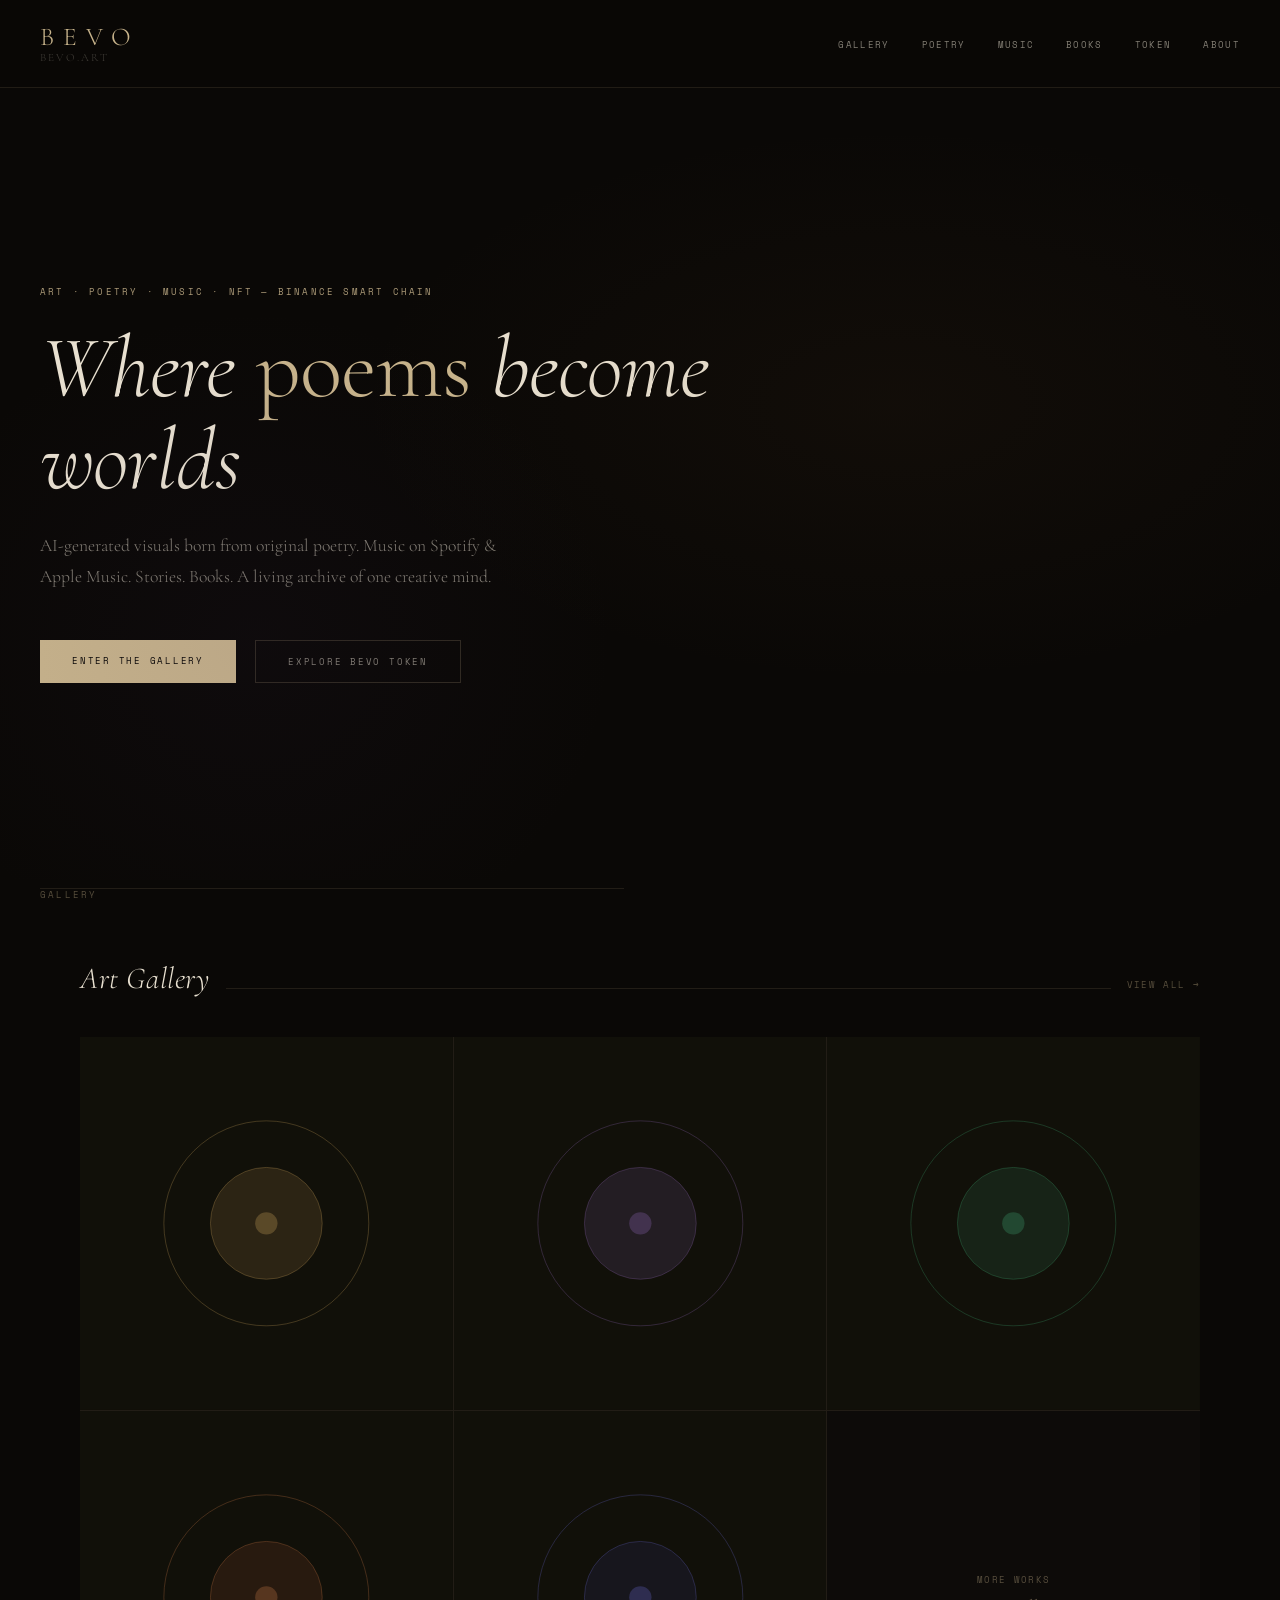
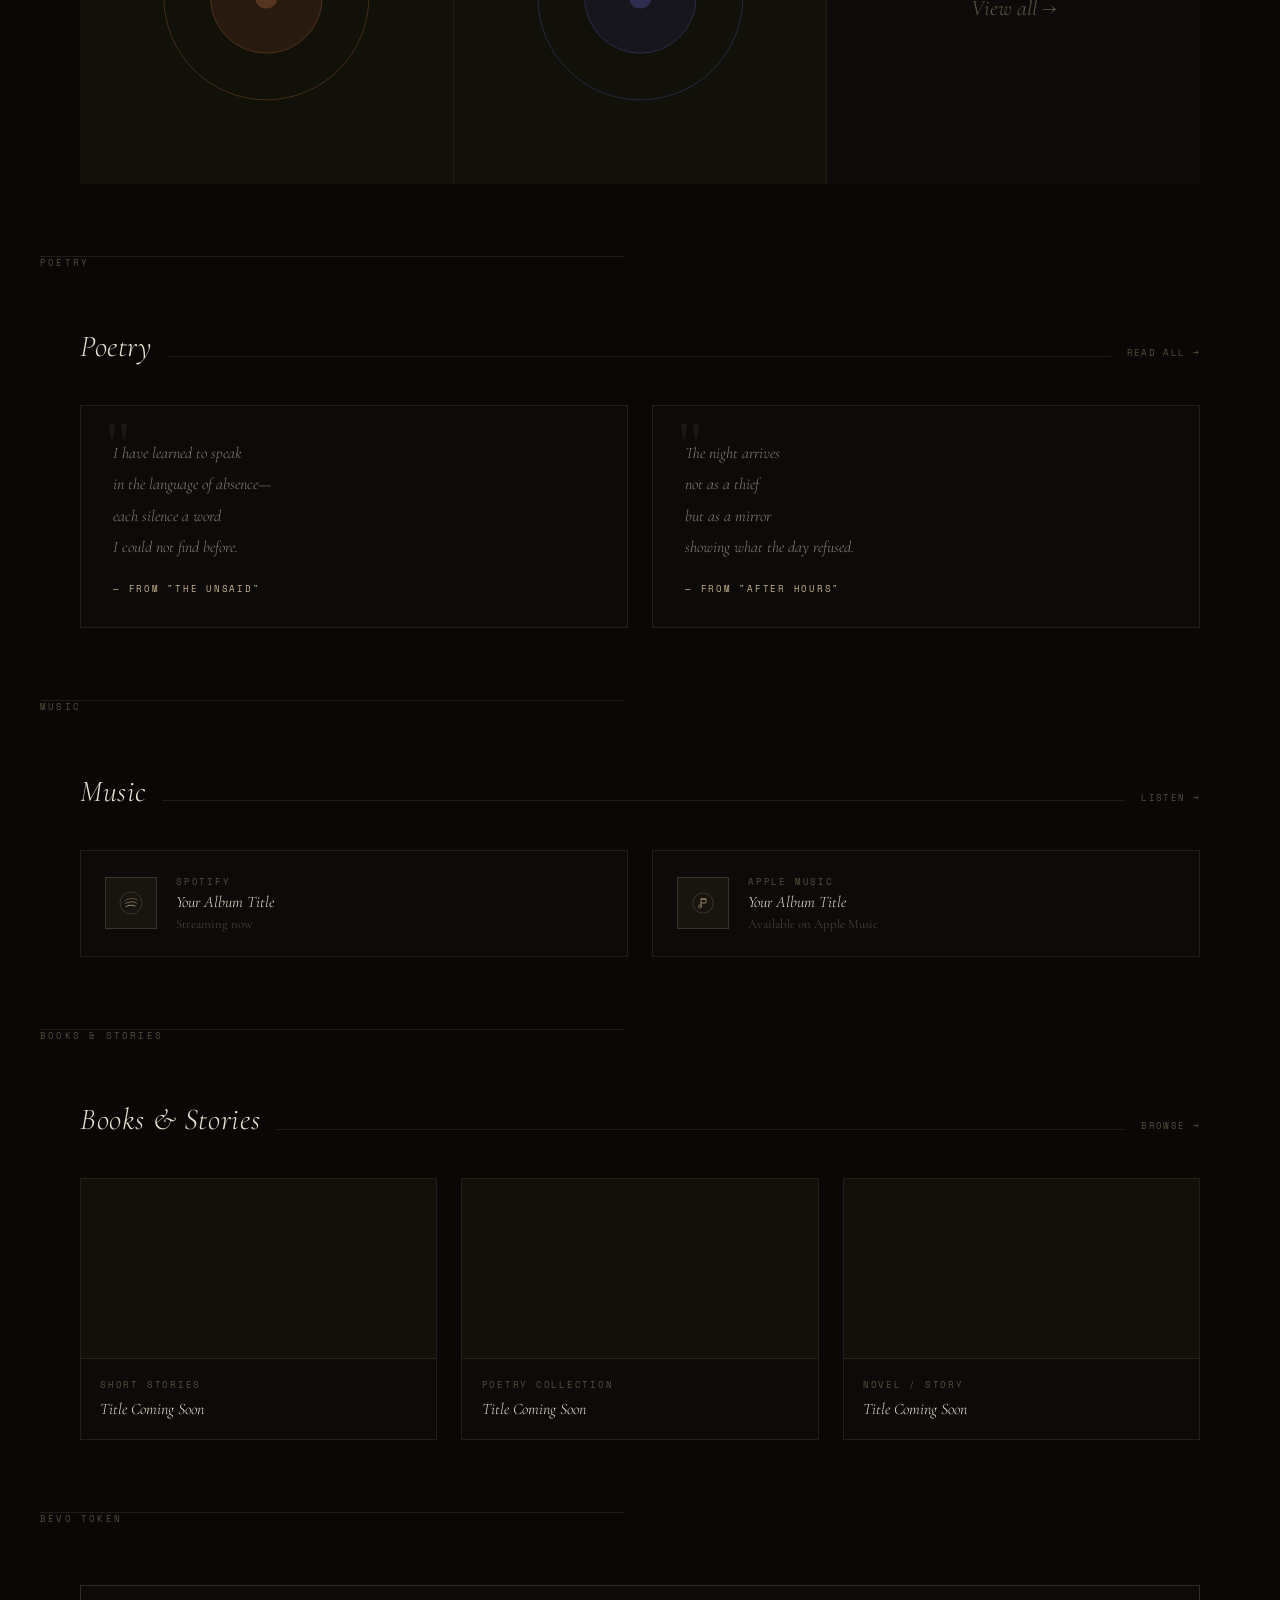
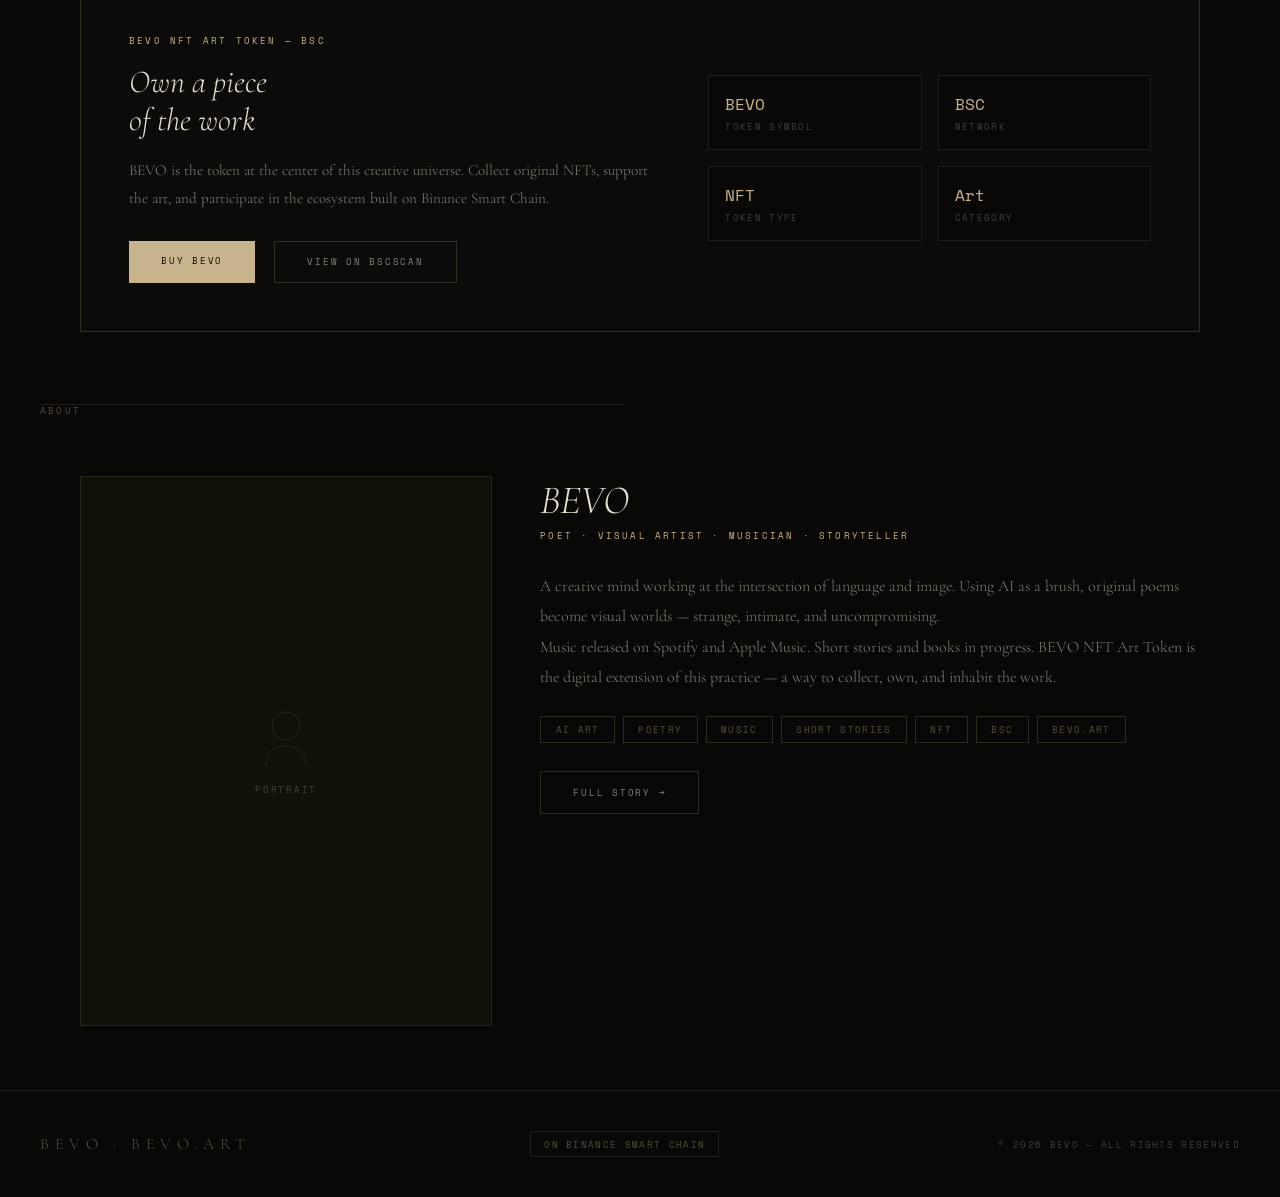
==== index.html @ 4bacdeac "upl" ====
<!DOCTYPE html>
<html lang="en">
<head>
  <meta charset="UTF-8" />
  <meta name="viewport" content="width=device-width, initial-scale=1.0" />
  <meta name="description" content="BEVO — AI art born from poetry. Music, books, stories, and NFTs on Binance Smart Chain." />
  <meta property="og:title" content="BEVO | bevo.art" />
  <meta property="og:description" content="Where poems become worlds." />
  <meta property="og:url" content="https://bevo.art" />
  <title>BEVO | bevo.art</title>

  <link rel="preconnect" href="https://fonts.googleapis.com" />
  <link rel="preconnect" href="https://fonts.gstatic.com" crossorigin />
  <link href="https://fonts.googleapis.com/css2?family=Cormorant+Garamond:ital,wght@0,300;0,400;1,300;1,400&family=Space+Mono:wght@400;700&display=swap" rel="stylesheet" />

  <link rel="stylesheet" href="css/reset.css" />
  <link rel="stylesheet" href="css/tokens.css" />
  <link rel="stylesheet" href="css/layout.css" />
  <link rel="stylesheet" href="css/components.css" />
  <link rel="stylesheet" href="css/sections.css" />
</head>
<body>

  <!-- NAV -->
  <nav class="nav" id="main-nav">
    <a href="index.html" class="nav-logo">
      BEVO
      <span>bevo.art</span>
    </a>
    <button class="nav-hamburger" id="nav-toggle" aria-label="Open menu">&#9776;</button>
    <ul class="nav-links" id="nav-links">
      <li><a href="pages/gallery.html">Gallery</a></li>
      <li><a href="pages/poetry.html">Poetry</a></li>
      <li><a href="pages/music.html">Music</a></li>
      <li><a href="pages/books.html">Books</a></li>
      <li><a href="pages/token.html">Token</a></li>
      <li><a href="pages/about.html">About</a></li>
    </ul>
  </nav>

  <!-- HERO -->
  <section class="hero" id="hero">
    <div class="eyebrow">Art · Poetry · Music · NFT — Binance Smart Chain</div>
    <h1 class="hero-title">
      Where <em>poems</em> become<br>worlds
    </h1>
    <p class="hero-sub">
      AI-generated visuals born from original poetry. Music on Spotify &amp; Apple Music.
      Stories. Books. A living archive of one creative mind.
    </p>
    <div class="hero-actions">
      <a href="pages/gallery.html" class="btn btn-primary">Enter the gallery</a>
      <a href="pages/token.html" class="btn btn-ghost">Explore BEVO token</a>
    </div>
  </section>

  <!-- GALLERY PREVIEW -->
  <div class="section-divider" data-label="Gallery"></div>
  <section class="section" id="gallery-preview">
    <div class="section-header">
      <h2 class="section-title">Art Gallery</h2>
      <div class="section-rule"></div>
      <a href="pages/gallery.html" class="section-link">View all →</a>
    </div>
    <!-- Populated by js/gallery.js -->
    <div class="gallery-grid" id="gallery-preview-grid"></div>
  </section>

  <!-- POETRY PREVIEW -->
  <div class="section-divider" data-label="Poetry"></div>
  <section class="section" id="poetry-preview">
    <div class="section-header">
      <h2 class="section-title">Poetry</h2>
      <div class="section-rule"></div>
      <a href="pages/poetry.html" class="section-link">Read all →</a>
    </div>
    <!-- Populated by js/poetry.js -->
    <div class="poetry-grid" id="poetry-preview-grid"></div>
  </section>

  <!-- MUSIC PREVIEW -->
  <div class="section-divider" data-label="Music"></div>
  <section class="section" id="music-preview">
    <div class="section-header">
      <h2 class="section-title">Music</h2>
      <div class="section-rule"></div>
      <a href="pages/music.html" class="section-link">Listen →</a>
    </div>
    <!-- Populated by js/music.js -->
    <div class="music-cards" id="music-preview-cards"></div>
  </section>

  <!-- BOOKS PREVIEW -->
  <div class="section-divider" data-label="Books &amp; Stories"></div>
  <section class="section" id="books-preview">
    <div class="section-header">
      <h2 class="section-title">Books &amp; Stories</h2>
      <div class="section-rule"></div>
      <a href="pages/books.html" class="section-link">Browse →</a>
    </div>
    <!-- Populated by js/books.js -->
    <div class="books-grid" id="books-preview-grid"></div>
  </section>

  <!-- TOKEN -->
  <div class="section-divider" data-label="BEVO Token"></div>
  <section class="section" id="token-preview">
    <div class="token-block">
      <div class="token-copy">
        <div class="token-label">BEVO NFT Art Token — BSC</div>
        <h2 class="token-headline">Own a piece<br>of the work</h2>
        <p class="token-desc">
          BEVO is the token at the center of this creative universe. Collect original NFTs,
          support the art, and participate in the ecosystem built on Binance Smart Chain.
        </p>
        <div class="hero-actions">
          <a href="pages/token.html" class="btn btn-primary">Buy BEVO</a>
          <a href="#" class="btn btn-ghost" id="bscscan-link" target="_blank" rel="noopener">View on BSCScan</a>
        </div>
      </div>
      <!-- Populated by js/token.js (live stats from BSC) -->
      <div class="token-stats" id="token-stats-grid"></div>
    </div>
  </section>

  <!-- ABOUT PREVIEW -->
  <div class="section-divider" data-label="About"></div>
  <section class="section" id="about-preview">
    <div class="about-block">
      <div class="about-portrait">
        <!-- Replace src with your actual photo -->
        <img src="assets/images/portrait.jpg" alt="BEVO — artist portrait" onerror="this.style.display='none'" />
        <div class="about-portrait-placeholder">
          <svg width="48" height="64" viewBox="0 0 48 64" fill="none" xmlns="http://www.w3.org/2000/svg" aria-hidden="true">
            <circle cx="24" cy="20" r="14" stroke="rgba(200,180,140,0.25)" stroke-width="0.5"/>
            <path d="M4 60 Q4 40 24 40 Q44 40 44 60" stroke="rgba(200,180,140,0.2)" stroke-width="0.5"/>
          </svg>
          <span>Portrait</span>
        </div>
      </div>
      <div class="about-text">
        <h2 class="about-name">BEVO</h2>
        <div class="about-role">Poet · Visual Artist · Musician · Storyteller</div>
        <!-- Edit bio in js/content.js or directly here -->
        <p class="about-bio" id="about-bio-text"></p>
        <div class="about-tags" id="about-tags"></div>
        <a href="pages/about.html" class="btn btn-ghost" style="margin-top:1.8rem;display:inline-block;">Full story →</a>
      </div>
    </div>
  </section>

  <!-- FOOTER -->
  <footer class="footer">
    <div class="footer-logo">BEVO · bevo.art</div>
    <div class="bsc-badge">On Binance Smart Chain</div>
    <div class="footer-copy">© 2026 BEVO — All rights reserved</div>
  </footer>

  <!-- SCRIPTS — order matters -->
  <script src="js/content.js"></script>
  <script src="js/nav.js"></script>
  <script src="js/gallery.js"></script>
  <script src="js/poetry.js"></script>
  <script src="js/music.js"></script>
  <script src="js/books.js"></script>
  <script src="js/token.js"></script>
  <script src="js/main.js"></script>

</body>
</html>
---- css/tokens.css ----
/* ============================================================
   BEVO DESIGN TOKENS
   Edit this file to change the visual identity site-wide.
   ============================================================ */

:root {

  /* --- Palette --- */
  --color-bg:           #0a0806;
  --color-bg-surface:   #0d0b09;
  --color-bg-elevated:  #111009;

  --color-gold:         #c8b48c;
  --color-gold-muted:   rgba(200, 180, 140, 0.4);
  --color-gold-faint:   rgba(200, 180, 140, 0.12);

  --color-text:         #e8e0d0;
  --color-text-muted:   rgba(232, 224, 208, 0.55);
  --color-text-faint:   rgba(232, 224, 208, 0.25);

  --color-border:       rgba(200, 180, 140, 0.12);
  --color-border-mid:   rgba(200, 180, 140, 0.2);
  --color-border-glow:  rgba(200, 180, 140, 0.35);

  /* --- Typography --- */
  --font-display: 'Cormorant Garamond', Georgia, serif;
  --font-mono:    'Space Mono', 'Courier New', monospace;

  /* --- Type scale --- */
  --text-xs:   0.55rem;
  --text-sm:   0.75rem;
  --text-base: 1rem;
  --text-md:   1.1rem;
  --text-lg:   1.5rem;
  --text-xl:   2rem;
  --text-2xl:  2.5rem;
  --text-hero: clamp(3rem, 7vw, 5.5rem);

  /* --- Spacing --- */
  --space-xs:  0.5rem;
  --space-sm:  1rem;
  --space-md:  1.5rem;
  --space-lg:  2.5rem;
  --space-xl:  4rem;

  /* --- Layout --- */
  --max-width: 1200px;
  --section-pad: 4rem 2.5rem;

  /* --- Transitions --- */
  --transition: 0.25s ease;

  /* --- Letter spacing --- */
  --tracking-wide:  0.15em;
  --tracking-wider: 0.25em;
  --tracking-logo:  0.35em;

}
---- css/layout.css ----
/* ============================================================
   LAYOUT
   ============================================================ */

body {
  background: var(--color-bg);
  color: var(--color-text);
  font-family: var(--font-display);
  min-height: 100vh;
  overflow-x: hidden;
}

/* --- Nav --- */
.nav {
  display: flex;
  justify-content: space-between;
  align-items: center;
  padding: 1.5rem var(--space-lg);
  border-bottom: 0.5px solid var(--color-border);
  position: sticky;
  top: 0;
  background: rgba(10, 8, 6, 0.92);
  backdrop-filter: blur(10px);
  -webkit-backdrop-filter: blur(10px);
  z-index: 100;
}

.nav-logo {
  font-family: var(--font-display);
  font-size: 1.6rem;
  font-weight: 300;
  letter-spacing: var(--tracking-logo);
  color: var(--color-gold);
  text-transform: uppercase;
  line-height: 1;
}

.nav-logo span {
  display: block;
  font-size: 0.7rem;
  letter-spacing: 0.2em;
  color: var(--color-text-faint);
  margin-top: 2px;
}

.nav-links {
  display: flex;
  gap: 2rem;
}

.nav-links a {
  font-family: var(--font-mono);
  font-size: var(--text-xs);
  letter-spacing: var(--tracking-wide);
  color: var(--color-text-muted);
  text-transform: uppercase;
  transition: color var(--transition);
}

.nav-links a:hover,
.nav-links a.active {
  color: var(--color-gold);
}

.nav-hamburger {
  display: none;
  color: var(--color-text-muted);
  font-size: 1.4rem;
  padding: 0.25rem;
}

/* --- Hero --- */
.hero {
  min-height: 88vh;
  display: flex;
  flex-direction: column;
  justify-content: center;
  padding: var(--space-xl) var(--space-lg);
  position: relative;
  overflow: hidden;
}

.hero::before {
  content: '';
  position: absolute;
  inset: 0;
  background:
    radial-gradient(ellipse 60% 50% at 70% 40%, rgba(120, 80, 40, 0.07) 0%, transparent 70%),
    radial-gradient(ellipse 40% 60% at 20% 70%, rgba(60, 40, 80, 0.09) 0%, transparent 70%);
  pointer-events: none;
}

/* --- Sections --- */
.section {
  padding: var(--section-pad);
  max-width: var(--max-width);
  margin: 0 auto;
  width: 100%;
}

/* Override max-width for full-bleed sections */
.section.full-bleed {
  max-width: 100%;
  padding-left: var(--space-lg);
  padding-right: var(--space-lg);
}

.section-divider {
  display: flex;
  align-items: center;
  gap: 1rem;
  padding: 0 var(--space-lg);
}

.section-divider::before,
.section-divider::after {
  content: '';
  flex: 1;
  height: 0.5px;
  background: var(--color-border);
}

.section-divider::before {
  content: attr(data-label);
  flex: none;
  font-family: var(--font-mono);
  font-size: var(--text-xs);
  letter-spacing: var(--tracking-wider);
  color: var(--color-gold-muted);
  text-transform: uppercase;
}

/* Re-do the divider as a proper 3-part row */
.section-divider {
  display: grid;
  grid-template-columns: 1fr auto 1fr;
  align-items: center;
  gap: 1rem;
  padding: 0.5rem var(--space-lg);
}

.section-divider::before {
  content: '';
  height: 0.5px;
  background: var(--color-border);
}

.section-divider[data-label]::after {
  content: attr(data-label);
  font-family: var(--font-mono);
  font-size: var(--text-xs);
  letter-spacing: var(--tracking-wider);
  color: var(--color-gold-muted);
  text-transform: uppercase;
  white-space: nowrap;
  order: -1;
}

/* Reset the pseudo after to a line */
.section-divider::after {
  content: '';
  height: 0.5px;
  background: var(--color-border);
}

.section-header {
  display: flex;
  align-items: baseline;
  gap: 1rem;
  margin-bottom: 2.5rem;
}

.section-rule {
  flex: 1;
  height: 0.5px;
  background: var(--color-border);
}

.section-link {
  font-family: var(--font-mono);
  font-size: var(--text-xs);
  letter-spacing: var(--tracking-wide);
  color: var(--color-gold-muted);
  text-transform: uppercase;
  transition: color var(--transition);
  white-space: nowrap;
}

.section-link:hover { color: var(--color-gold); }

/* --- Footer --- */
.footer {
  border-top: 0.5px solid var(--color-border);
  padding: 2.5rem var(--space-lg);
  display: flex;
  justify-content: space-between;
  align-items: center;
  flex-wrap: wrap;
  gap: 1rem;
}

.footer-logo {
  font-family: var(--font-display);
  font-size: var(--text-base);
  letter-spacing: var(--tracking-logo);
  color: var(--color-gold-muted);
  text-transform: uppercase;
  font-weight: 300;
}

.footer-copy {
  font-family: var(--font-mono);
  font-size: var(--text-xs);
  letter-spacing: var(--tracking-wide);
  color: var(--color-text-faint);
  text-transform: uppercase;
}

/* --- Responsive --- */
@media (max-width: 768px) {
  .nav {
    flex-wrap: wrap;
    gap: 0;
    padding: 1.2rem var(--space-sm);
  }

  .nav-hamburger {
    display: block;
  }

  .nav-links {
    display: none;
    flex-direction: column;
    gap: 1.2rem;
    width: 100%;
    padding: 1.2rem 0;
    border-top: 0.5px solid var(--color-border);
    margin-top: 1rem;
  }

  .nav-links.open {
    display: flex;
  }

  .hero {
    padding: 3rem var(--space-sm);
    min-height: 75vh;
  }

  .section {
    padding: 2.5rem var(--space-sm);
  }

  .footer {
    flex-direction: column;
    text-align: center;
    gap: 0.8rem;
  }
}
---- css/components.css ----
/* ============================================================
   COMPONENTS
   Reusable UI pieces used across all pages.
   ============================================================ */

/* --- Buttons --- */
.btn {
  font-family: var(--font-mono);
  font-size: var(--text-xs);
  letter-spacing: 0.2em;
  text-transform: uppercase;
  padding: 0.85rem 2rem;
  display: inline-block;
  transition: opacity var(--transition), border-color var(--transition), color var(--transition);
  cursor: pointer;
}

.btn-primary {
  background: var(--color-gold);
  color: var(--color-bg);
  border: none;
}

.btn-primary:hover { opacity: 0.82; }

.btn-ghost {
  background: transparent;
  color: var(--color-text-muted);
  border: 0.5px solid var(--color-border-mid);
}

.btn-ghost:hover {
  border-color: var(--color-gold);
  color: var(--color-gold);
}

/* --- Eyebrow / label --- */
.eyebrow {
  font-family: var(--font-mono);
  font-size: var(--text-xs);
  letter-spacing: var(--tracking-wider);
  color: var(--color-gold);
  text-transform: uppercase;
  margin-bottom: 1.5rem;
  opacity: 0.85;
}

/* --- Hero type --- */
.hero-title {
  font-size: var(--text-hero);
  font-weight: 300;
  font-style: italic;
  line-height: 1.05;
  color: var(--color-text);
  max-width: 700px;
  margin-bottom: 1.5rem;
  letter-spacing: -0.01em;
}

.hero-title em {
  font-style: normal;
  color: var(--color-gold);
}

.hero-sub {
  font-size: var(--text-md);
  font-weight: 300;
  color: var(--color-text-muted);
  max-width: 480px;
  line-height: 1.75;
  margin-bottom: 3rem;
}

.hero-actions {
  display: flex;
  gap: 1.2rem;
  flex-wrap: wrap;
}

/* --- Section title --- */
.section-title {
  font-size: 1.9rem;
  font-weight: 300;
  font-style: italic;
  color: var(--color-text);
  letter-spacing: 0.02em;
  white-space: nowrap;
}

/* --- BSC Badge --- */
.bsc-badge {
  font-family: var(--font-mono);
  font-size: var(--text-xs);
  letter-spacing: var(--tracking-wide);
  color: var(--color-gold-muted);
  border: 0.5px solid var(--color-border);
  padding: 0.35rem 0.8rem;
  text-transform: uppercase;
}

/* --- Tag pill --- */
.tag {
  font-family: var(--font-mono);
  font-size: var(--text-xs);
  letter-spacing: var(--tracking-wide);
  text-transform: uppercase;
  padding: 0.35rem 0.9rem;
  border: 0.5px solid var(--color-border-mid);
  color: var(--color-gold-muted);
  white-space: nowrap;
}

/* --- Loading state --- */
.loading {
  font-family: var(--font-mono);
  font-size: var(--text-xs);
  letter-spacing: var(--tracking-wide);
  color: var(--color-text-faint);
  text-transform: uppercase;
  padding: 2rem 0;
  text-align: center;
}

/* --- Empty state --- */
.empty-state {
  font-family: var(--font-display);
  font-size: var(--text-base);
  font-style: italic;
  color: var(--color-text-faint);
  padding: 3rem 0;
  text-align: center;
}
---- css/sections.css ----
/* ============================================================
   SECTIONS
   Page-specific section styles.
   ============================================================ */

/* ---- GALLERY ---- */
.gallery-grid {
  display: grid;
  grid-template-columns: repeat(3, 1fr);
  gap: 1px;
  background: var(--color-border);
}

.gallery-item {
  aspect-ratio: 1;
  background: var(--color-bg-elevated);
  position: relative;
  overflow: hidden;
  cursor: pointer;
}

.gallery-item img {
  width: 100%;
  height: 100%;
  object-fit: cover;
  display: block;
  transition: transform 0.4s ease;
}

.gallery-item:hover img {
  transform: scale(1.04);
}

.gallery-caption {
  position: absolute;
  bottom: 0; left: 0; right: 0;
  padding: 1rem;
  background: linear-gradient(transparent, rgba(10, 8, 6, 0.9));
  font-size: 0.82rem;
  font-style: italic;
  color: rgba(232, 224, 208, 0.75);
  transform: translateY(100%);
  transition: transform 0.3s ease;
}

.gallery-item:hover .gallery-caption { transform: translateY(0); }

.gallery-placeholder {
  width: 100%;
  height: 100%;
  display: flex;
  align-items: center;
  justify-content: center;
}

@media (max-width: 768px) {
  .gallery-grid { grid-template-columns: repeat(2, 1fr); }
}

@media (max-width: 480px) {
  .gallery-grid { grid-template-columns: 1fr; }
}

/* ---- POETRY ---- */
.poetry-grid {
  display: grid;
  grid-template-columns: 1fr 1fr;
  gap: 1.5rem;
}

.poem-card {
  border: 0.5px solid var(--color-border);
  padding: 2rem;
  background: var(--color-bg-surface);
  position: relative;
}

.poem-card::before {
  content: '"';
  position: absolute;
  top: 0.4rem;
  left: 1.5rem;
  font-size: 4rem;
  color: rgba(200, 180, 140, 0.08);
  font-family: Georgia, serif;
  line-height: 1;
  pointer-events: none;
}

.poem-text {
  font-size: var(--text-base);
  font-style: italic;
  font-weight: 300;
  line-height: 1.95;
  color: var(--color-text-muted);
  margin-bottom: 1.2rem;
}

.poem-title {
  font-family: var(--font-mono);
  font-size: var(--text-xs);
  letter-spacing: 0.2em;
  color: var(--color-gold);
  text-transform: uppercase;
}

@media (max-width: 768px) {
  .poetry-grid { grid-template-columns: 1fr; }
}

/* ---- MUSIC ---- */
.music-cards {
  display: grid;
  grid-template-columns: 1fr 1fr;
  gap: 1.5rem;
}

.music-card {
  border: 0.5px solid var(--color-border);
  padding: 1.5rem;
  background: var(--color-bg-surface);
  display: flex;
  align-items: center;
  gap: 1.2rem;
  transition: border-color var(--transition);
}

.music-card:hover { border-color: var(--color-border-mid); }

.music-icon {
  width: 52px;
  height: 52px;
  background: rgba(200, 180, 140, 0.06);
  border: 0.5px solid var(--color-border-mid);
  display: flex;
  align-items: center;
  justify-content: center;
  flex-shrink: 0;
}

.music-platform {
  font-family: var(--font-mono);
  font-size: var(--text-xs);
  letter-spacing: 0.2em;
  color: var(--color-gold-muted);
  text-transform: uppercase;
  margin-bottom: 0.3rem;
}

.music-title {
  font-size: var(--text-base);
  font-style: italic;
  color: var(--color-text);
  font-weight: 300;
}

.music-sub {
  font-size: 0.8rem;
  color: var(--color-text-faint);
  margin-top: 0.2rem;
}

.music-embed-wrapper {
  margin-top: 1.5rem;
  border: 0.5px solid var(--color-border);
  background: var(--color-bg-surface);
  padding: 1.5rem;
}

.music-embed-wrapper iframe {
  width: 100%;
  border: none;
  display: block;
}

@media (max-width: 768px) {
  .music-cards { grid-template-columns: 1fr; }
}

/* ---- BOOKS ---- */
.books-grid {
  display: grid;
  grid-template-columns: repeat(3, 1fr);
  gap: 1.5rem;
}

.book-card {
  background: var(--color-bg-surface);
  border: 0.5px solid var(--color-border);
  overflow: hidden;
  transition: border-color var(--transition);
}

.book-card:hover { border-color: var(--color-border-mid); }

.book-cover {
  height: 180px;
  background: var(--color-bg-elevated);
  display: flex;
  align-items: center;
  justify-content: center;
  border-bottom: 0.5px solid var(--color-border);
  overflow: hidden;
}

.book-cover img {
  width: 100%;
  height: 100%;
  object-fit: cover;
}

.book-info { padding: 1.2rem; }

.book-type {
  font-family: var(--font-mono);
  font-size: var(--text-xs);
  letter-spacing: 0.2em;
  color: var(--color-gold-muted);
  text-transform: uppercase;
  margin-bottom: 0.4rem;
}

.book-title {
  font-size: var(--text-base);
  font-style: italic;
  color: var(--color-text);
  font-weight: 300;
  line-height: 1.4;
}

.book-desc {
  font-size: 0.85rem;
  color: var(--color-text-faint);
  line-height: 1.7;
  margin-top: 0.6rem;
  font-weight: 300;
}

@media (max-width: 900px) {
  .books-grid { grid-template-columns: repeat(2, 1fr); }
}

@media (max-width: 480px) {
  .books-grid { grid-template-columns: 1fr; }
}

/* ---- TOKEN ---- */
.token-block {
  display: grid;
  grid-template-columns: 1.2fr 1fr;
  gap: 3rem;
  align-items: center;
  background: var(--color-bg-surface);
  border: 0.5px solid var(--color-border-mid);
  padding: 3rem;
}

.token-label {
  font-family: var(--font-mono);
  font-size: var(--text-xs);
  letter-spacing: var(--tracking-wider);
  color: var(--color-gold);
  text-transform: uppercase;
  margin-bottom: 1rem;
}

.token-headline {
  font-size: var(--text-xl);
  font-weight: 300;
  font-style: italic;
  color: var(--color-text);
  line-height: 1.2;
  margin-bottom: 1rem;
}

.token-desc {
  font-size: 0.95rem;
  color: var(--color-text-muted);
  line-height: 1.85;
  font-weight: 300;
  margin-bottom: 1.8rem;
}

.token-stats {
  display: grid;
  grid-template-columns: 1fr 1fr;
  gap: 1rem;
}

.token-stat {
  border: 0.5px solid var(--color-border);
  padding: 1rem;
  background: var(--color-bg);
}

.token-stat-val {
  font-family: var(--font-mono);
  font-size: var(--text-base);
  color: var(--color-gold);
  margin-bottom: 0.25rem;
}

.token-stat-label {
  font-family: var(--font-mono);
  font-size: var(--text-xs);
  letter-spacing: var(--tracking-wide);
  color: var(--color-text-faint);
  text-transform: uppercase;
}

@media (max-width: 768px) {
  .token-block {
    grid-template-columns: 1fr;
    padding: 2rem;
    gap: 2rem;
  }
}

/* ---- ABOUT ---- */
.about-block {
  display: grid;
  grid-template-columns: 1fr 1.6fr;
  gap: 3rem;
  align-items: start;
}

.about-portrait {
  aspect-ratio: 3 / 4;
  background: var(--color-bg-elevated);
  border: 0.5px solid var(--color-border);
  overflow: hidden;
  position: relative;
}

.about-portrait img {
  width: 100%;
  height: 100%;
  object-fit: cover;
}

.about-portrait-placeholder {
  position: absolute;
  inset: 0;
  display: flex;
  flex-direction: column;
  align-items: center;
  justify-content: center;
  gap: 0.8rem;
}

.about-portrait-placeholder span {
  font-family: var(--font-mono);
  font-size: var(--text-xs);
  letter-spacing: 0.2em;
  color: var(--color-text-faint);
  text-transform: uppercase;
}

.about-name {
  font-size: var(--text-2xl);
  font-weight: 300;
  font-style: italic;
  color: var(--color-text);
  margin-bottom: 0.3rem;
}

.about-role {
  font-family: var(--font-mono);
  font-size: var(--text-xs);
  letter-spacing: var(--tracking-wider);
  color: var(--color-gold);
  text-transform: uppercase;
  margin-bottom: 1.8rem;
}

.about-bio {
  font-size: var(--text-base);
  font-weight: 300;
  line-height: 1.9;
  color: var(--color-text-muted);
  margin-bottom: 1.2rem;
}

.about-tags {
  display: flex;
  flex-wrap: wrap;
  gap: 0.5rem;
  margin-top: 1.5rem;
}

@media (max-width: 768px) {
  .about-block {
    grid-template-columns: 1fr;
    gap: 2rem;
  }

  .about-portrait {
    aspect-ratio: 1;
    max-width: 280px;
  }
}
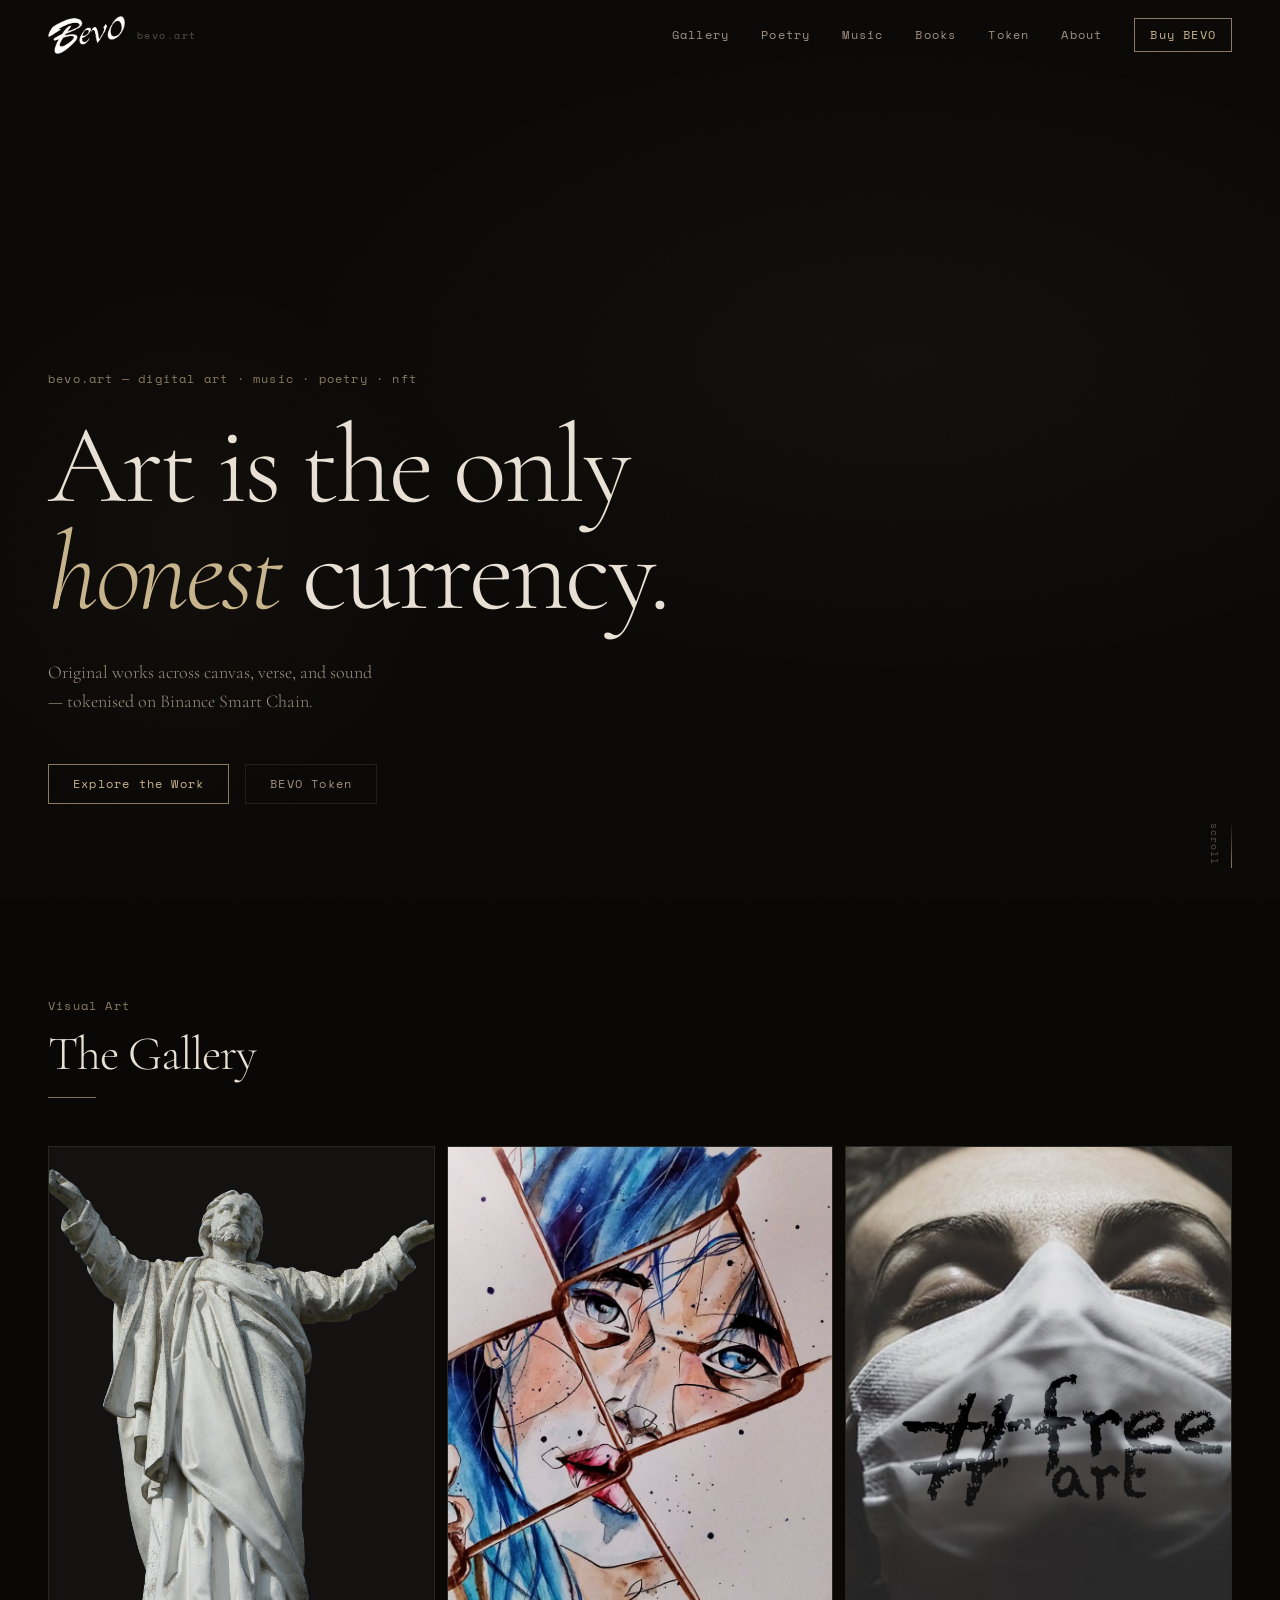
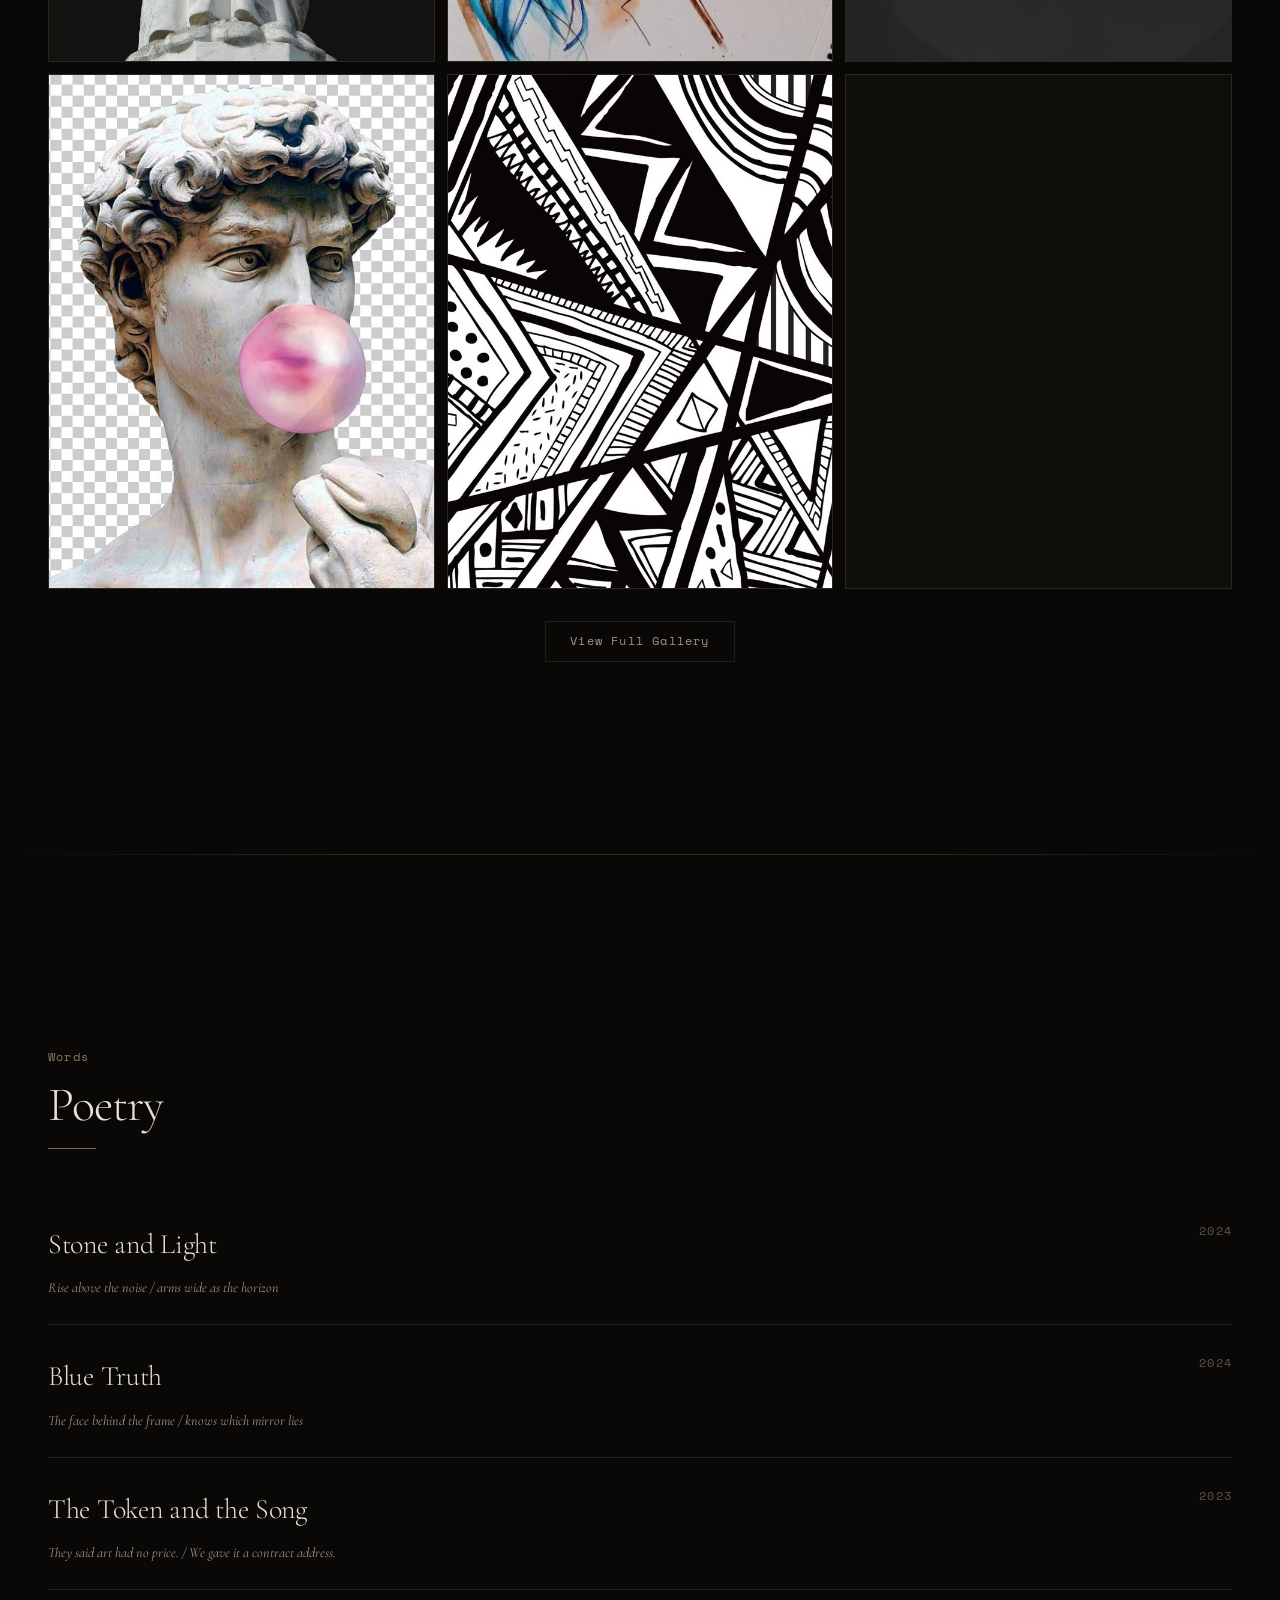
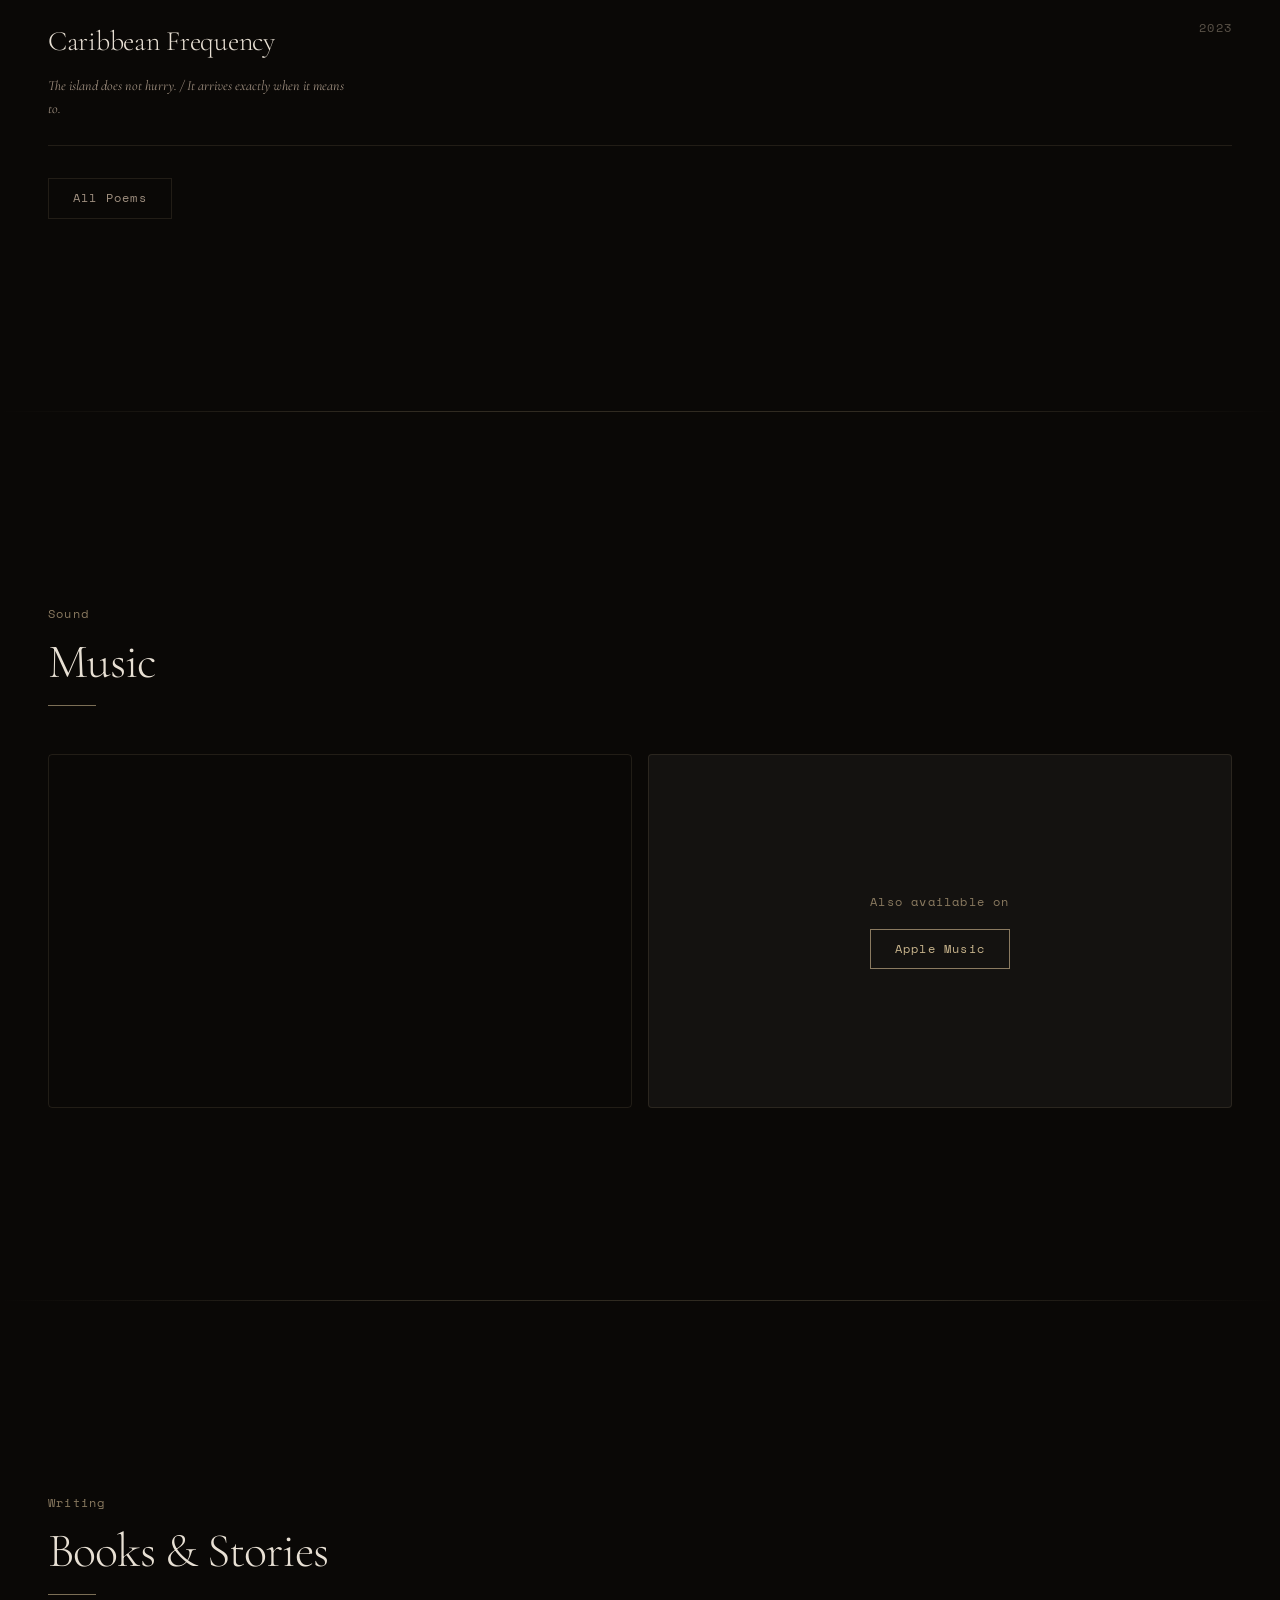
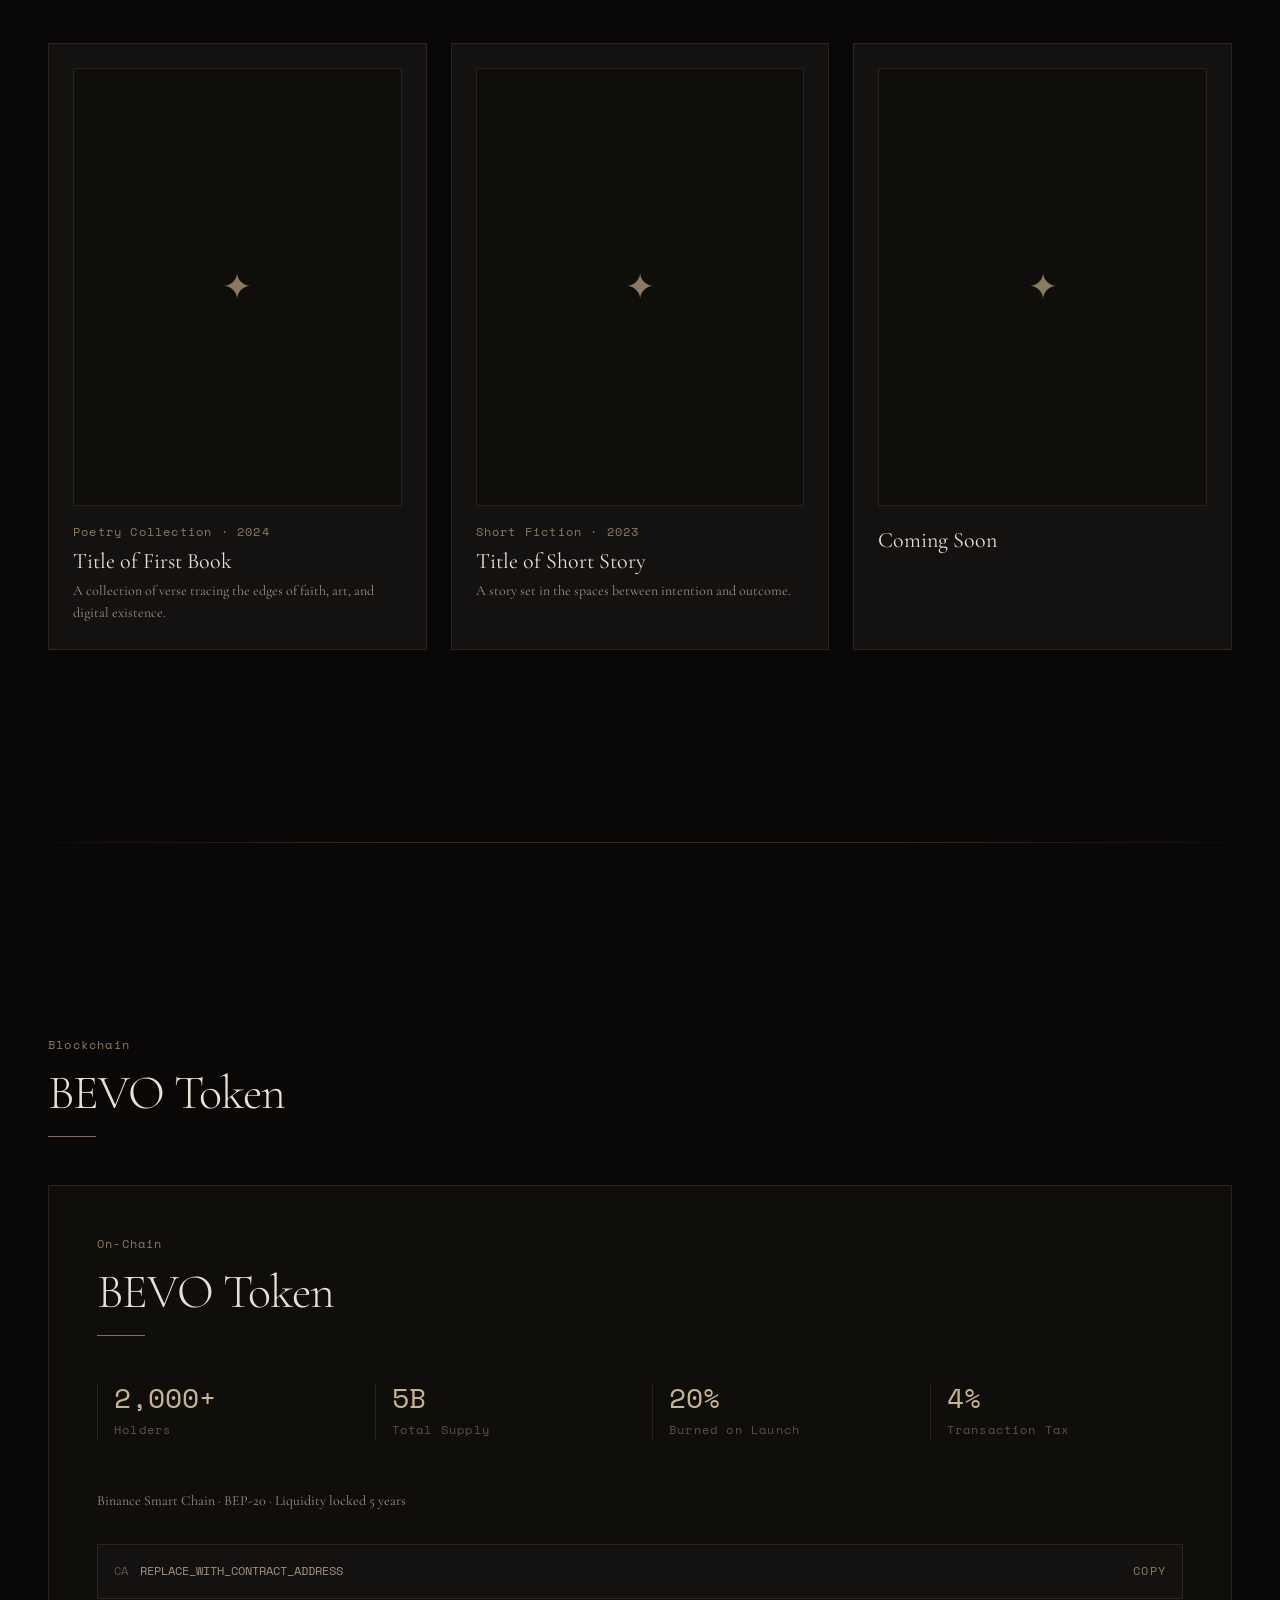
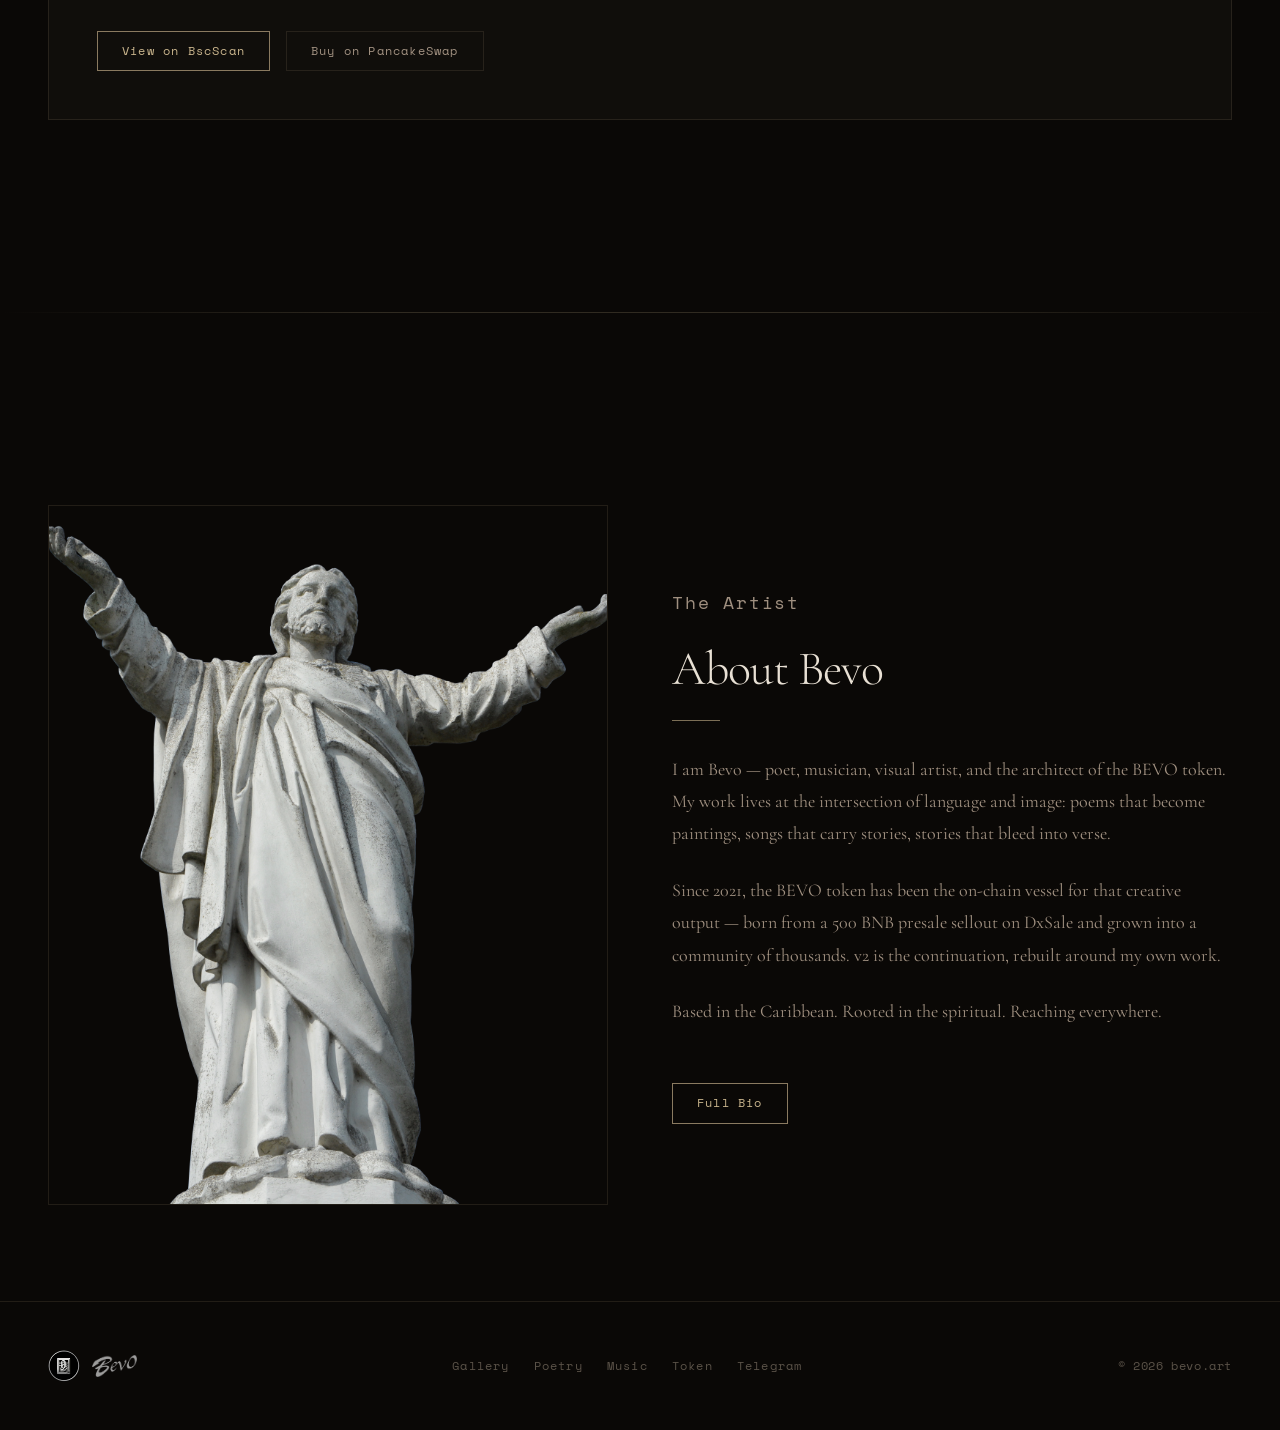
==== commit 2954050c: "redesign fund" ====
--- a/index.html
+++ b/index.html
@@ -1,170 +1,257 @@
 <!DOCTYPE html>
 <html lang="en">
 <head>
-  <meta charset="UTF-8" />
-  <meta name="viewport" content="width=device-width, initial-scale=1.0" />
-  <meta name="description" content="BEVO — AI art born from poetry. Music, books, stories, and NFTs on Binance Smart Chain." />
-  <meta property="og:title" content="BEVO | bevo.art" />
-  <meta property="og:description" content="Where poems become worlds." />
-  <meta property="og:url" content="https://bevo.art" />
-  <title>BEVO | bevo.art</title>
-
-  <link rel="preconnect" href="https://fonts.googleapis.com" />
-  <link rel="preconnect" href="https://fonts.gstatic.com" crossorigin />
-  <link href="https://fonts.googleapis.com/css2?family=Cormorant+Garamond:ital,wght@0,300;0,400;1,300;1,400&family=Space+Mono:wght@400;700&display=swap" rel="stylesheet" />
-
-  <link rel="stylesheet" href="css/reset.css" />
-  <link rel="stylesheet" href="css/tokens.css" />
-  <link rel="stylesheet" href="css/layout.css" />
-  <link rel="stylesheet" href="css/components.css" />
-  <link rel="stylesheet" href="css/sections.css" />
+  <meta charset="UTF-8">
+  <meta name="viewport" content="width=device-width, initial-scale=1.0">
+  <title>BEVO — Art. Music. Poetry. Token.</title>
+  <meta name="description" content="Original art, music, poetry and digital NFTs by Bevo. BEVO token on Binance Smart Chain.">
+  <meta property="og:title" content="BEVO — Art. Music. Poetry. Token.">
+  <meta property="og:description" content="Original art, music, poetry and digital NFTs by Bevo.">
+  <meta property="og:image" content="images/bevo-logo.png">
+  <meta name="theme-color" content="#0a0806">
+
+  <link rel="icon" type="image/png" href="images/bevo-logo-silver.png">
+
+  <!-- Fonts -->
+  <link rel="preconnect" href="https://fonts.googleapis.com">
+  <link rel="preconnect" href="https://fonts.gstatic.com" crossorigin>
+  <link href="https://fonts.googleapis.com/css2?family=Cormorant+Garamond:ital,wght@0,300;0,400;1,300;1,400&family=Space+Mono:wght@400;700&display=swap" rel="stylesheet">
+
+  <!-- CSS -->
+  <link rel="stylesheet" href="css/tokens.css">
+  <link rel="stylesheet" href="css/base.css">
+  <link rel="stylesheet" href="css/layout.css">
 </head>
+
 <body>
 
-  <!-- NAV -->
-  <nav class="nav" id="main-nav">
-    <a href="index.html" class="nav-logo">
-      BEVO
-      <span>bevo.art</span>
-    </a>
-    <button class="nav-hamburger" id="nav-toggle" aria-label="Open menu">&#9776;</button>
-    <ul class="nav-links" id="nav-links">
-      <li><a href="pages/gallery.html">Gallery</a></li>
-      <li><a href="pages/poetry.html">Poetry</a></li>
-      <li><a href="pages/music.html">Music</a></li>
-      <li><a href="pages/books.html">Books</a></li>
-      <li><a href="pages/token.html">Token</a></li>
-      <li><a href="pages/about.html">About</a></li>
-    </ul>
-  </nav>
-
-  <!-- HERO -->
-  <section class="hero" id="hero">
-    <div class="eyebrow">Art · Poetry · Music · NFT — Binance Smart Chain</div>
-    <h1 class="hero-title">
-      Where <em>poems</em> become<br>worlds
-    </h1>
-    <p class="hero-sub">
-      AI-generated visuals born from original poetry. Music on Spotify &amp; Apple Music.
-      Stories. Books. A living archive of one creative mind.
-    </p>
-    <div class="hero-actions">
-      <a href="pages/gallery.html" class="btn btn-primary">Enter the gallery</a>
-      <a href="pages/token.html" class="btn btn-ghost">Explore BEVO token</a>
+  <!-- ─── Navigation ──────────────────────────────────────────────────────── -->
+  <header id="nav" class="nav">
+    <div class="container nav-inner">
+
+      <a href="/" class="nav-logo" aria-label="BEVO home">
+        <img
+          class="nav-logo-wordmark"
+          src="images/bevo-wordmark.png"
+          alt="BevO"
+          height="38"
+        >
+        <span class="nav-logo-domain">bevo.art</span>
+      </a>
+
+      <nav id="nav-links" class="nav-links" aria-label="Main navigation">
+        <a href="#gallery"  class="nav-link">Gallery</a>
+        <a href="#poetry"   class="nav-link">Poetry</a>
+        <a href="#music"    class="nav-link">Music</a>
+        <a href="#books"    class="nav-link">Books</a>
+        <a href="#token"    class="nav-link">Token</a>
+        <a href="#about"    class="nav-link">About</a>
+        <a href="#token"    class="nav-cta">Buy BEVO</a>
+      </nav>
+
+      <button id="nav-toggle" class="nav-toggle" aria-label="Open menu" aria-expanded="false" aria-controls="nav-links">
+        <span></span><span></span><span></span>
+      </button>
+
     </div>
-  </section>
-
-  <!-- GALLERY PREVIEW -->
-  <div class="section-divider" data-label="Gallery"></div>
-  <section class="section" id="gallery-preview">
-    <div class="section-header">
-      <h2 class="section-title">Art Gallery</h2>
-      <div class="section-rule"></div>
-      <a href="pages/gallery.html" class="section-link">View all →</a>
-    </div>
-    <!-- Populated by js/gallery.js -->
-    <div class="gallery-grid" id="gallery-preview-grid"></div>
-  </section>
-
-  <!-- POETRY PREVIEW -->
-  <div class="section-divider" data-label="Poetry"></div>
-  <section class="section" id="poetry-preview">
-    <div class="section-header">
-      <h2 class="section-title">Poetry</h2>
-      <div class="section-rule"></div>
-      <a href="pages/poetry.html" class="section-link">Read all →</a>
-    </div>
-    <!-- Populated by js/poetry.js -->
-    <div class="poetry-grid" id="poetry-preview-grid"></div>
-  </section>
-
-  <!-- MUSIC PREVIEW -->
-  <div class="section-divider" data-label="Music"></div>
-  <section class="section" id="music-preview">
-    <div class="section-header">
-      <h2 class="section-title">Music</h2>
-      <div class="section-rule"></div>
-      <a href="pages/music.html" class="section-link">Listen →</a>
-    </div>
-    <!-- Populated by js/music.js -->
-    <div class="music-cards" id="music-preview-cards"></div>
-  </section>
-
-  <!-- BOOKS PREVIEW -->
-  <div class="section-divider" data-label="Books &amp; Stories"></div>
-  <section class="section" id="books-preview">
-    <div class="section-header">
-      <h2 class="section-title">Books &amp; Stories</h2>
-      <div class="section-rule"></div>
-      <a href="pages/books.html" class="section-link">Browse →</a>
-    </div>
-    <!-- Populated by js/books.js -->
-    <div class="books-grid" id="books-preview-grid"></div>
-  </section>
-
-  <!-- TOKEN -->
-  <div class="section-divider" data-label="BEVO Token"></div>
-  <section class="section" id="token-preview">
-    <div class="token-block">
-      <div class="token-copy">
-        <div class="token-label">BEVO NFT Art Token — BSC</div>
-        <h2 class="token-headline">Own a piece<br>of the work</h2>
-        <p class="token-desc">
-          BEVO is the token at the center of this creative universe. Collect original NFTs,
-          support the art, and participate in the ecosystem built on Binance Smart Chain.
+  </header>
+
+  <main>
+
+    <!-- ─── Hero ──────────────────────────────────────────────────────────── -->
+    <section class="hero">
+      <div class="hero-bg"></div>
+      <div class="hero-noise"></div>
+
+      <div class="container hero-body">
+        <p class="hero-eyebrow">bevo.art — digital art · music · poetry · nft</p>
+        <h1 class="hero-headline">
+          Art is the only<br>
+          <em>honest</em> currency.
+        </h1>
+        <p class="hero-sub">
+          Original works across canvas, verse, and sound — tokenised on Binance Smart Chain.
         </p>
         <div class="hero-actions">
-          <a href="pages/token.html" class="btn btn-primary">Buy BEVO</a>
-          <a href="#" class="btn btn-ghost" id="bscscan-link" target="_blank" rel="noopener">View on BSCScan</a>
-        </div>
-      </div>
-      <!-- Populated by js/token.js (live stats from BSC) -->
-      <div class="token-stats" id="token-stats-grid"></div>
+          <a href="#gallery" class="btn btn-gold">Explore the Work</a>
+          <a href="#token"   class="btn btn-ghost">BEVO Token</a>
+        </div>
+      </div>
+
+      <div class="hero-scroll" aria-hidden="true">
+        <div class="hero-scroll-line"></div>
+        scroll
+      </div>
+    </section>
+
+    <!-- ─── Gallery ───────────────────────────────────────────────────────── -->
+    <section id="gallery" class="section">
+      <div class="container">
+        <div class="section-header">
+          <p class="section-label">Visual Art</p>
+          <h2 class="section-title">The Gallery</h2>
+          <div class="section-rule"></div>
+        </div>
+        <div id="gallery-grid" class="gallery-grid"></div>
+        <div style="margin-top:var(--space-8);text-align:center;">
+          <a href="pages/gallery.html" class="btn btn-ghost">View Full Gallery</a>
+        </div>
+      </div>
+    </section>
+
+    <hr class="gold-rule">
+
+    <!-- ─── Poetry ────────────────────────────────────────────────────────── -->
+    <section id="poetry" class="section">
+      <div class="container">
+        <div class="section-header">
+          <p class="section-label">Words</p>
+          <h2 class="section-title">Poetry</h2>
+          <div class="section-rule"></div>
+        </div>
+        <div id="poetry-list" class="poetry-list"></div>
+        <div style="margin-top:var(--space-8);">
+          <a href="pages/poetry.html" class="btn btn-ghost">All Poems</a>
+        </div>
+      </div>
+    </section>
+
+    <hr class="gold-rule">
+
+    <!-- ─── Music ─────────────────────────────────────────────────────────── -->
+    <section id="music" class="section">
+      <div class="container">
+        <div class="section-header">
+          <p class="section-label">Sound</p>
+          <h2 class="section-title">Music</h2>
+          <div class="section-rule"></div>
+        </div>
+        <div class="music-embeds">
+          <!-- Replace the src values with your actual Spotify / Apple embed URLs -->
+          <div class="music-embed-wrap">
+            <iframe
+              src="https://open.spotify.com/embed/artist/REPLACE_SPOTIFY_ID?utm_source=generator&theme=0"
+              width="100%"
+              height="352"
+              frameborder="0"
+              allowfullscreen=""
+              allow="autoplay; clipboard-write; encrypted-media; fullscreen; picture-in-picture"
+              loading="lazy"
+              title="BEVO on Spotify"
+            ></iframe>
+          </div>
+          <div class="music-embed-wrap" style="display:flex;align-items:center;justify-content:center;padding:var(--space-8);background:var(--color-bg-card);border:1px solid var(--color-border);">
+            <div style="text-align:center;">
+              <p class="section-label" style="margin-bottom:var(--space-4);">Also available on</p>
+              <a href="https://music.apple.com/artist/REPLACE_APPLE_ID" target="_blank" rel="noopener" class="btn btn-gold">Apple Music</a>
+            </div>
+          </div>
+        </div>
+      </div>
+    </section>
+
+    <hr class="gold-rule">
+
+    <!-- ─── Books ─────────────────────────────────────────────────────────── -->
+    <section id="books" class="section">
+      <div class="container">
+        <div class="section-header">
+          <p class="section-label">Writing</p>
+          <h2 class="section-title">Books &amp; Stories</h2>
+          <div class="section-rule"></div>
+        </div>
+        <div id="books-grid" class="books-grid"></div>
+      </div>
+    </section>
+
+    <hr class="gold-rule">
+
+    <!-- ─── Token ─────────────────────────────────────────────────────────── -->
+    <section id="token" class="section">
+      <div class="container">
+        <div class="section-header">
+          <p class="section-label">Blockchain</p>
+          <h2 class="section-title">BEVO Token</h2>
+          <div class="section-rule"></div>
+        </div>
+        <div id="token-block"></div>
+      </div>
+    </section>
+
+    <hr class="gold-rule">
+
+    <!-- ─── About ─────────────────────────────────────────────────────────── -->
+    <section id="about" class="section">
+      <div class="container">
+        <div class="about-layout">
+          <div class="about-img-wrap">
+            <img src="images/art-figure.png" alt="Bevo" loading="lazy">
+          </div>
+          <div class="about-body">
+            <p class="section-label">The Artist</p>
+            <h2 class="section-title" style="margin-bottom:var(--space-6);">About Bevo</h2>
+            <div class="section-rule" style="margin-bottom:var(--space-8);"></div>
+            <div id="about-text"></div>
+            <a href="pages/about.html" class="btn btn-gold" style="margin-top:var(--space-8);">Full Bio</a>
+          </div>
+        </div>
+      </div>
+    </section>
+
+  </main>
+
+  <!-- ─── Footer ────────────────────────────────────────────────────────── -->
+  <footer class="footer">
+    <div class="container footer-inner">
+      <div class="footer-logo">
+        <img src="images/bevo-logo-silver.png" alt="BEVO" width="32" height="32">
+        <img src="images/bevo-wordmark.png" alt="BevO" height="24" class="footer-wordmark">
+      </div>
+      <nav class="footer-links" aria-label="Footer navigation">
+        <a href="#gallery"  class="footer-link">Gallery</a>
+        <a href="#poetry"   class="footer-link">Poetry</a>
+        <a href="#music"    class="footer-link">Music</a>
+        <a href="#token"    class="footer-link">Token</a>
+        <a href="https://t.me/bevotoken" target="_blank" rel="noopener" class="footer-link">Telegram</a>
+      </nav>
+      <p class="footer-copy" id="footer-year">© 2026 bevo.art</p>
     </div>
-  </section>
-
-  <!-- ABOUT PREVIEW -->
-  <div class="section-divider" data-label="About"></div>
-  <section class="section" id="about-preview">
-    <div class="about-block">
-      <div class="about-portrait">
-        <!-- Replace src with your actual photo -->
-        <img src="assets/images/portrait.jpg" alt="BEVO — artist portrait" onerror="this.style.display='none'" />
-        <div class="about-portrait-placeholder">
-          <svg width="48" height="64" viewBox="0 0 48 64" fill="none" xmlns="http://www.w3.org/2000/svg" aria-hidden="true">
-            <circle cx="24" cy="20" r="14" stroke="rgba(200,180,140,0.25)" stroke-width="0.5"/>
-            <path d="M4 60 Q4 40 24 40 Q44 40 44 60" stroke="rgba(200,180,140,0.2)" stroke-width="0.5"/>
-          </svg>
-          <span>Portrait</span>
-        </div>
-      </div>
-      <div class="about-text">
-        <h2 class="about-name">BEVO</h2>
-        <div class="about-role">Poet · Visual Artist · Musician · Storyteller</div>
-        <!-- Edit bio in js/content.js or directly here -->
-        <p class="about-bio" id="about-bio-text"></p>
-        <div class="about-tags" id="about-tags"></div>
-        <a href="pages/about.html" class="btn btn-ghost" style="margin-top:1.8rem;display:inline-block;">Full story →</a>
-      </div>
-    </div>
-  </section>
-
-  <!-- FOOTER -->
-  <footer class="footer">
-    <div class="footer-logo">BEVO · bevo.art</div>
-    <div class="bsc-badge">On Binance Smart Chain</div>
-    <div class="footer-copy">© 2026 BEVO — All rights reserved</div>
   </footer>
 
-  <!-- SCRIPTS — order matters -->
+  <!-- ─── Scripts ───────────────────────────────────────────────────────── -->
   <script src="js/content.js"></script>
   <script src="js/nav.js"></script>
   <script src="js/gallery.js"></script>
   <script src="js/poetry.js"></script>
-  <script src="js/music.js"></script>
-  <script src="js/books.js"></script>
   <script src="js/token.js"></script>
-  <script src="js/main.js"></script>
+  <script>
+    // Books
+    (function() {
+      const g = document.getElementById('books-grid');
+      if (!g || !window.BEVO) return;
+      g.innerHTML = BEVO.books.map(b => `
+        <article class="card book-card">
+          <div class="book-cover">${b.cover ? `<img src="${b.cover}" alt="${b.title}">` : '✦'}</div>
+          <div>
+            ${b.genre ? `<p class="book-genre">${b.genre} · ${b.year}</p>` : ''}
+            <h3 class="book-title">${b.title}</h3>
+            ${b.desc ? `<p class="book-desc">${b.desc}</p>` : ''}
+            ${b.link && b.link !== '#' ? `<a href="${b.link}" class="btn btn-ghost" style="margin-top:var(--space-4);" target="_blank">Read</a>` : ''}
+          </div>
+        </article>
+      `).join('');
+    })();
+
+    // About text
+    (function() {
+      const el = document.getElementById('about-text');
+      if (!el || !window.BEVO) return;
+      el.innerHTML = BEVO.about.bio.map(p => `<p>${p}</p>`).join('');
+    })();
+
+    // Footer year
+    document.getElementById('footer-year').textContent = `© ${new Date().getFullYear()} bevo.art`;
+  </script>
 
 </body>
 </html>
--- a/css/tokens.css
+++ b/css/tokens.css
@@ -1,58 +1,66 @@
-/* ============================================================
-   BEVO DESIGN TOKENS
-   Edit this file to change the visual identity site-wide.
-   ============================================================ */
+/* ─── BEVO.ART Design Tokens ─────────────────────────────────────────────── */
 
 :root {
+  /* Color */
+  --color-bg:           #0a0806;
+  --color-bg-raised:    #100e0b;
+  --color-bg-card:      #141210;
+  --color-gold:         #c8b48c;
+  --color-gold-dim:     #8a7a60;
+  --color-gold-bright:  #e0cda8;
+  --color-text:         #e8e0d4;
+  --color-text-mid:     #a09080;
+  --color-text-faint:   #5a5248;
+  --color-border:       rgba(200,180,140,0.12);
+  --color-border-mid:   rgba(200,180,140,0.25);
 
-  /* --- Palette --- */
-  --color-bg:           #0a0806;
-  --color-bg-surface:   #0d0b09;
-  --color-bg-elevated:  #111009;
+  /* Typography */
+  --font-display:  'Cormorant Garamond', Georgia, serif;
+  --font-mono:     'Space Mono', 'Courier New', monospace;
+  --font-sans:     'Inter', system-ui, sans-serif;
 
-  --color-gold:         #c8b48c;
-  --color-gold-muted:   rgba(200, 180, 140, 0.4);
-  --color-gold-faint:   rgba(200, 180, 140, 0.12);
+  /* Type scale */
+  --text-xs:   0.75rem;
+  --text-sm:   0.875rem;
+  --text-base: 1rem;
+  --text-lg:   1.125rem;
+  --text-xl:   1.375rem;
+  --text-2xl:  1.75rem;
+  --text-3xl:  2.25rem;
+  --text-4xl:  3rem;
+  --text-5xl:  4rem;
+  --text-hero: clamp(3.5rem, 9vw, 7rem);
 
-  --color-text:         #e8e0d0;
-  --color-text-muted:   rgba(232, 224, 208, 0.55);
-  --color-text-faint:   rgba(232, 224, 208, 0.25);
+  /* Spacing */
+  --space-1:  0.25rem;
+  --space-2:  0.5rem;
+  --space-3:  0.75rem;
+  --space-4:  1rem;
+  --space-6:  1.5rem;
+  --space-8:  2rem;
+  --space-12: 3rem;
+  --space-16: 4rem;
+  --space-24: 6rem;
+  --space-32: 8rem;
 
-  --color-border:       rgba(200, 180, 140, 0.12);
-  --color-border-mid:   rgba(200, 180, 140, 0.2);
-  --color-border-glow:  rgba(200, 180, 140, 0.35);
+  /* Layout */
+  --max-width: 1280px;
+  --gutter:    clamp(1rem, 4vw, 3rem);
 
-  /* --- Typography --- */
-  --font-display: 'Cormorant Garamond', Georgia, serif;
-  --font-mono:    'Space Mono', 'Courier New', monospace;
+  /* Tracking */
+  --tracking-tight:  -0.02em;
+  --tracking-normal: 0.02em;
+  --tracking-wide:   0.1em;
+  --tracking-logo:   0.3em;
 
-  /* --- Type scale --- */
-  --text-xs:   0.55rem;
-  --text-sm:   0.75rem;
-  --text-base: 1rem;
-  --text-md:   1.1rem;
-  --text-lg:   1.5rem;
-  --text-xl:   2rem;
-  --text-2xl:  2.5rem;
-  --text-hero: clamp(3rem, 7vw, 5.5rem);
+  /* Transitions */
+  --ease-out: cubic-bezier(0.22, 1, 0.36, 1);
+  --dur-fast: 150ms;
+  --dur-mid:  300ms;
+  --dur-slow: 600ms;
 
-  /* --- Spacing --- */
-  --space-xs:  0.5rem;
-  --space-sm:  1rem;
-  --space-md:  1.5rem;
-  --space-lg:  2.5rem;
-  --space-xl:  4rem;
-
-  /* --- Layout --- */
-  --max-width: 1200px;
-  --section-pad: 4rem 2.5rem;
-
-  /* --- Transitions --- */
-  --transition: 0.25s ease;
-
-  /* --- Letter spacing --- */
-  --tracking-wide:  0.15em;
-  --tracking-wider: 0.25em;
-  --tracking-logo:  0.35em;
-
+  /* Borders */
+  --radius-sm:   4px;
+  --radius-md:   8px;
+  --radius-full: 9999px;
 }
--- a/css/base.css
+++ b/css/base.css
@@ -0,0 +1,180 @@
+/* ─── Base & Reset ────────────────────────────────────────────────────────── */
+
+*, *::before, *::after {
+  box-sizing: border-box;
+  margin: 0;
+  padding: 0;
+}
+
+html {
+  scroll-behavior: smooth;
+  -webkit-font-smoothing: antialiased;
+}
+
+body {
+  background: var(--color-bg);
+  color: var(--color-text);
+  font-family: var(--font-display);
+  font-size: var(--text-base);
+  line-height: 1.7;
+  overflow-x: hidden;
+}
+
+img, video {
+  display: block;
+  max-width: 100%;
+}
+
+a {
+  color: inherit;
+  text-decoration: none;
+}
+
+button {
+  cursor: pointer;
+  border: none;
+  background: none;
+  font: inherit;
+  color: inherit;
+}
+
+ul, ol {
+  list-style: none;
+}
+
+/* ─── Utility ─────────────────────────────────────────────────────────────── */
+
+.container {
+  width: 100%;
+  max-width: var(--max-width);
+  margin-inline: auto;
+  padding-inline: var(--gutter);
+}
+
+.sr-only {
+  position: absolute;
+  width: 1px;
+  height: 1px;
+  padding: 0;
+  margin: -1px;
+  overflow: hidden;
+  clip: rect(0,0,0,0);
+  white-space: nowrap;
+  border: 0;
+}
+
+.gold { color: var(--color-gold); }
+.faint { color: var(--color-text-faint); }
+.mono { font-family: var(--font-mono); }
+
+/* ─── Section layout ─────────────────────────────────────────────────────── */
+
+.section {
+  padding-block: var(--space-24);
+}
+
+.section-header {
+  margin-bottom: var(--space-12);
+}
+
+.section-label {
+  font-family: var(--font-mono);
+  font-size: var(--text-xs);
+  letter-spacing: var(--tracking-wide);
+  color: var(--color-gold-dim);
+  margin-bottom: var(--space-3);
+}
+
+.section-title {
+  font-family: var(--font-display);
+  font-size: var(--text-4xl);
+  font-weight: 300;
+  line-height: 1.1;
+  color: var(--color-text);
+  letter-spacing: var(--tracking-tight);
+}
+
+.section-rule {
+  width: 3rem;
+  height: 1px;
+  background: var(--color-gold);
+  margin-top: var(--space-4);
+  opacity: 0.6;
+}
+
+/* ─── Gold rule divider ───────────────────────────────────────────────────── */
+
+.gold-rule {
+  border: none;
+  height: 1px;
+  background: linear-gradient(90deg, transparent, var(--color-gold) 30%, var(--color-gold) 70%, transparent);
+  opacity: 0.2;
+  margin-block: var(--space-24);
+}
+
+/* ─── Buttons ─────────────────────────────────────────────────────────────── */
+
+.btn {
+  display: inline-flex;
+  align-items: center;
+  gap: var(--space-2);
+  padding: 0.75em 2em;
+  font-family: var(--font-mono);
+  font-size: var(--text-xs);
+  letter-spacing: var(--tracking-wide);
+  border: 1px solid currentColor;
+  transition: color var(--dur-fast) var(--ease-out),
+              background var(--dur-fast) var(--ease-out),
+              border-color var(--dur-fast) var(--ease-out);
+}
+
+.btn-gold {
+  color: var(--color-gold);
+  border-color: var(--color-gold-dim);
+}
+.btn-gold:hover {
+  background: var(--color-gold);
+  color: var(--color-bg);
+  border-color: var(--color-gold);
+}
+
+.btn-ghost {
+  color: var(--color-text-mid);
+  border-color: var(--color-border);
+}
+.btn-ghost:hover {
+  color: var(--color-text);
+  border-color: var(--color-border-mid);
+}
+
+/* ─── Card base ───────────────────────────────────────────────────────────── */
+
+.card {
+  background: var(--color-bg-card);
+  border: 1px solid var(--color-border);
+  overflow: hidden;
+  transition: border-color var(--dur-mid) var(--ease-out);
+}
+.card:hover {
+  border-color: var(--color-border-mid);
+}
+
+/* ─── Scrollbar ───────────────────────────────────────────────────────────── */
+
+::-webkit-scrollbar { width: 4px; }
+::-webkit-scrollbar-track { background: var(--color-bg); }
+::-webkit-scrollbar-thumb { background: var(--color-text-faint); border-radius: 2px; }
+
+/* ─── Focus ───────────────────────────────────────────────────────────────── */
+
+:focus-visible {
+  outline: 1px solid var(--color-gold);
+  outline-offset: 3px;
+}
+
+@media (prefers-reduced-motion: reduce) {
+  *, *::before, *::after {
+    animation-duration: 0.01ms !important;
+    transition-duration: 0.01ms !important;
+  }
+}
--- a/css/layout.css
+++ b/css/layout.css
@@ -1,259 +1,535 @@
-/* ============================================================
-   LAYOUT
-   ============================================================ */
-
-body {
-  background: var(--color-bg);
-  color: var(--color-text);
-  font-family: var(--font-display);
-  min-height: 100vh;
-  overflow-x: hidden;
-}
-
-/* --- Nav --- */
+/* ─── Navigation ─────────────────────────────────────────────────────────── */
+
 .nav {
-  display: flex;
+  position: fixed;
+  top: 0;
+  left: 0;
+  right: 0;
+  z-index: 100;
+  padding-block: var(--space-4);
+  transition: background var(--dur-mid) var(--ease-out),
+              backdrop-filter var(--dur-mid) var(--ease-out);
+}
+
+.nav.scrolled {
+  background: rgba(10, 8, 6, 0.92);
+  backdrop-filter: blur(12px);
+  -webkit-backdrop-filter: blur(12px);
+  border-bottom: 1px solid var(--color-border);
+}
+
+.nav-inner {
+  display: flex;
+  align-items: center;
   justify-content: space-between;
-  align-items: center;
-  padding: 1.5rem var(--space-lg);
-  border-bottom: 0.5px solid var(--color-border);
-  position: sticky;
-  top: 0;
-  background: rgba(10, 8, 6, 0.92);
-  backdrop-filter: blur(10px);
-  -webkit-backdrop-filter: blur(10px);
-  z-index: 100;
-}
-
+  gap: var(--space-8);
+}
+
+/* Logo: BevO script wordmark + domain */
 .nav-logo {
-  font-family: var(--font-display);
-  font-size: 1.6rem;
-  font-weight: 300;
-  letter-spacing: var(--tracking-logo);
+  display: flex;
+  align-items: baseline;
+  gap: var(--space-3);
+  flex-shrink: 0;
+}
+
+/* The black script wordmark — invert it to white on the dark nav */
+.nav-logo-wordmark {
+  height: 38px;
+  width: auto;
+  display: block;
+  filter: invert(1);
+  flex-shrink: 0;
+}
+
+.nav-logo-domain {
+  font-family: var(--font-mono);
+  font-size: 0.6rem;
+  letter-spacing: 0.15em;
+  color: var(--color-text-faint);
+  align-self: center;
+}
+
+/* Nav links */
+.nav-links {
+  display: flex;
+  align-items: center;
+  gap: var(--space-8);
+}
+
+.nav-link {
+  font-family: var(--font-mono);
+  font-size: var(--text-xs);
+  letter-spacing: var(--tracking-wide);
+  color: var(--color-text-mid);
+  transition: color var(--dur-fast) var(--ease-out);
+  position: relative;
+}
+
+.nav-link::after {
+  content: '';
+  position: absolute;
+  bottom: -4px;
+  left: 0;
+  right: 0;
+  height: 1px;
+  background: var(--color-gold);
+  transform: scaleX(0);
+  transition: transform var(--dur-mid) var(--ease-out);
+}
+
+.nav-link:hover { color: var(--color-gold); }
+.nav-link:hover::after { transform: scaleX(1); }
+
+.nav-cta {
+  font-family: var(--font-mono);
+  font-size: var(--text-xs);
+  letter-spacing: var(--tracking-wide);
   color: var(--color-gold);
-  text-transform: uppercase;
-  line-height: 1;
-}
-
-.nav-logo span {
+  border: 1px solid var(--color-gold-dim);
+  padding: 0.5em 1.25em;
+  transition: background var(--dur-fast), color var(--dur-fast);
+}
+.nav-cta:hover {
+  background: var(--color-gold);
+  color: var(--color-bg);
+}
+
+/* Hamburger */
+.nav-toggle {
+  display: none;
+  flex-direction: column;
+  gap: 5px;
+  padding: var(--space-2);
+}
+.nav-toggle span {
   display: block;
-  font-size: 0.7rem;
-  letter-spacing: 0.2em;
-  color: var(--color-text-faint);
-  margin-top: 2px;
-}
-
-.nav-links {
-  display: flex;
-  gap: 2rem;
-}
-
-.nav-links a {
-  font-family: var(--font-mono);
-  font-size: var(--text-xs);
-  letter-spacing: var(--tracking-wide);
-  color: var(--color-text-muted);
-  text-transform: uppercase;
-  transition: color var(--transition);
-}
-
-.nav-links a:hover,
-.nav-links a.active {
-  color: var(--color-gold);
-}
-
-.nav-hamburger {
-  display: none;
-  color: var(--color-text-muted);
-  font-size: 1.4rem;
-  padding: 0.25rem;
-}
-
-/* --- Hero --- */
+  width: 24px;
+  height: 1px;
+  background: var(--color-text-mid);
+  transition: transform var(--dur-mid), opacity var(--dur-mid);
+}
+
+@media (max-width: 768px) {
+  .nav-toggle { display: flex; }
+  .nav-links {
+    display: none;
+    position: absolute;
+    top: 100%;
+    left: 0;
+    right: 0;
+    flex-direction: column;
+    align-items: flex-start;
+    gap: 0;
+    background: rgba(10, 8, 6, 0.98);
+    border-bottom: 1px solid var(--color-border);
+    padding: var(--space-4) var(--gutter);
+  }
+  .nav-links.open { display: flex; }
+  .nav-link {
+    padding-block: var(--space-3);
+    width: 100%;
+    border-bottom: 1px solid var(--color-border);
+  }
+  .nav-cta { margin-top: var(--space-4); }
+}
+
+/* ─── Hero ───────────────────────────────────────────────────────────────── */
+
 .hero {
-  min-height: 88vh;
+  min-height: 100svh;
   display: flex;
   flex-direction: column;
-  justify-content: center;
-  padding: var(--space-xl) var(--space-lg);
+  justify-content: flex-end;
+  padding-bottom: var(--space-24);
   position: relative;
   overflow: hidden;
 }
 
-.hero::before {
-  content: '';
+.hero-bg {
   position: absolute;
   inset: 0;
   background:
-    radial-gradient(ellipse 60% 50% at 70% 40%, rgba(120, 80, 40, 0.07) 0%, transparent 70%),
-    radial-gradient(ellipse 40% 60% at 20% 70%, rgba(60, 40, 80, 0.09) 0%, transparent 70%);
+    radial-gradient(ellipse 80% 60% at 70% 40%, rgba(200,180,140,0.04) 0%, transparent 60%),
+    radial-gradient(ellipse 40% 60% at 15% 60%, rgba(200,180,140,0.03) 0%, transparent 50%);
+}
+
+.hero-noise {
+  position: absolute;
+  inset: 0;
+  opacity: 0.018;
+  background-image: url("data:image/svg+xml,%3Csvg viewBox='0 0 256 256' xmlns='http://www.w3.org/2000/svg'%3E%3Cfilter id='n'%3E%3CfeTurbulence type='fractalNoise' baseFrequency='0.9' numOctaves='4' stitchTiles='stitch'/%3E%3C/filter%3E%3Crect width='100%25' height='100%25' filter='url(%23n)'/%3E%3C/svg%3E");
+  background-size: 256px;
   pointer-events: none;
 }
 
-/* --- Sections --- */
-.section {
-  padding: var(--section-pad);
-  max-width: var(--max-width);
-  margin: 0 auto;
+.hero-body {
+  position: relative;
+  z-index: 1;
+}
+
+.hero-eyebrow {
+  font-family: var(--font-mono);
+  font-size: var(--text-xs);
+  letter-spacing: var(--tracking-wide);
+  color: var(--color-gold-dim);
+  margin-bottom: var(--space-6);
+}
+
+.hero-headline {
+  font-size: var(--text-hero);
+  font-weight: 300;
+  line-height: 0.95;
+  letter-spacing: -0.03em;
+  color: var(--color-text);
+  margin-bottom: var(--space-8);
+}
+
+.hero-headline em {
+  font-style: italic;
+  color: var(--color-gold);
+}
+
+.hero-sub {
+  max-width: 36ch;
+  font-size: var(--text-lg);
+  font-weight: 300;
+  color: var(--color-text-mid);
+  line-height: 1.6;
+  margin-bottom: var(--space-12);
+}
+
+.hero-actions {
+  display: flex;
+  align-items: center;
+  gap: var(--space-4);
+  flex-wrap: wrap;
+}
+
+.hero-scroll {
+  position: absolute;
+  bottom: var(--space-8);
+  right: var(--gutter);
+  display: flex;
+  flex-direction: column;
+  align-items: center;
+  gap: var(--space-2);
+  color: var(--color-text-faint);
+  font-family: var(--font-mono);
+  font-size: 0.6rem;
+  letter-spacing: var(--tracking-wide);
+  writing-mode: vertical-rl;
+}
+
+.hero-scroll-line {
+  width: 1px;
+  height: 48px;
+  background: linear-gradient(to bottom, transparent, var(--color-gold-dim));
+}
+
+/* ─── Gallery Grid ───────────────────────────────────────────────────────── */
+
+.gallery-grid {
+  display: grid;
+  grid-template-columns: repeat(3, 1fr);
+  gap: var(--space-3);
+}
+
+.gallery-item {
+  aspect-ratio: 3/4;
+  overflow: hidden;
+  position: relative;
+  cursor: pointer;
+}
+
+.gallery-item-img {
   width: 100%;
-}
-
-/* Override max-width for full-bleed sections */
-.section.full-bleed {
-  max-width: 100%;
-  padding-left: var(--space-lg);
-  padding-right: var(--space-lg);
-}
-
-.section-divider {
-  display: flex;
-  align-items: center;
-  gap: 1rem;
-  padding: 0 var(--space-lg);
-}
-
-.section-divider::before,
-.section-divider::after {
-  content: '';
-  flex: 1;
-  height: 0.5px;
-  background: var(--color-border);
-}
-
-.section-divider::before {
-  content: attr(data-label);
-  flex: none;
-  font-family: var(--font-mono);
-  font-size: var(--text-xs);
-  letter-spacing: var(--tracking-wider);
-  color: var(--color-gold-muted);
-  text-transform: uppercase;
-}
-
-/* Re-do the divider as a proper 3-part row */
-.section-divider {
-  display: grid;
-  grid-template-columns: 1fr auto 1fr;
-  align-items: center;
-  gap: 1rem;
-  padding: 0.5rem var(--space-lg);
-}
-
-.section-divider::before {
-  content: '';
-  height: 0.5px;
-  background: var(--color-border);
-}
-
-.section-divider[data-label]::after {
-  content: attr(data-label);
-  font-family: var(--font-mono);
-  font-size: var(--text-xs);
-  letter-spacing: var(--tracking-wider);
-  color: var(--color-gold-muted);
-  text-transform: uppercase;
+  height: 100%;
+  object-fit: cover;
+  transition: transform var(--dur-slow) var(--ease-out);
+  background: var(--color-bg-card);
+}
+
+.gallery-item:hover .gallery-item-img { transform: scale(1.04); }
+
+.gallery-item-overlay {
+  position: absolute;
+  inset: 0;
+  background: linear-gradient(to top, rgba(10,8,6,0.9) 0%, transparent 50%);
+  opacity: 0;
+  transition: opacity var(--dur-mid) var(--ease-out);
+  display: flex;
+  align-items: flex-end;
+  padding: var(--space-4);
+}
+
+.gallery-item:hover .gallery-item-overlay { opacity: 1; }
+
+.gallery-item-title {
+  font-size: var(--text-sm);
+  font-weight: 400;
+  color: var(--color-text);
+  letter-spacing: 0.05em;
+}
+
+@media (max-width: 768px) {
+  .gallery-grid { grid-template-columns: repeat(2, 1fr); }
+}
+@media (max-width: 480px) {
+  .gallery-grid { grid-template-columns: 1fr; }
+}
+
+/* ─── Poetry ─────────────────────────────────────────────────────────────── */
+
+.poetry-list {
+  display: grid;
+  gap: var(--space-1);
+}
+
+.poem-item {
+  display: grid;
+  grid-template-columns: 1fr auto;
+  align-items: start;
+  gap: var(--space-8);
+  padding: var(--space-6) 0;
+  border-bottom: 1px solid var(--color-border);
+  transition: border-color var(--dur-mid);
+  cursor: pointer;
+}
+.poem-item:hover { border-color: var(--color-border-mid); }
+
+.poem-title {
+  font-size: var(--text-2xl);
+  font-weight: 300;
+  letter-spacing: -0.01em;
+  color: var(--color-text);
+  transition: color var(--dur-fast);
+}
+.poem-item:hover .poem-title { color: var(--color-gold); }
+
+.poem-excerpt {
+  font-size: var(--text-sm);
+  color: var(--color-text-mid);
+  margin-top: var(--space-2);
+  font-style: italic;
+  max-width: 50ch;
+}
+
+.poem-meta {
+  font-family: var(--font-mono);
+  font-size: var(--text-xs);
+  color: var(--color-text-faint);
+  letter-spacing: var(--tracking-wide);
   white-space: nowrap;
-  order: -1;
-}
-
-/* Reset the pseudo after to a line */
-.section-divider::after {
-  content: '';
-  height: 0.5px;
-  background: var(--color-border);
-}
-
-.section-header {
-  display: flex;
-  align-items: baseline;
-  gap: 1rem;
-  margin-bottom: 2.5rem;
-}
-
-.section-rule {
-  flex: 1;
-  height: 0.5px;
-  background: var(--color-border);
-}
-
-.section-link {
-  font-family: var(--font-mono);
-  font-size: var(--text-xs);
-  letter-spacing: var(--tracking-wide);
-  color: var(--color-gold-muted);
-  text-transform: uppercase;
-  transition: color var(--transition);
-  white-space: nowrap;
-}
-
-.section-link:hover { color: var(--color-gold); }
-
-/* --- Footer --- */
+}
+
+/* ─── Music ──────────────────────────────────────────────────────────────── */
+
+.music-embeds {
+  display: grid;
+  grid-template-columns: repeat(auto-fit, minmax(300px, 1fr));
+  gap: var(--space-4);
+}
+
+.music-embed-wrap {
+  border-radius: var(--radius-sm);
+  overflow: hidden;
+  border: 1px solid var(--color-border);
+}
+
+.music-embed-wrap iframe {
+  display: block;
+  width: 100%;
+}
+
+/* ─── Token ──────────────────────────────────────────────────────────────── */
+
+.token-block {
+  background: var(--color-bg-raised);
+  border: 1px solid var(--color-border);
+  padding: var(--space-12);
+}
+
+.token-stats {
+  display: grid;
+  grid-template-columns: repeat(4, 1fr);
+  gap: var(--space-6);
+  margin-block: var(--space-12);
+}
+
+.token-stat {
+  border-left: 1px solid var(--color-border);
+  padding-left: var(--space-4);
+}
+
+.token-stat-value {
+  font-family: var(--font-mono);
+  font-size: var(--text-2xl);
+  color: var(--color-gold);
+  line-height: 1;
+  margin-bottom: var(--space-2);
+}
+
+.token-stat-label {
+  font-family: var(--font-mono);
+  font-size: var(--text-xs);
+  letter-spacing: var(--tracking-wide);
+  color: var(--color-text-faint);
+}
+
+.token-address {
+  display: flex;
+  align-items: center;
+  gap: var(--space-3);
+  padding: var(--space-4);
+  background: var(--color-bg-card);
+  border: 1px solid var(--color-border);
+  font-family: var(--font-mono);
+  font-size: var(--text-xs);
+  color: var(--color-text-mid);
+  word-break: break-all;
+  margin-top: var(--space-8);
+}
+
+@media (max-width: 768px) {
+  .token-stats { grid-template-columns: repeat(2, 1fr); }
+  .token-block { padding: var(--space-8) var(--space-6); }
+}
+
+/* ─── Books ──────────────────────────────────────────────────────────────── */
+
+.books-grid {
+  display: grid;
+  grid-template-columns: repeat(3, 1fr);
+  gap: var(--space-6);
+}
+
+.book-card {
+  display: flex;
+  flex-direction: column;
+  gap: var(--space-4);
+  padding: var(--space-6);
+}
+
+.book-cover {
+  aspect-ratio: 3/4;
+  background: var(--color-bg-raised);
+  border: 1px solid var(--color-border);
+  display: flex;
+  align-items: center;
+  justify-content: center;
+  font-size: var(--text-3xl);
+  color: var(--color-gold-dim);
+}
+
+.book-title {
+  font-size: var(--text-xl);
+  font-weight: 400;
+  color: var(--color-text);
+}
+
+.book-genre {
+  font-family: var(--font-mono);
+  font-size: var(--text-xs);
+  color: var(--color-gold-dim);
+  letter-spacing: var(--tracking-wide);
+}
+
+.book-desc {
+  font-size: var(--text-sm);
+  color: var(--color-text-mid);
+  line-height: 1.6;
+}
+
+@media (max-width: 768px) { .books-grid { grid-template-columns: 1fr; } }
+
+/* ─── About ──────────────────────────────────────────────────────────────── */
+
+.about-layout {
+  display: grid;
+  grid-template-columns: 1fr 1fr;
+  gap: var(--space-16);
+  align-items: center;
+}
+
+.about-img-wrap {
+  aspect-ratio: 4/5;
+  overflow: hidden;
+  border: 1px solid var(--color-border);
+}
+
+.about-img-wrap img {
+  width: 100%;
+  height: 100%;
+  object-fit: cover;
+  filter: grayscale(20%) contrast(1.05);
+}
+
+.about-body p {
+  font-size: var(--text-lg);
+  color: var(--color-text-mid);
+  line-height: 1.8;
+  margin-bottom: var(--space-6);
+}
+
+@media (max-width: 768px) {
+  .about-layout {
+    grid-template-columns: 1fr;
+    gap: var(--space-8);
+  }
+}
+
+/* ─── Footer ─────────────────────────────────────────────────────────────── */
+
 .footer {
-  border-top: 0.5px solid var(--color-border);
-  padding: 2.5rem var(--space-lg);
-  display: flex;
+  padding-block: var(--space-12);
+  border-top: 1px solid var(--color-border);
+}
+
+.footer-inner {
+  display: flex;
+  align-items: center;
   justify-content: space-between;
-  align-items: center;
+  gap: var(--space-6);
   flex-wrap: wrap;
-  gap: 1rem;
 }
 
 .footer-logo {
-  font-family: var(--font-display);
-  font-size: var(--text-base);
-  letter-spacing: var(--tracking-logo);
-  color: var(--color-gold-muted);
-  text-transform: uppercase;
-  font-weight: 300;
-}
+  display: flex;
+  align-items: center;
+  gap: var(--space-3);
+}
+
+.footer-logo img:first-child {
+  width: 32px;
+  height: 32px;
+  border-radius: 50%;
+  object-fit: cover;
+}
+
+.footer-wordmark {
+  height: 22px;
+  width: auto;
+  filter: invert(1) opacity(0.6);
+}
+
+.footer-links {
+  display: flex;
+  gap: var(--space-6);
+}
+
+.footer-link {
+  font-family: var(--font-mono);
+  font-size: var(--text-xs);
+  letter-spacing: var(--tracking-wide);
+  color: var(--color-text-faint);
+  transition: color var(--dur-fast);
+}
+.footer-link:hover { color: var(--color-gold); }
 
 .footer-copy {
   font-family: var(--font-mono);
   font-size: var(--text-xs);
-  letter-spacing: var(--tracking-wide);
   color: var(--color-text-faint);
-  text-transform: uppercase;
-}
-
-/* --- Responsive --- */
-@media (max-width: 768px) {
-  .nav {
-    flex-wrap: wrap;
-    gap: 0;
-    padding: 1.2rem var(--space-sm);
-  }
-
-  .nav-hamburger {
-    display: block;
-  }
-
-  .nav-links {
-    display: none;
-    flex-direction: column;
-    gap: 1.2rem;
-    width: 100%;
-    padding: 1.2rem 0;
-    border-top: 0.5px solid var(--color-border);
-    margin-top: 1rem;
-  }
-
-  .nav-links.open {
-    display: flex;
-  }
-
-  .hero {
-    padding: 3rem var(--space-sm);
-    min-height: 75vh;
-  }
-
-  .section {
-    padding: 2.5rem var(--space-sm);
-  }
-
-  .footer {
-    flex-direction: column;
-    text-align: center;
-    gap: 0.8rem;
-  }
-}
+  letter-spacing: 0.05em;
+}
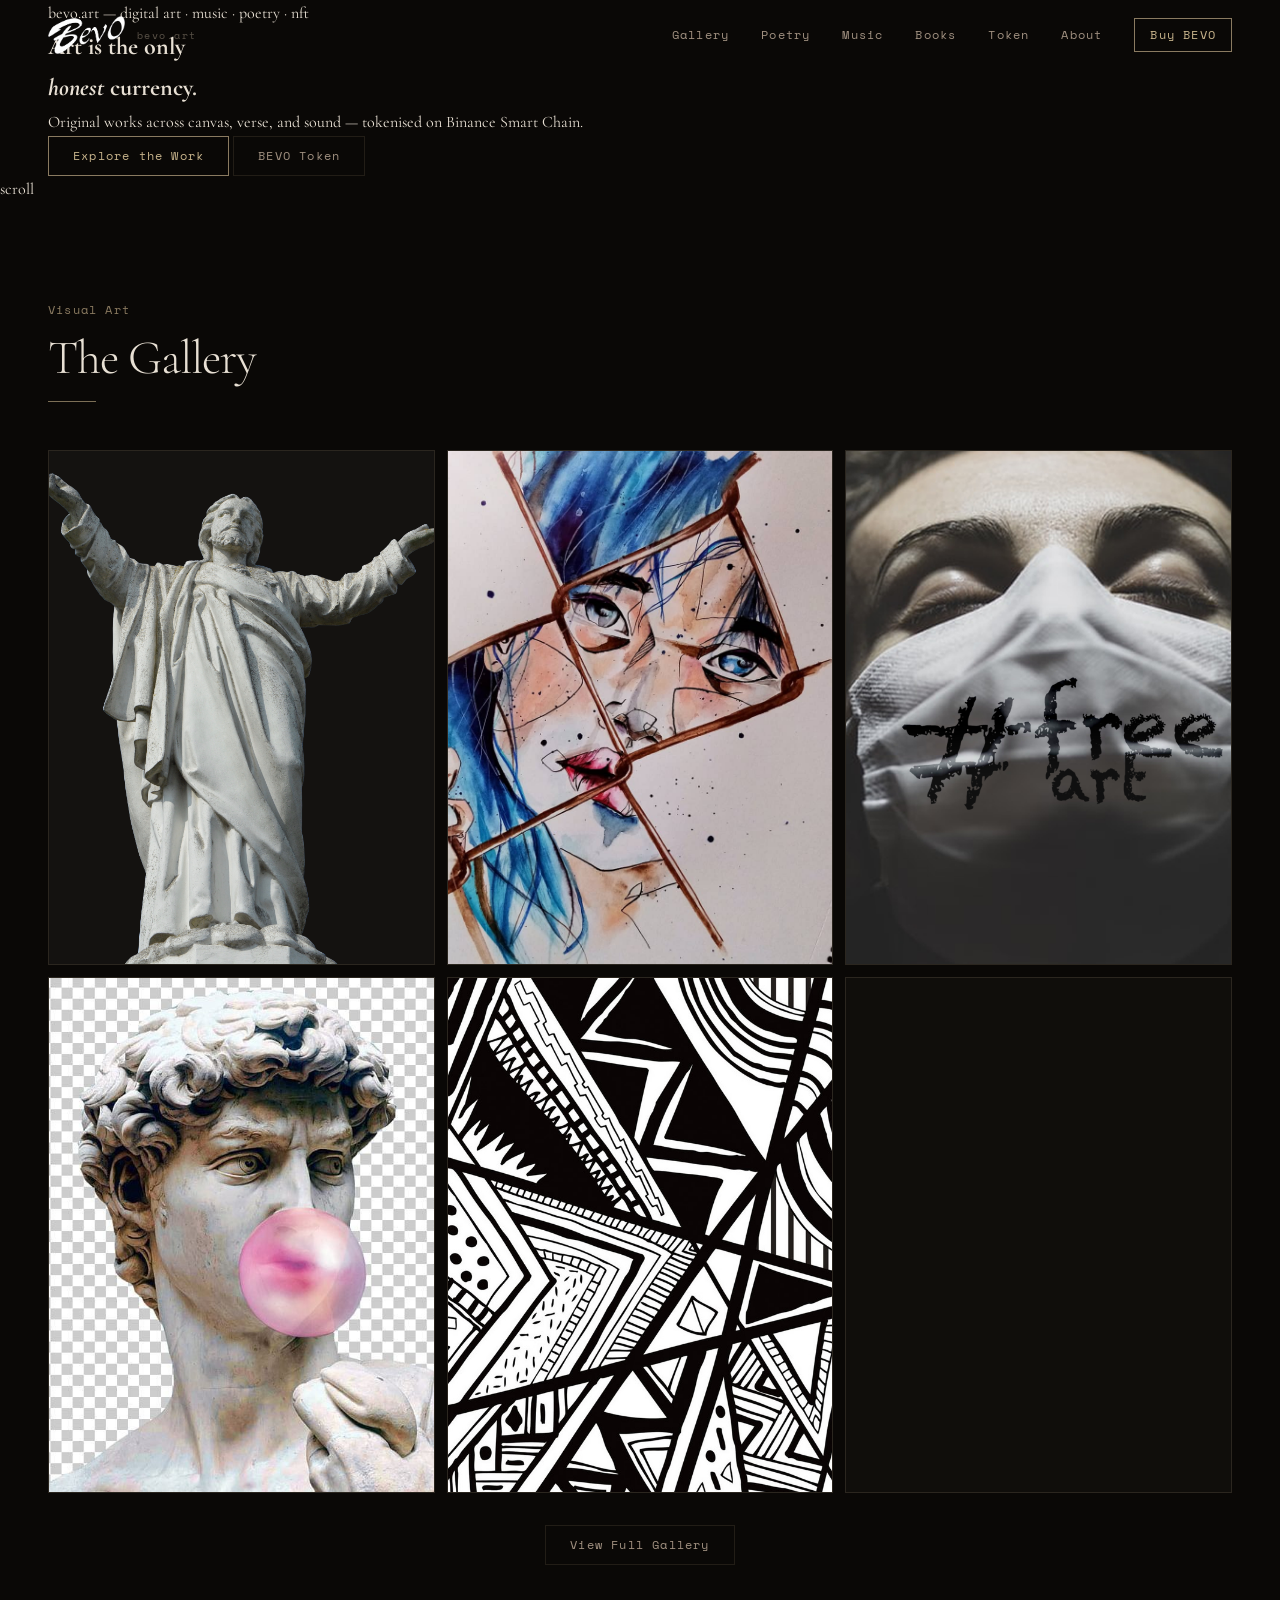
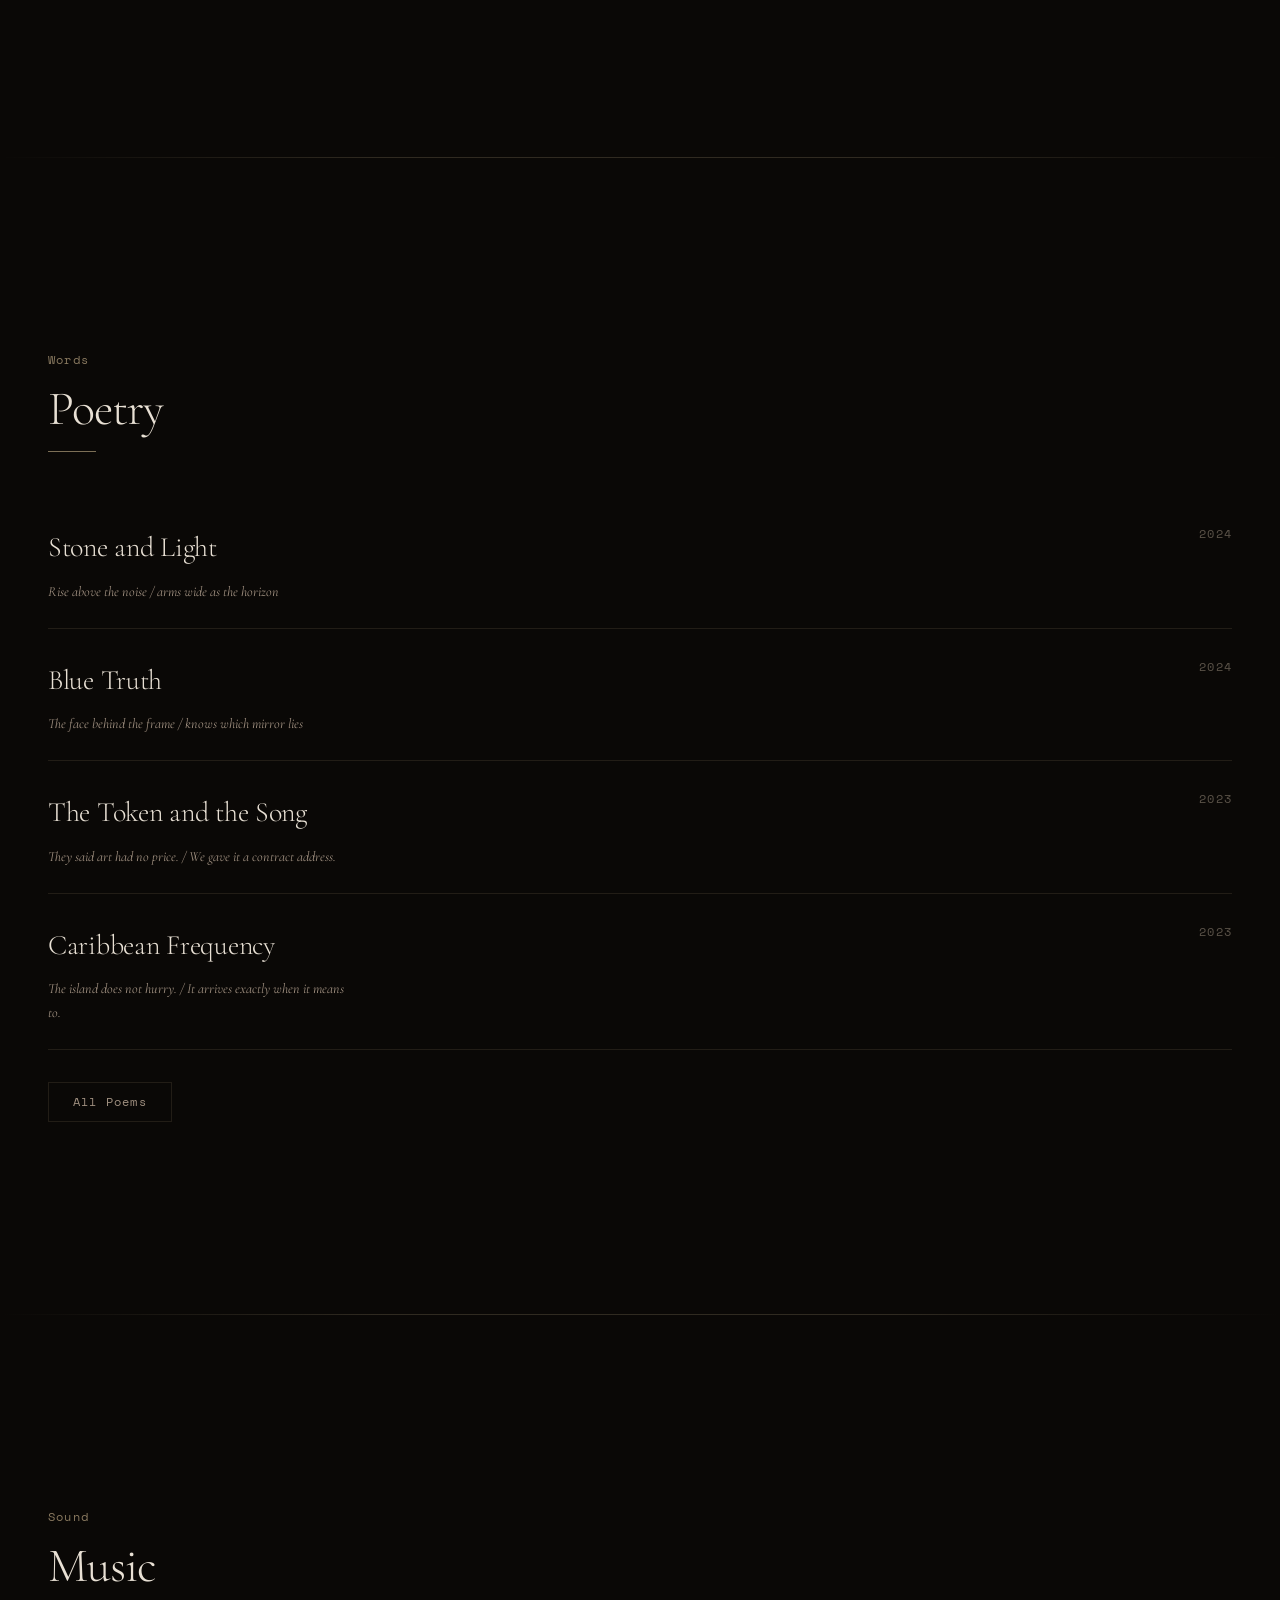
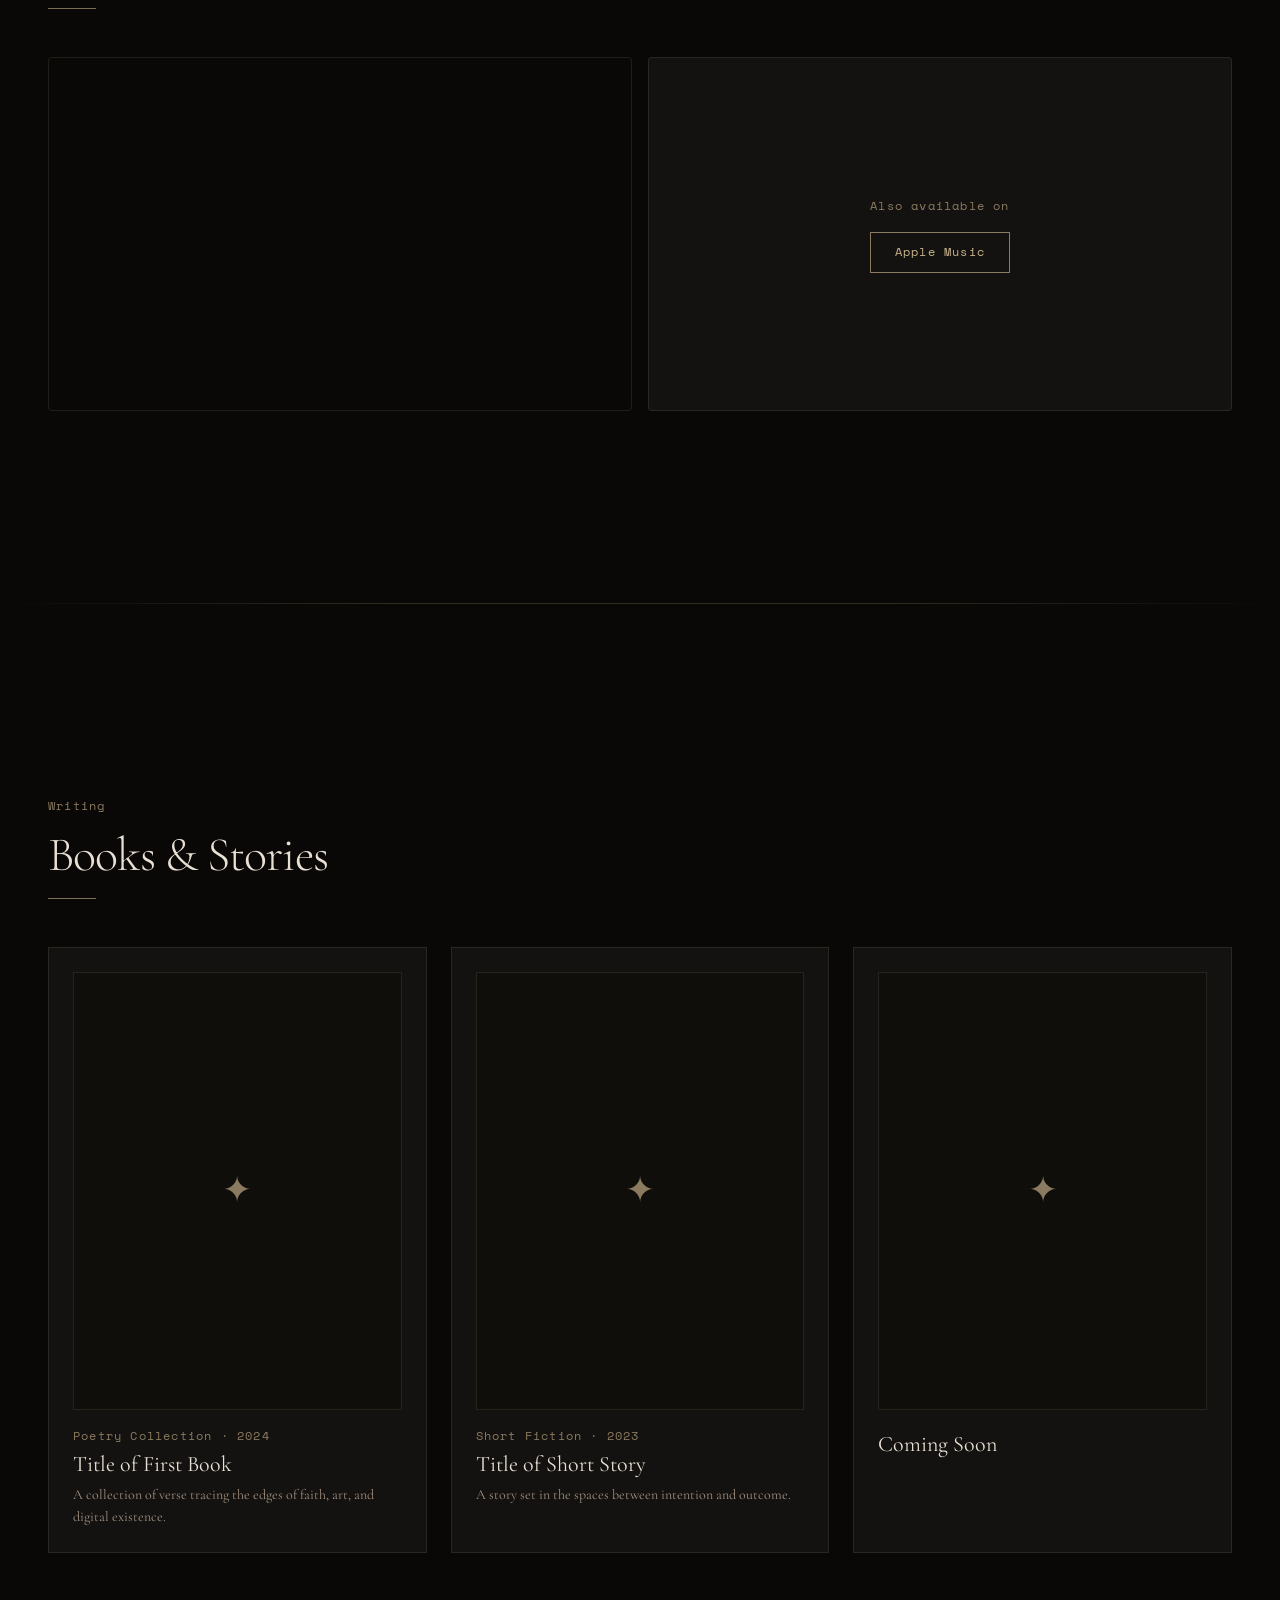
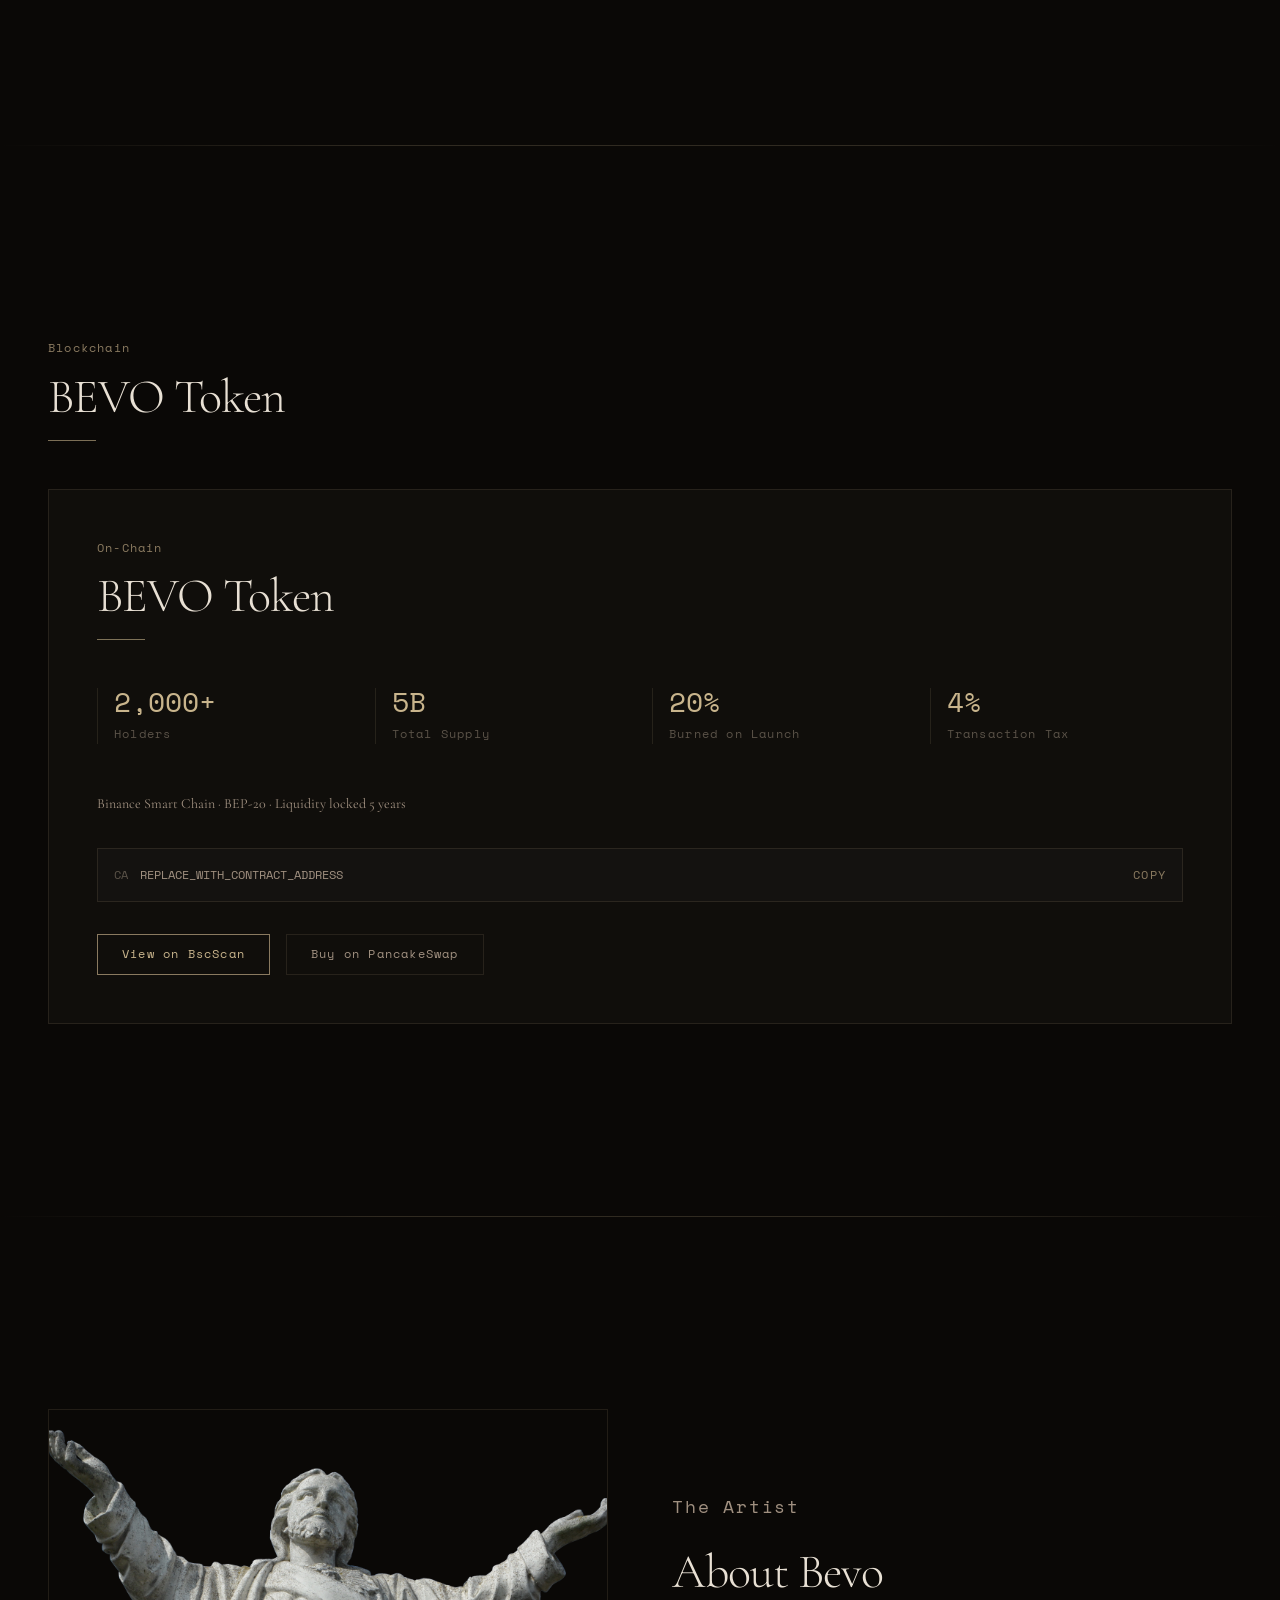
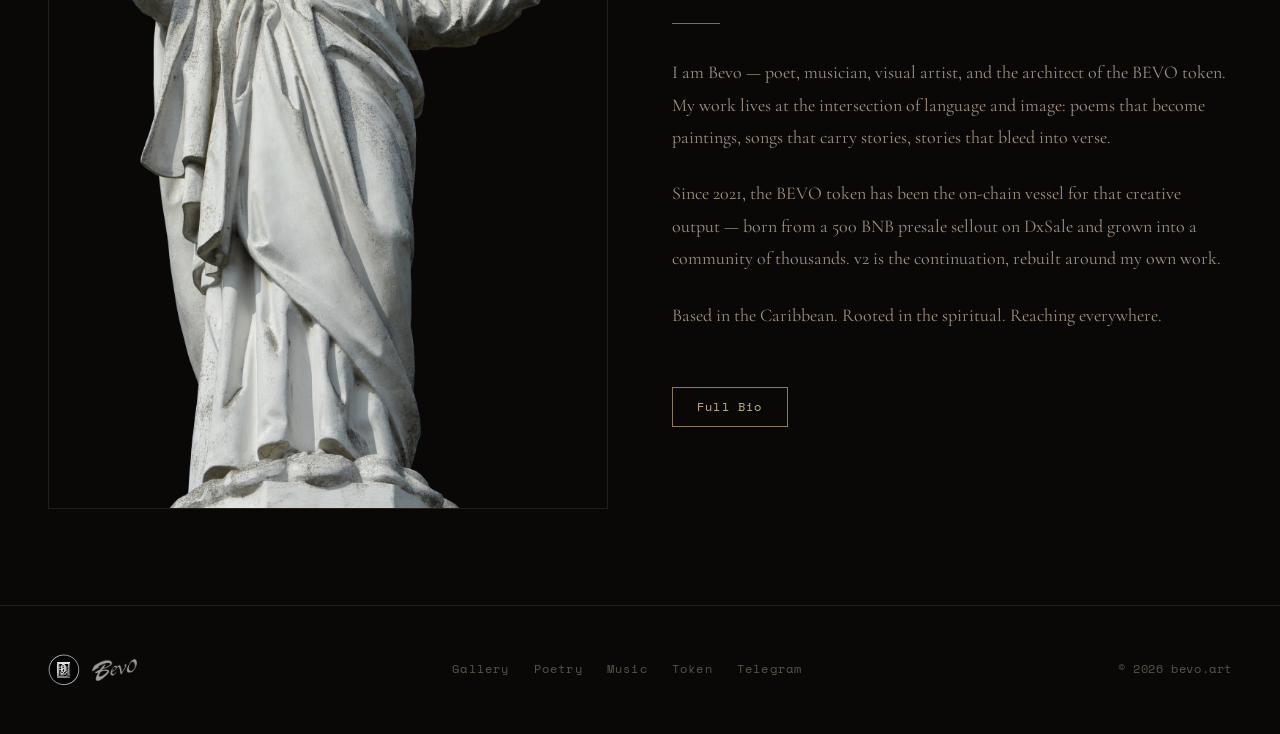
==== commit 62f150b2: "upds" ====
--- a/index.html
+++ b/index.html
@@ -21,6 +21,7 @@
   <link rel="stylesheet" href="css/tokens.css">
   <link rel="stylesheet" href="css/base.css">
   <link rel="stylesheet" href="css/layout.css">
+  <link rel="stylesheet" href="css/hero.css">
 </head>
 
 <body>
@@ -59,8 +60,9 @@
   <main>
 
     <!-- ─── Hero ──────────────────────────────────────────────────────────── -->
-    <section class="hero">
-      <div class="hero-bg"></div>
+    <section class="hero" id="hero">
+      <div class="hero-carousel" id="hero-carousel" aria-hidden="true"></div>
+      <div class="hero-shade"></div>
       <div class="hero-noise"></div>
 
       <div class="container hero-body">
@@ -77,6 +79,8 @@
           <a href="#token"   class="btn btn-ghost">BEVO Token</a>
         </div>
       </div>
+
+      <div class="container hero-controls" id="hero-controls"></div>
 
       <div class="hero-scroll" aria-hidden="true">
         <div class="hero-scroll-line"></div>
@@ -221,6 +225,7 @@
   <!-- ─── Scripts ───────────────────────────────────────────────────────── -->
   <script src="js/content.js"></script>
   <script src="js/nav.js"></script>
+  <script src="js/carousel.js"></script>
   <script src="js/gallery.js"></script>
   <script src="js/poetry.js"></script>
   <script src="js/token.js"></script>
@@ -254,4 +259,4 @@
   </script>
 
 </body>
-</html>
+</html>
--- a/css/layout.css
+++ b/css/layout.css
@@ -134,99 +134,6 @@
   .nav-cta { margin-top: var(--space-4); }
 }
 
-/* ─── Hero ───────────────────────────────────────────────────────────────── */
-
-.hero {
-  min-height: 100svh;
-  display: flex;
-  flex-direction: column;
-  justify-content: flex-end;
-  padding-bottom: var(--space-24);
-  position: relative;
-  overflow: hidden;
-}
-
-.hero-bg {
-  position: absolute;
-  inset: 0;
-  background:
-    radial-gradient(ellipse 80% 60% at 70% 40%, rgba(200,180,140,0.04) 0%, transparent 60%),
-    radial-gradient(ellipse 40% 60% at 15% 60%, rgba(200,180,140,0.03) 0%, transparent 50%);
-}
-
-.hero-noise {
-  position: absolute;
-  inset: 0;
-  opacity: 0.018;
-  background-image: url("data:image/svg+xml,%3Csvg viewBox='0 0 256 256' xmlns='http://www.w3.org/2000/svg'%3E%3Cfilter id='n'%3E%3CfeTurbulence type='fractalNoise' baseFrequency='0.9' numOctaves='4' stitchTiles='stitch'/%3E%3C/filter%3E%3Crect width='100%25' height='100%25' filter='url(%23n)'/%3E%3C/svg%3E");
-  background-size: 256px;
-  pointer-events: none;
-}
-
-.hero-body {
-  position: relative;
-  z-index: 1;
-}
-
-.hero-eyebrow {
-  font-family: var(--font-mono);
-  font-size: var(--text-xs);
-  letter-spacing: var(--tracking-wide);
-  color: var(--color-gold-dim);
-  margin-bottom: var(--space-6);
-}
-
-.hero-headline {
-  font-size: var(--text-hero);
-  font-weight: 300;
-  line-height: 0.95;
-  letter-spacing: -0.03em;
-  color: var(--color-text);
-  margin-bottom: var(--space-8);
-}
-
-.hero-headline em {
-  font-style: italic;
-  color: var(--color-gold);
-}
-
-.hero-sub {
-  max-width: 36ch;
-  font-size: var(--text-lg);
-  font-weight: 300;
-  color: var(--color-text-mid);
-  line-height: 1.6;
-  margin-bottom: var(--space-12);
-}
-
-.hero-actions {
-  display: flex;
-  align-items: center;
-  gap: var(--space-4);
-  flex-wrap: wrap;
-}
-
-.hero-scroll {
-  position: absolute;
-  bottom: var(--space-8);
-  right: var(--gutter);
-  display: flex;
-  flex-direction: column;
-  align-items: center;
-  gap: var(--space-2);
-  color: var(--color-text-faint);
-  font-family: var(--font-mono);
-  font-size: 0.6rem;
-  letter-spacing: var(--tracking-wide);
-  writing-mode: vertical-rl;
-}
-
-.hero-scroll-line {
-  width: 1px;
-  height: 48px;
-  background: linear-gradient(to bottom, transparent, var(--color-gold-dim));
-}
-
 /* ─── Gallery Grid ───────────────────────────────────────────────────────── */
 
 .gallery-grid {
@@ -532,4 +439,4 @@
   font-size: var(--text-xs);
   color: var(--color-text-faint);
   letter-spacing: 0.05em;
-}
+}
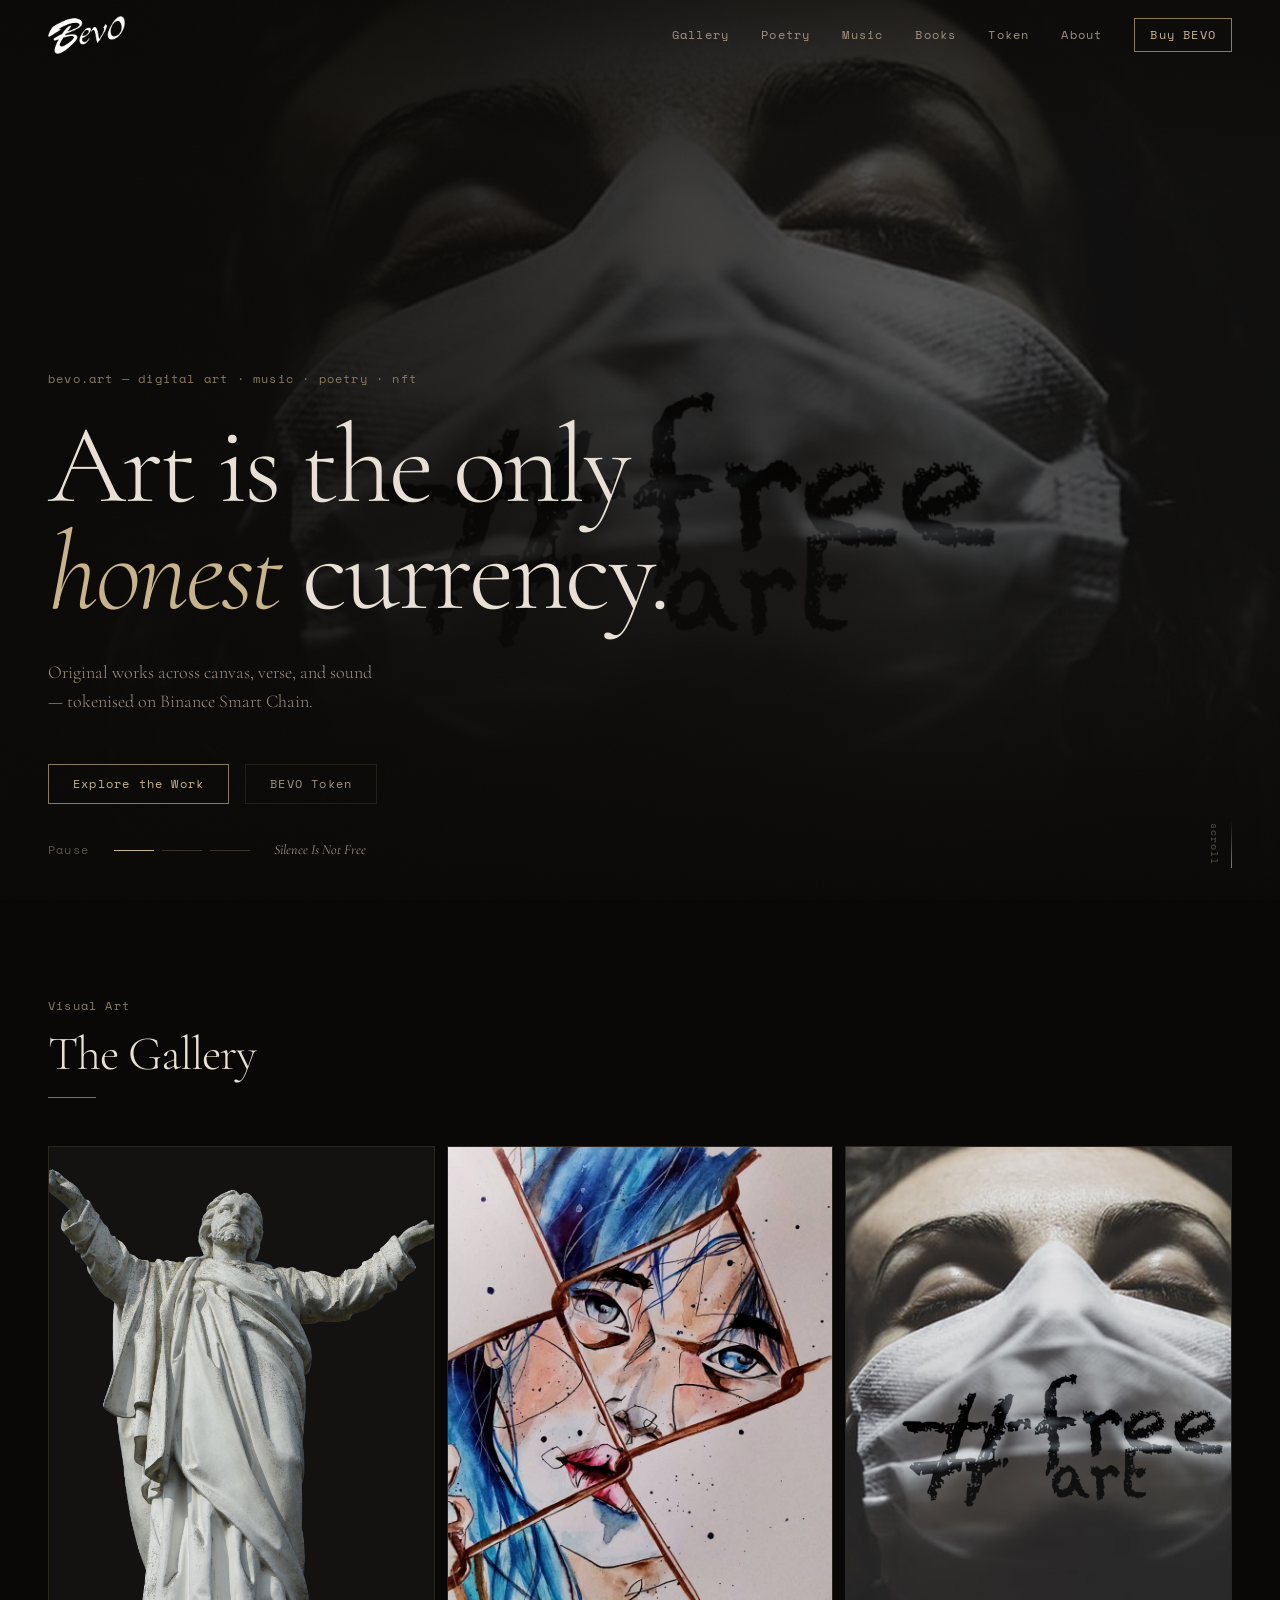
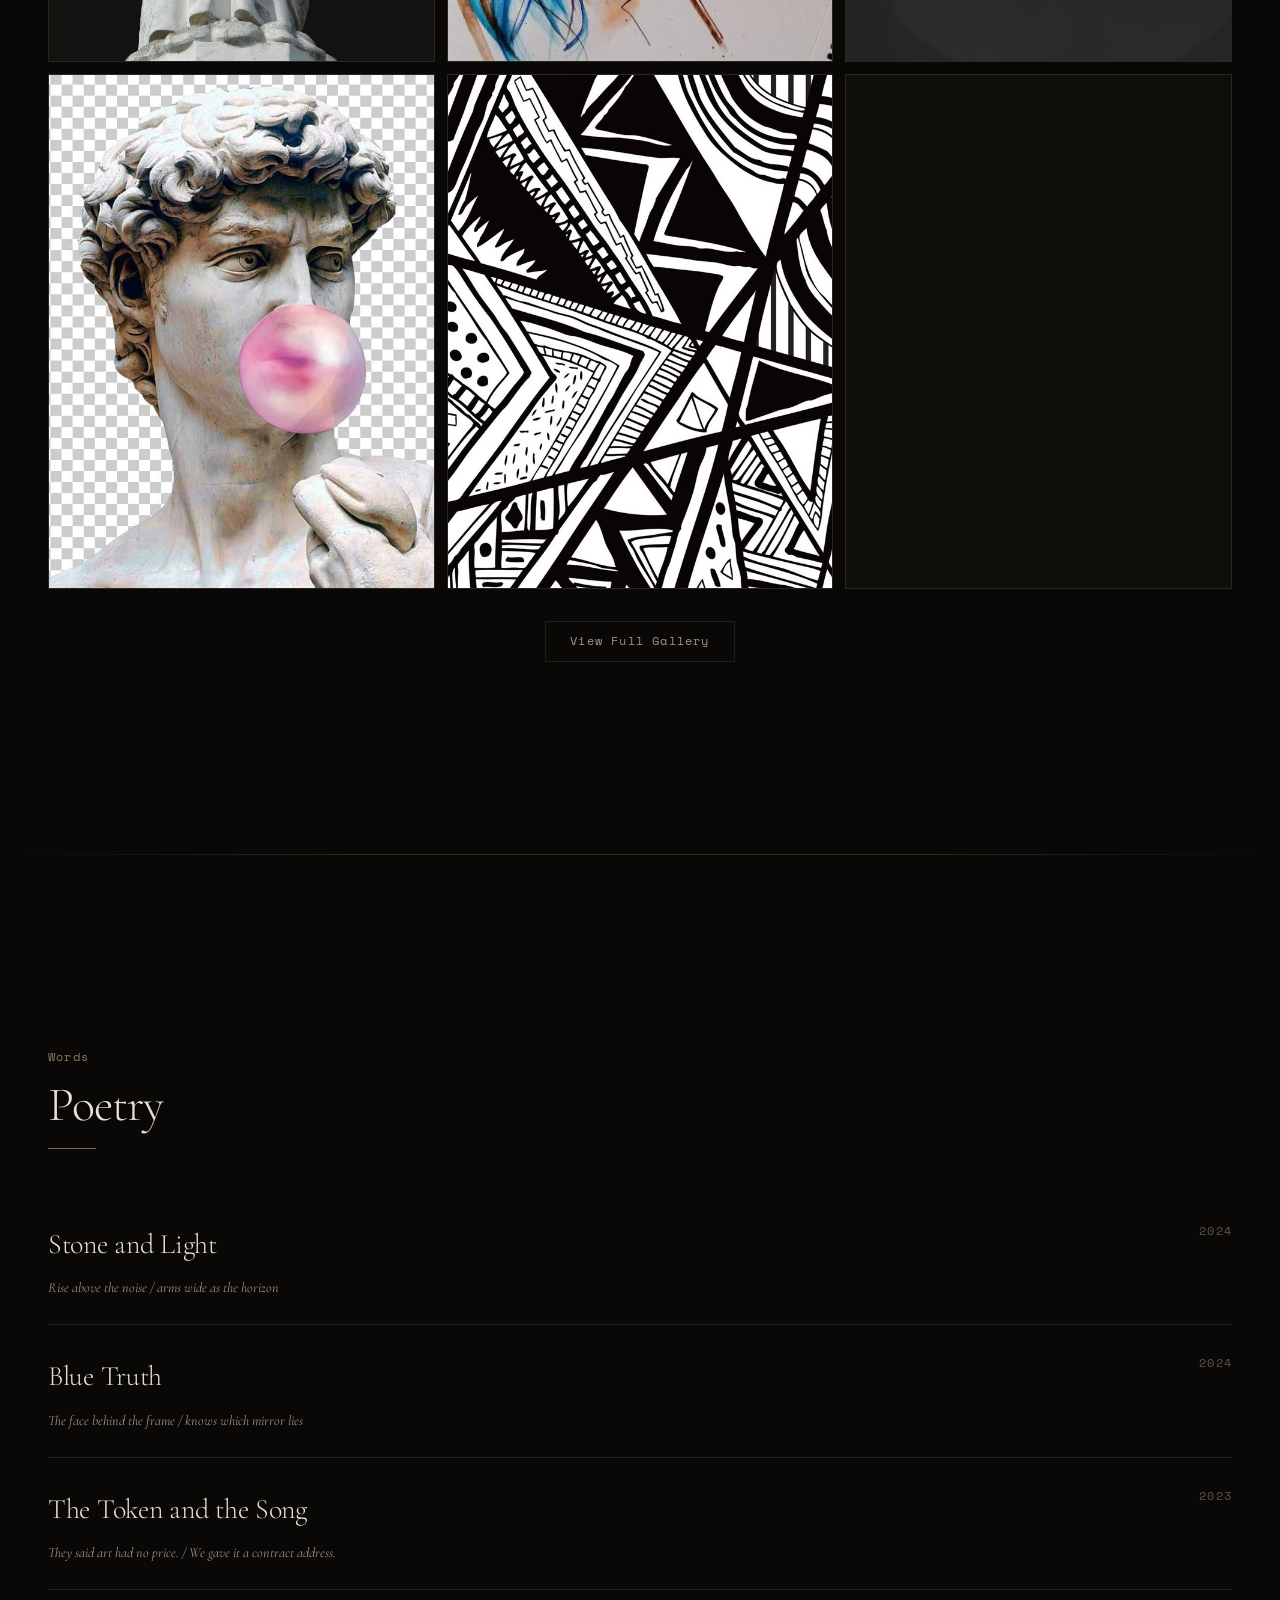
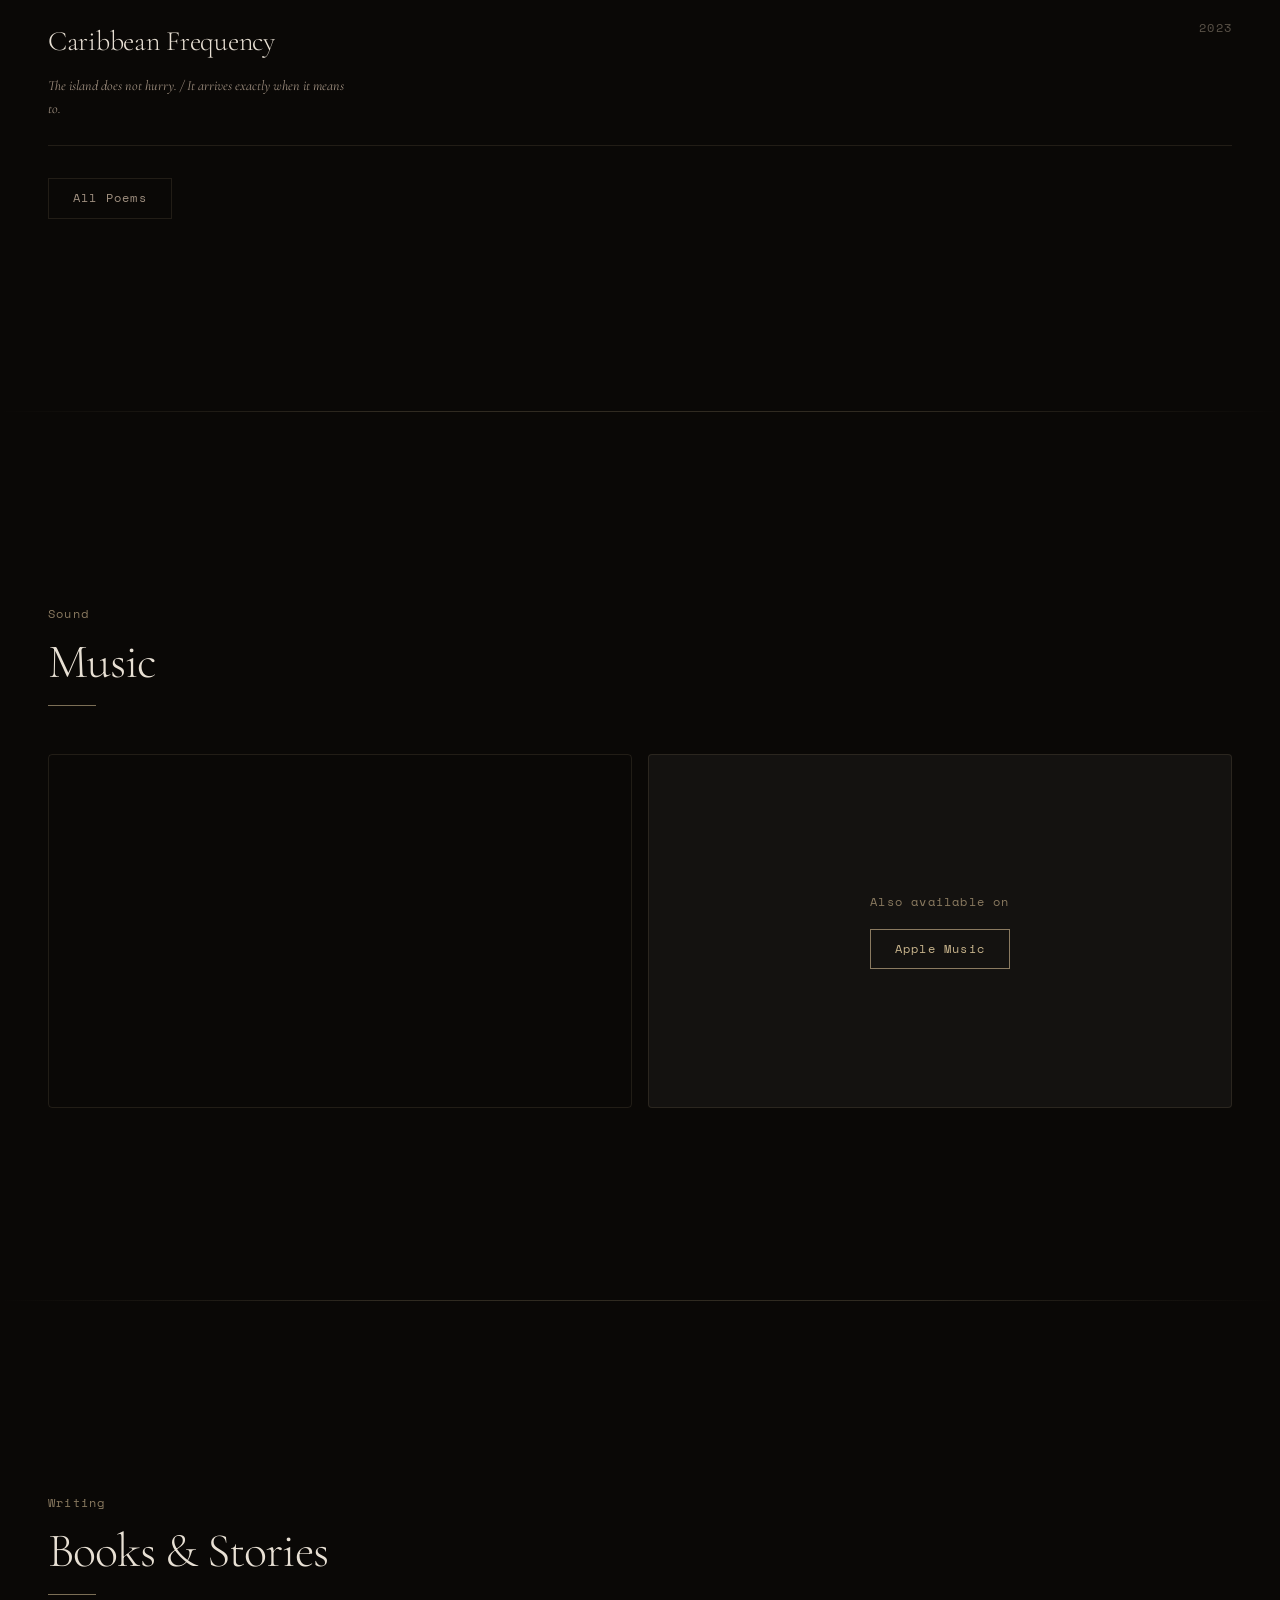
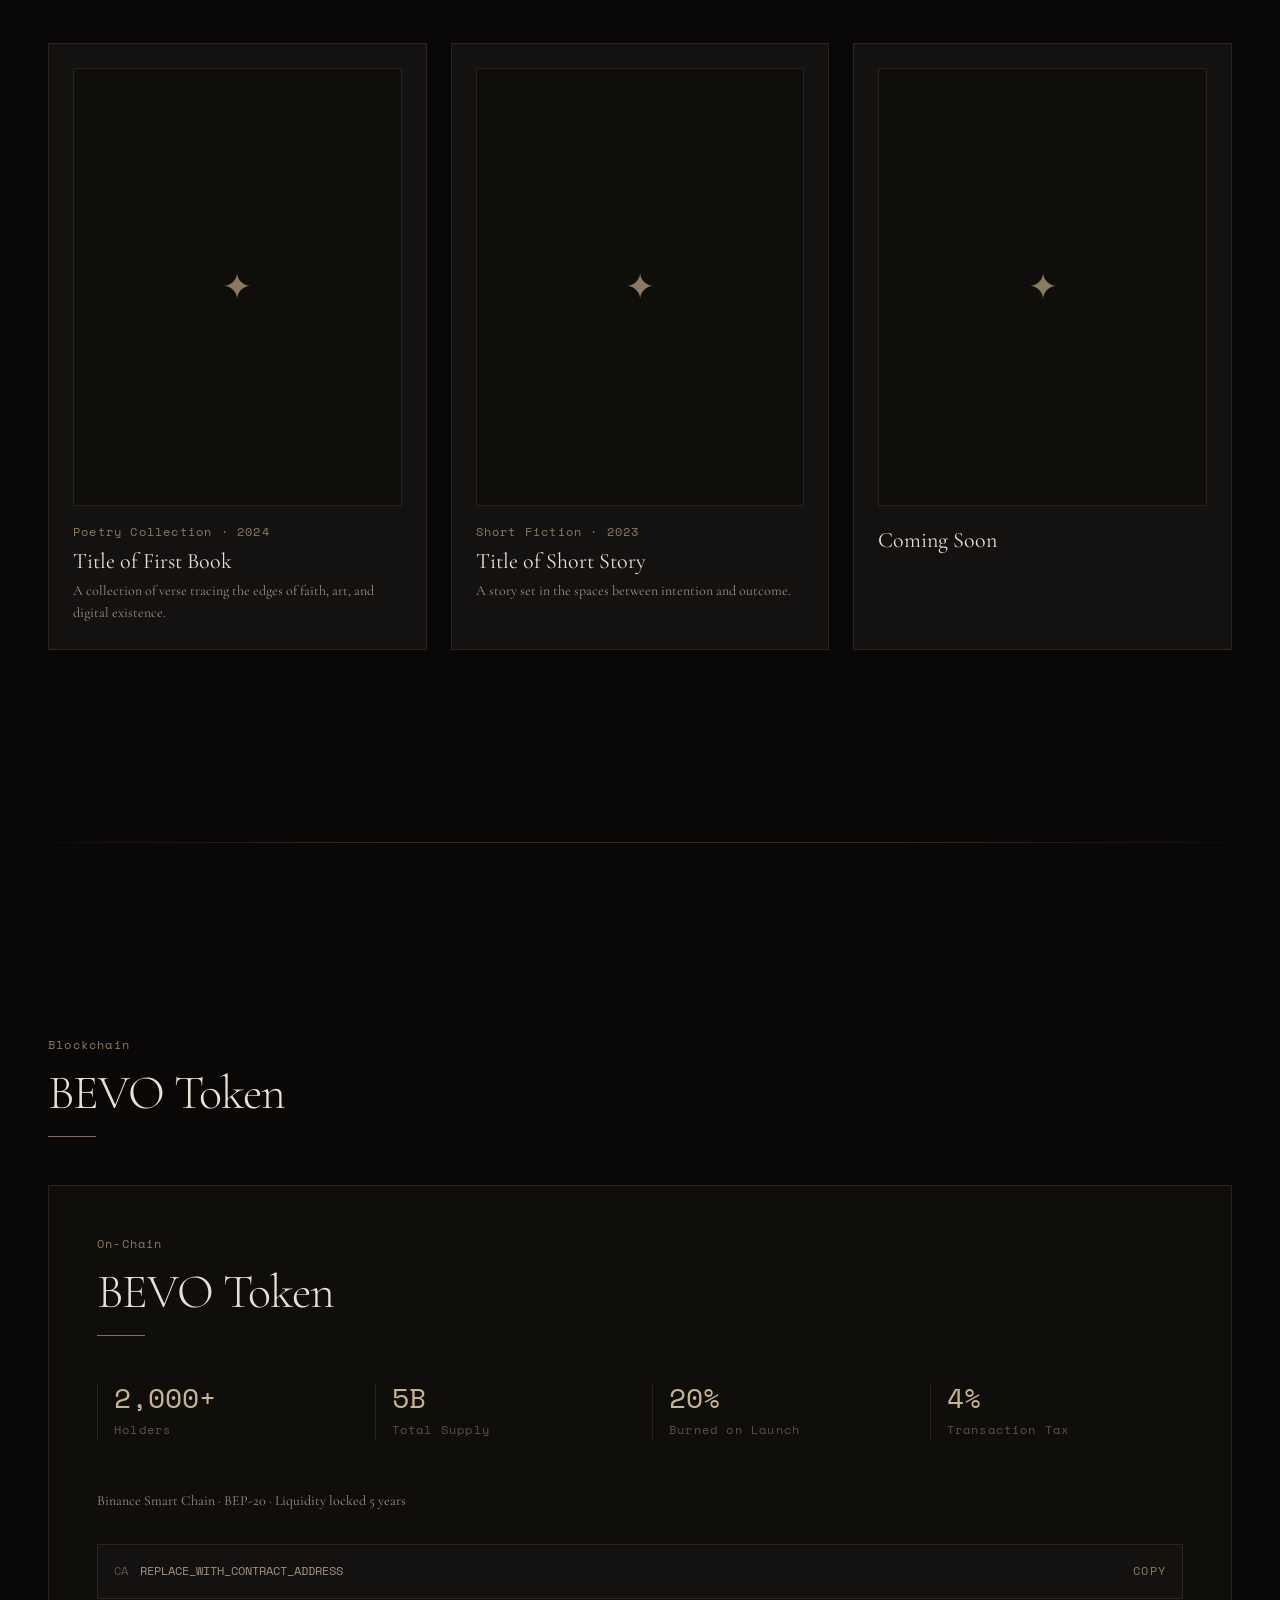
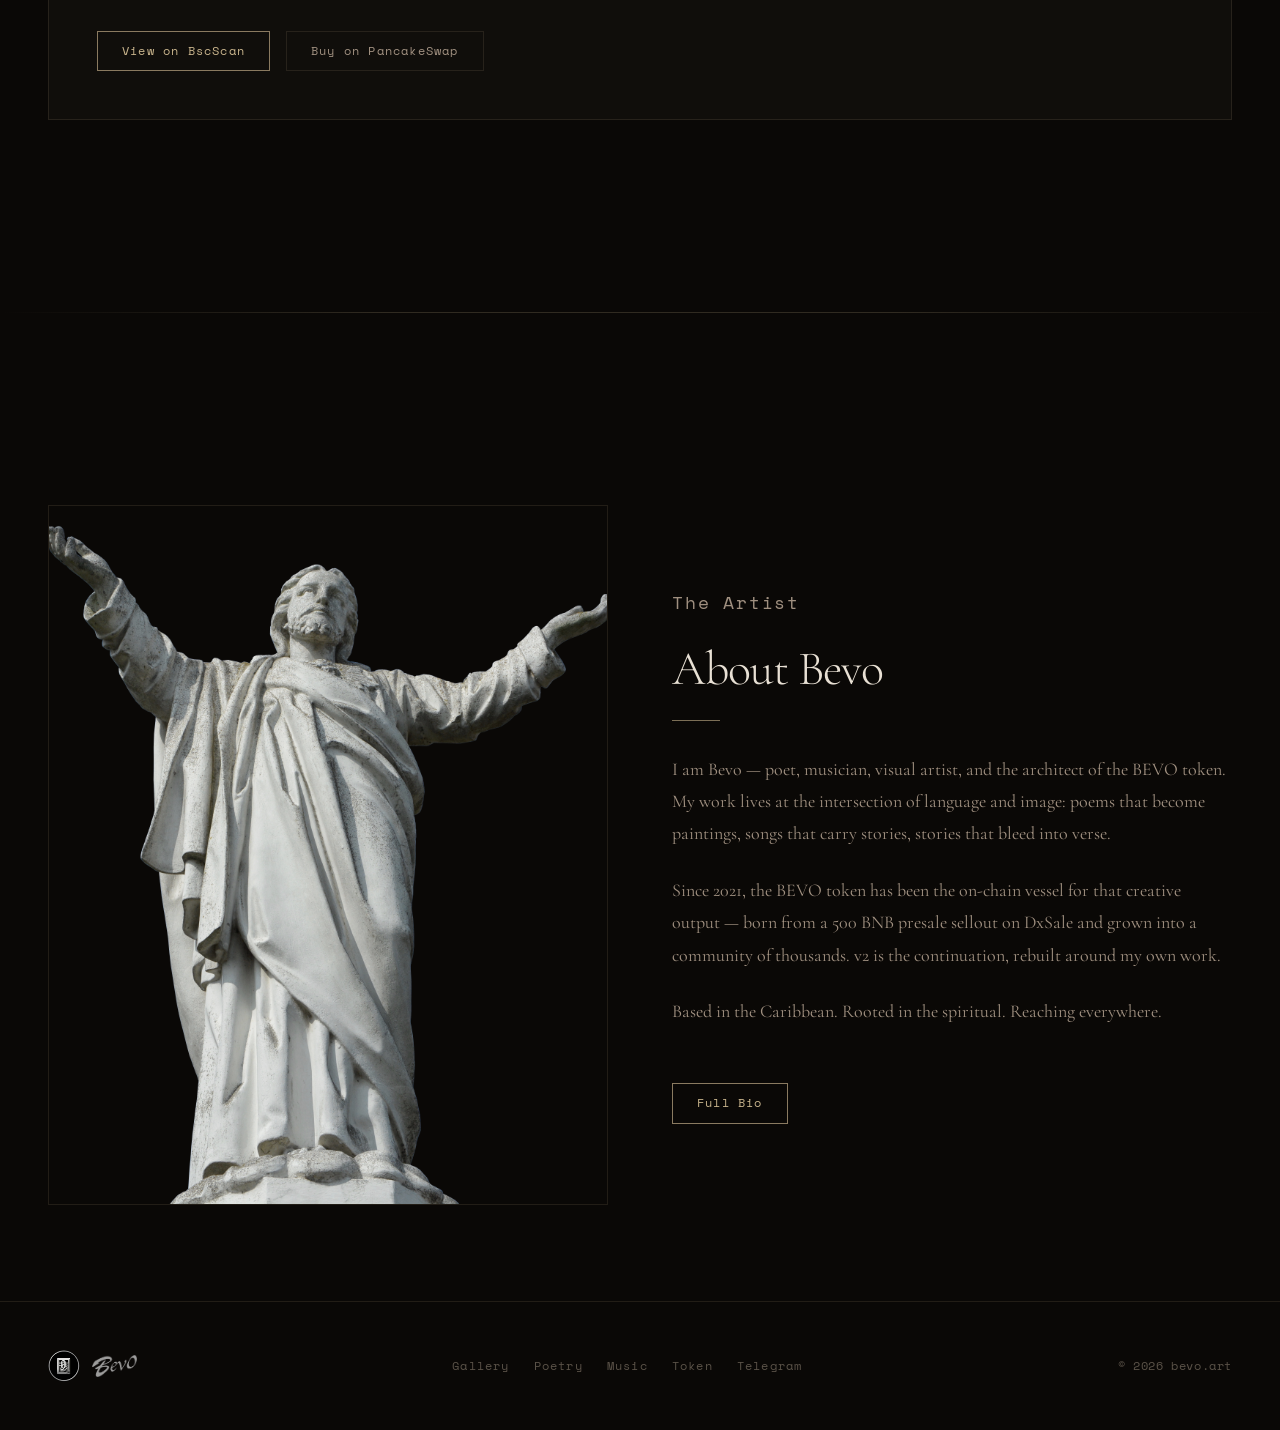
==== commit df3edb4a: "upss2" ====
--- a/index.html
+++ b/index.html
@@ -37,7 +37,6 @@
           alt="BevO"
           height="38"
         >
-        <span class="nav-logo-domain">bevo.art</span>
       </a>
 
       <nav id="nav-links" class="nav-links" aria-label="Main navigation">
--- a/css/layout.css
+++ b/css/layout.css
@@ -42,13 +42,6 @@
   flex-shrink: 0;
 }
 
-.nav-logo-domain {
-  font-family: var(--font-mono);
-  font-size: 0.6rem;
-  letter-spacing: 0.15em;
-  color: var(--color-text-faint);
-  align-self: center;
-}
 
 /* Nav links */
 .nav-links {
--- a/css/hero.css
+++ b/css/hero.css
@@ -0,0 +1,220 @@
+/* ─── Hero ───────────────────────────────────────────────────────────────── */
+
+.hero {
+  min-height: 100svh;
+  display: flex;
+  flex-direction: column;
+  justify-content: flex-end;
+  padding-bottom: var(--space-24);
+  position: relative;
+  overflow: hidden;
+}
+
+/* Carousel stage: sits behind everything */
+.hero-carousel {
+  position: absolute;
+  inset: 0;
+  z-index: 0;
+  overflow: hidden;
+  background: var(--color-bg);
+}
+
+.hero-slide {
+  position: absolute;
+  inset: 0;
+  opacity: 0;
+  transition: opacity 1.4s var(--ease-out);
+}
+.hero-slide.is-active { opacity: 1; }
+
+.hero-slide-media {
+  width: 100%;
+  height: 100%;
+  object-fit: cover;
+  object-position: var(--pos, center);
+  filter: brightness(var(--dim, 0.5)) saturate(0.85);
+  transform: scale(1.02);
+  /* hold the zoom until the slide has faded out, then reset */
+  transition: transform 0s linear 1.6s;
+}
+
+/* Slow drift on still images only */
+.hero-slide.is-active img.hero-slide-media {
+  transform: scale(1.1);
+  transition: transform 14s linear;
+}
+
+/* Shade keeps the headline readable over any image */
+.hero-shade {
+  position: absolute;
+  inset: 0;
+  z-index: 1;
+  pointer-events: none;
+  background:
+    linear-gradient(180deg, rgba(10,8,6,0.7) 0%, transparent 22%),
+    linear-gradient(0deg, var(--color-bg) 0%, transparent 32%),
+    linear-gradient(90deg, rgba(10,8,6,0.92) 0%, rgba(10,8,6,0.7) 38%, rgba(10,8,6,0.25) 72%, rgba(10,8,6,0.4) 100%);
+}
+
+.hero-noise {
+  position: absolute;
+  inset: 0;
+  z-index: 1;
+  opacity: 0.018;
+  background-image: url("data:image/svg+xml,%3Csvg viewBox='0 0 256 256' xmlns='http://www.w3.org/2000/svg'%3E%3Cfilter id='n'%3E%3CfeTurbulence type='fractalNoise' baseFrequency='0.9' numOctaves='4' stitchTiles='stitch'/%3E%3C/filter%3E%3Crect width='100%25' height='100%25' filter='url(%23n)'/%3E%3C/svg%3E");
+  background-size: 256px;
+  pointer-events: none;
+}
+
+.hero-body {
+  position: relative;
+  z-index: 2;
+}
+
+.hero-eyebrow {
+  font-family: var(--font-mono);
+  font-size: var(--text-xs);
+  letter-spacing: var(--tracking-wide);
+  color: var(--color-gold-dim);
+  margin-bottom: var(--space-6);
+}
+
+.hero-headline {
+  font-size: var(--text-hero);
+  font-weight: 300;
+  line-height: 0.95;
+  letter-spacing: -0.03em;
+  color: var(--color-text);
+  margin-bottom: var(--space-8);
+}
+
+.hero-headline em {
+  font-style: italic;
+  color: var(--color-gold);
+}
+
+.hero-sub {
+  max-width: 36ch;
+  font-size: var(--text-lg);
+  font-weight: 300;
+  color: var(--color-text-mid);
+  line-height: 1.6;
+  margin-bottom: var(--space-12);
+}
+
+.hero-actions {
+  display: flex;
+  align-items: center;
+  gap: var(--space-4);
+  flex-wrap: wrap;
+}
+
+/* ─── Carousel controls ──────────────────────────────────────────────────── */
+
+.hero-controls {
+  position: absolute;
+  left: 0;
+  right: 0;
+  bottom: var(--space-8);
+  z-index: 2;
+  display: flex;
+  align-items: center;
+  gap: var(--space-6);
+  padding-right: calc(var(--gutter) + 2.5rem); /* clear the scroll cue */
+}
+.hero-controls:empty { display: none; }
+
+.hero-pause {
+  font-family: var(--font-mono);
+  font-size: var(--text-xs);
+  letter-spacing: var(--tracking-wide);
+  color: var(--color-text-faint);
+  min-width: 3.5em;
+  padding-block: var(--space-2);
+  text-align: left;
+  transition: color var(--dur-fast);
+}
+.hero-pause:hover { color: var(--color-gold); }
+
+.hero-dots {
+  display: flex;
+  gap: var(--space-2);
+}
+
+.hero-dot {
+  position: relative;
+  width: 2.5rem;
+  height: 22px; /* tap target; the visible line is 1px */
+}
+
+.hero-dot::before,
+.hero-dot-fill {
+  content: '';
+  position: absolute;
+  left: 0;
+  right: 0;
+  top: 50%;
+  height: 1px;
+}
+.hero-dot::before { background: var(--color-border-mid); }
+.hero-dot:hover::before { background: var(--color-text-mid); }
+
+.hero-dot-fill {
+  background: var(--color-gold);
+  transform: scaleX(0);
+  transform-origin: left;
+}
+
+.hero-dot.is-active.is-timed .hero-dot-fill {
+  animation: hero-fill var(--dur, 7000ms) linear forwards;
+}
+.hero-controls.is-paused .hero-dot-fill { animation-play-state: paused; }
+
+@keyframes hero-fill {
+  from { transform: scaleX(0); }
+  to   { transform: scaleX(1); }
+}
+
+.hero-caption {
+  flex: 1;
+  min-width: 0;
+  font-style: italic;
+  font-size: var(--text-sm);
+  color: var(--color-text-mid);
+  white-space: nowrap;
+  overflow: hidden;
+  text-overflow: ellipsis;
+}
+
+/* ─── Scroll cue ─────────────────────────────────────────────────────────── */
+
+.hero-scroll {
+  position: absolute;
+  z-index: 2;
+  bottom: var(--space-8);
+  right: var(--gutter);
+  display: flex;
+  flex-direction: column;
+  align-items: center;
+  gap: var(--space-2);
+  color: var(--color-text-faint);
+  font-family: var(--font-mono);
+  font-size: 0.6rem;
+  letter-spacing: var(--tracking-wide);
+  writing-mode: vertical-rl;
+}
+
+.hero-scroll-line {
+  width: 1px;
+  height: 48px;
+  background: linear-gradient(to bottom, transparent, var(--color-gold-dim));
+}
+
+/* Text runs full width on phones, so shade evenly instead of left-heavy */
+@media (max-width: 768px) {
+  .hero-shade {
+    background:
+      linear-gradient(180deg, rgba(10,8,6,0.75) 0%, transparent 25%),
+      linear-gradient(0deg, var(--color-bg) 8%, rgba(10,8,6,0.6) 60%, rgba(10,8,6,0.45) 100%);
+  }
+}
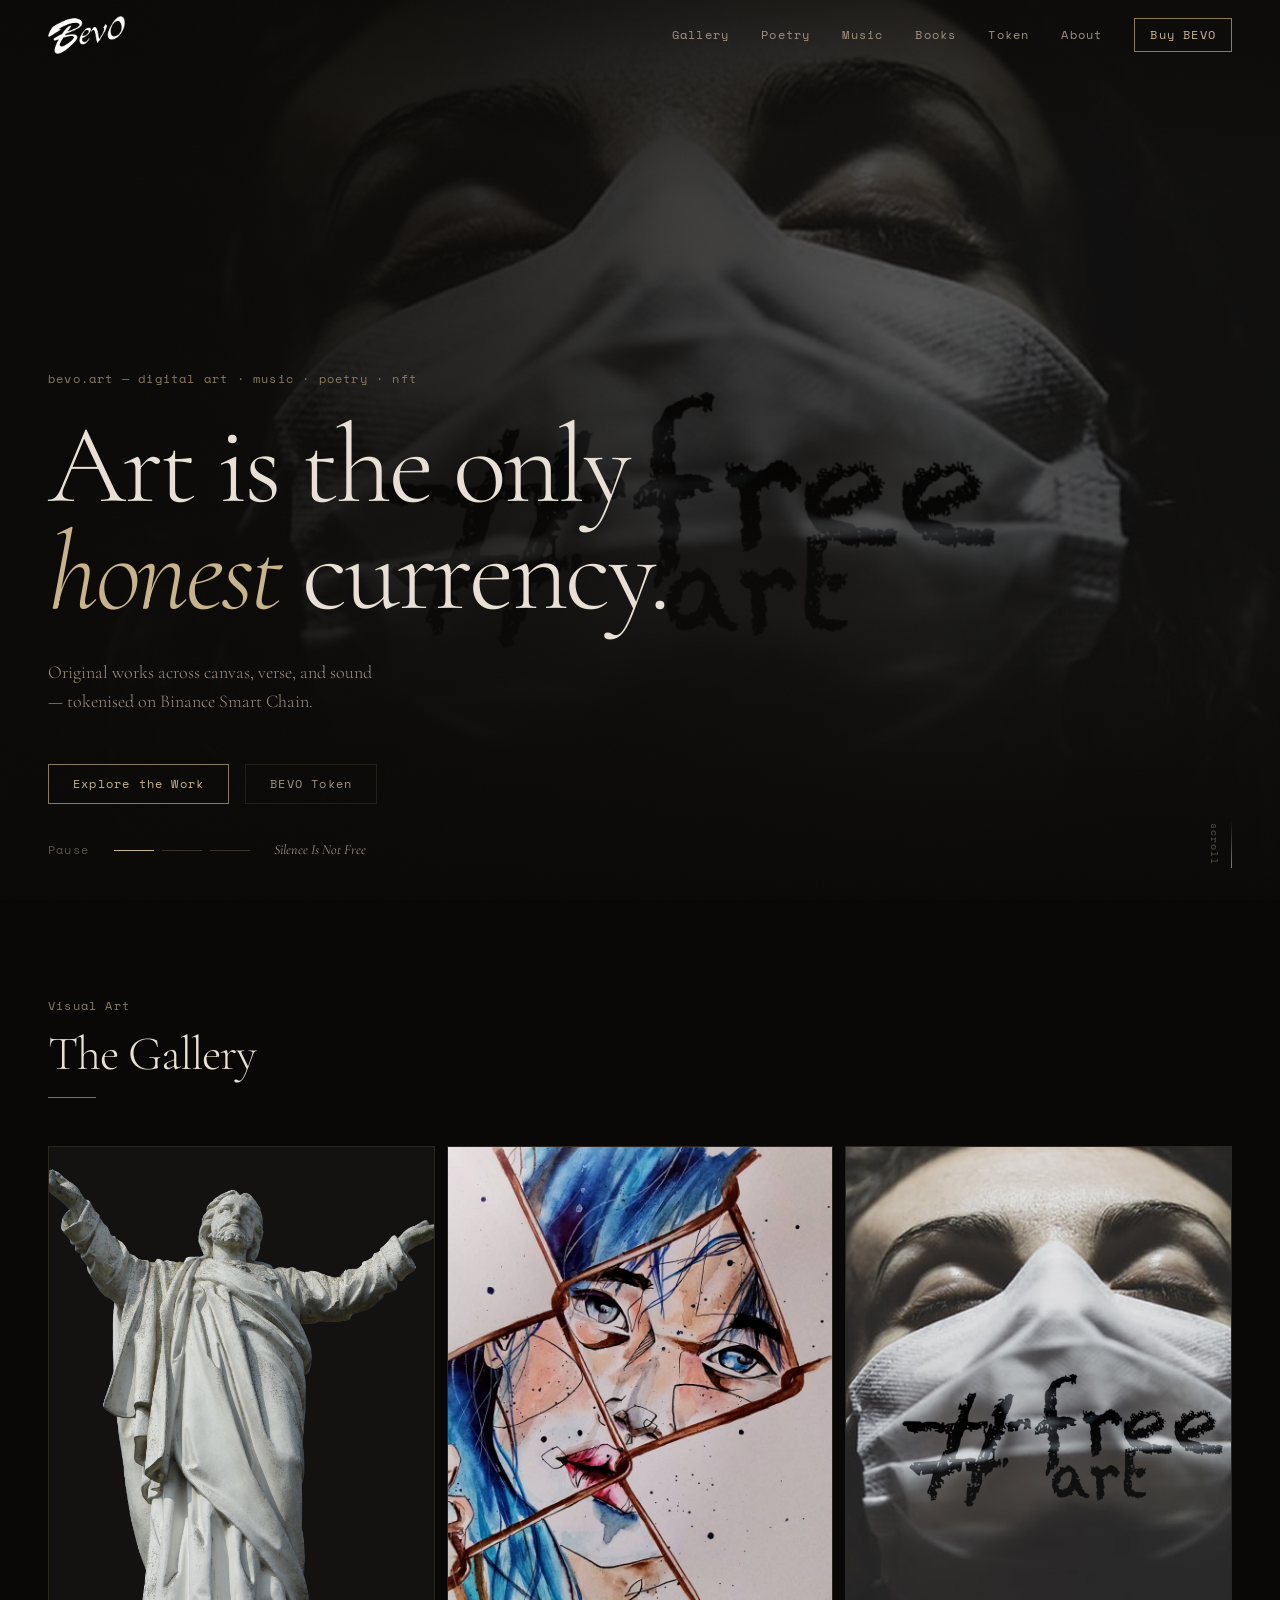
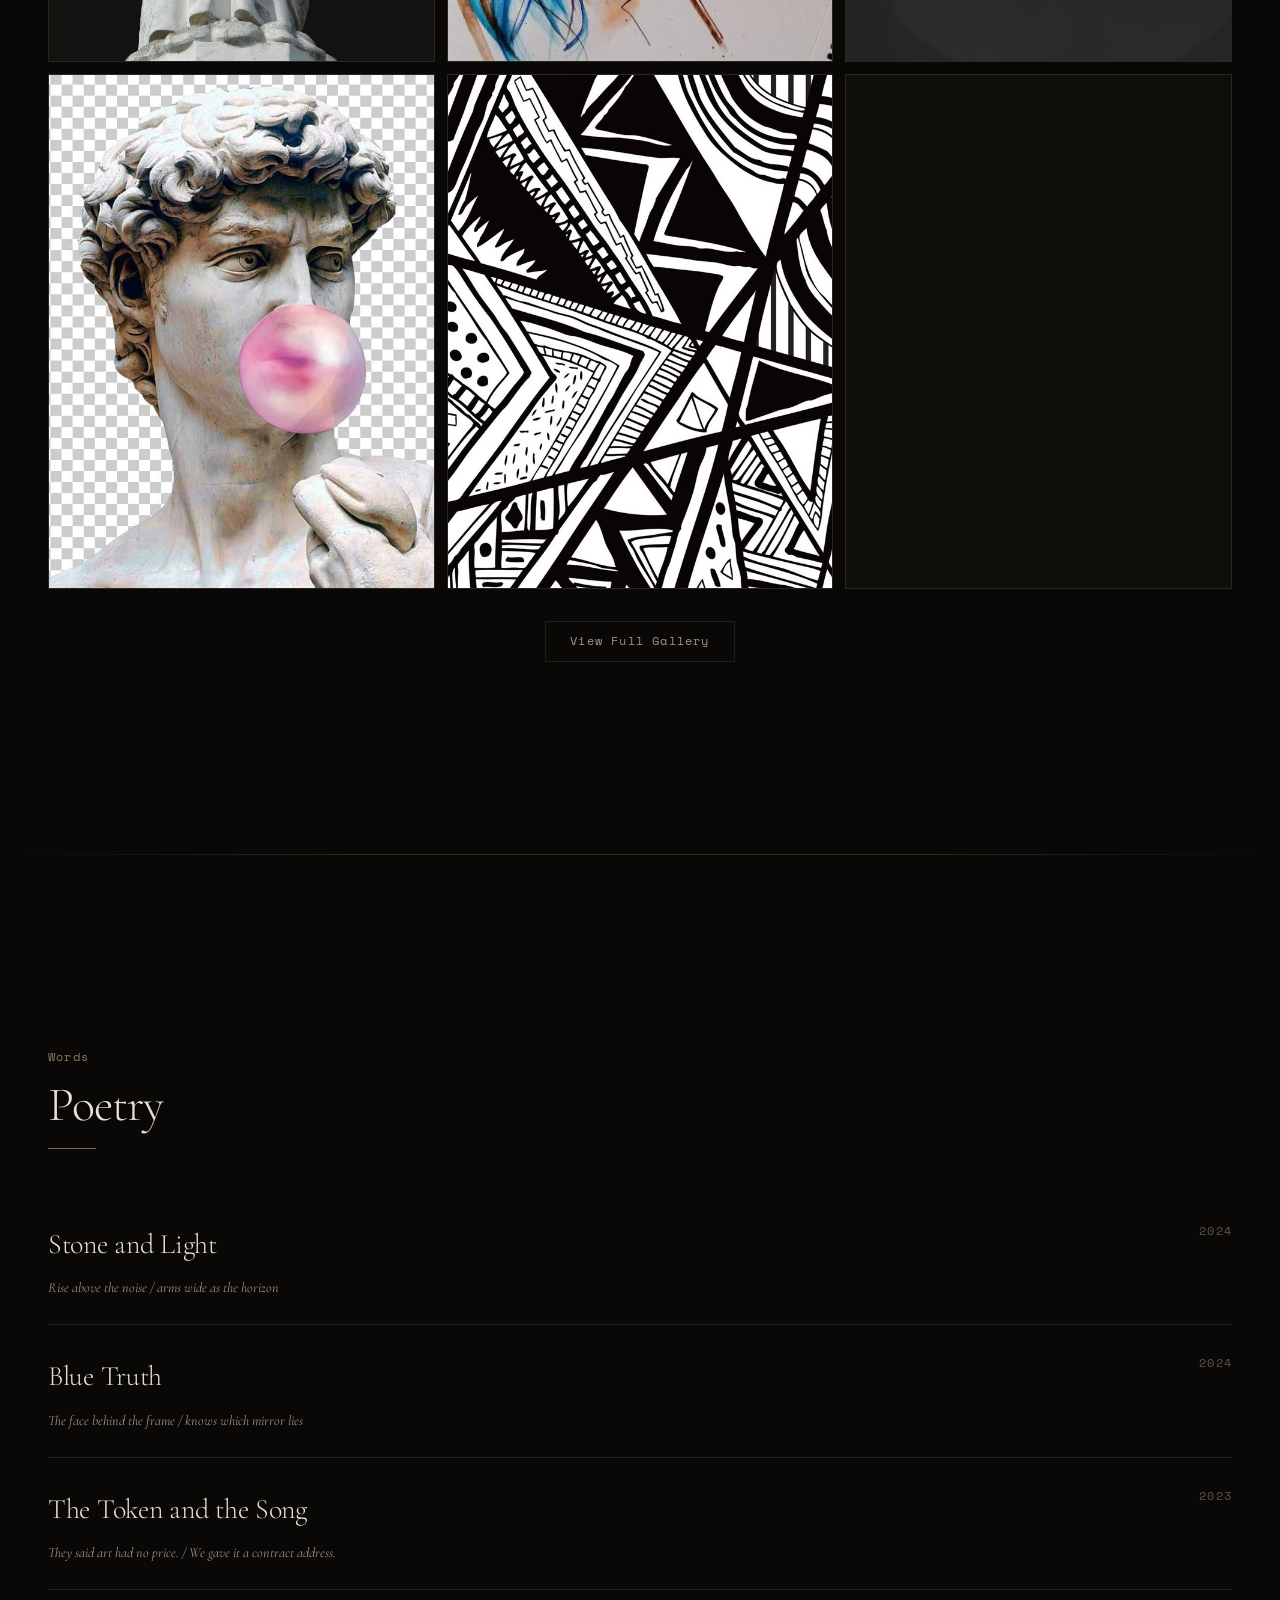
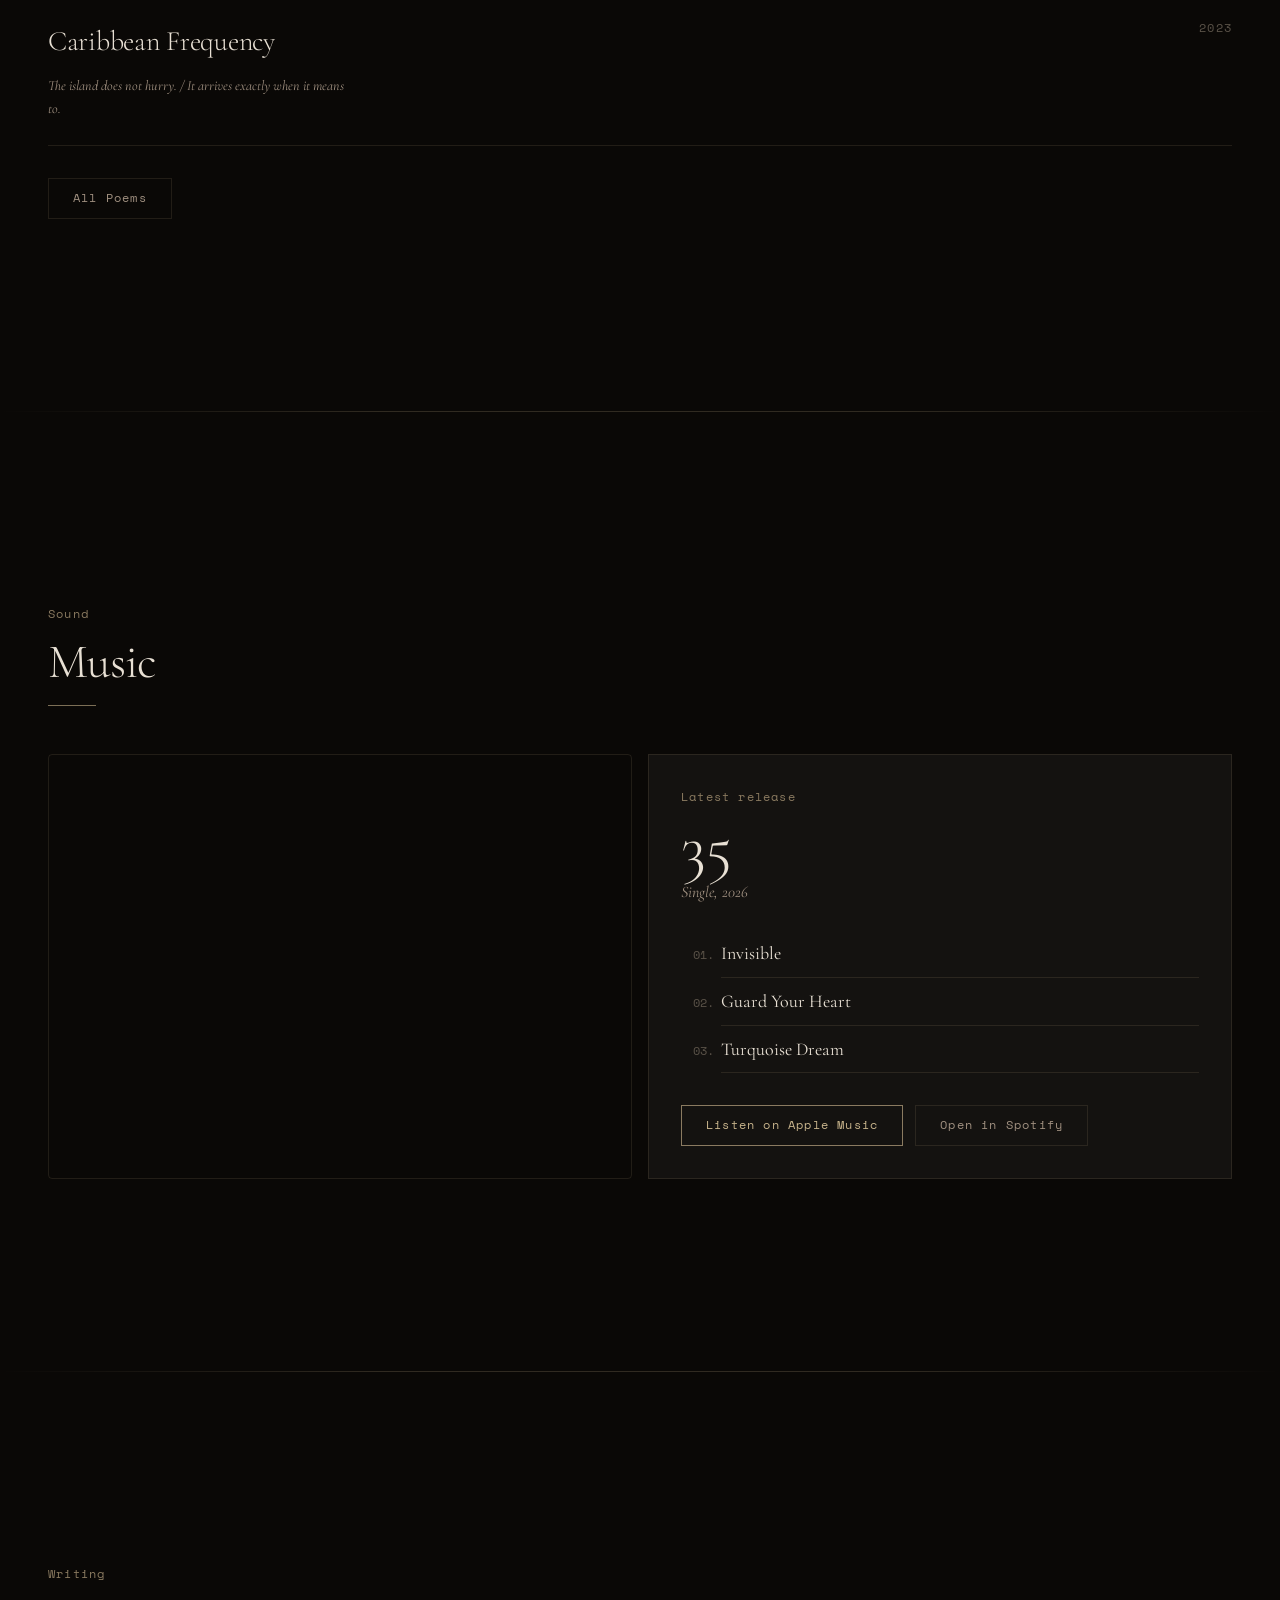
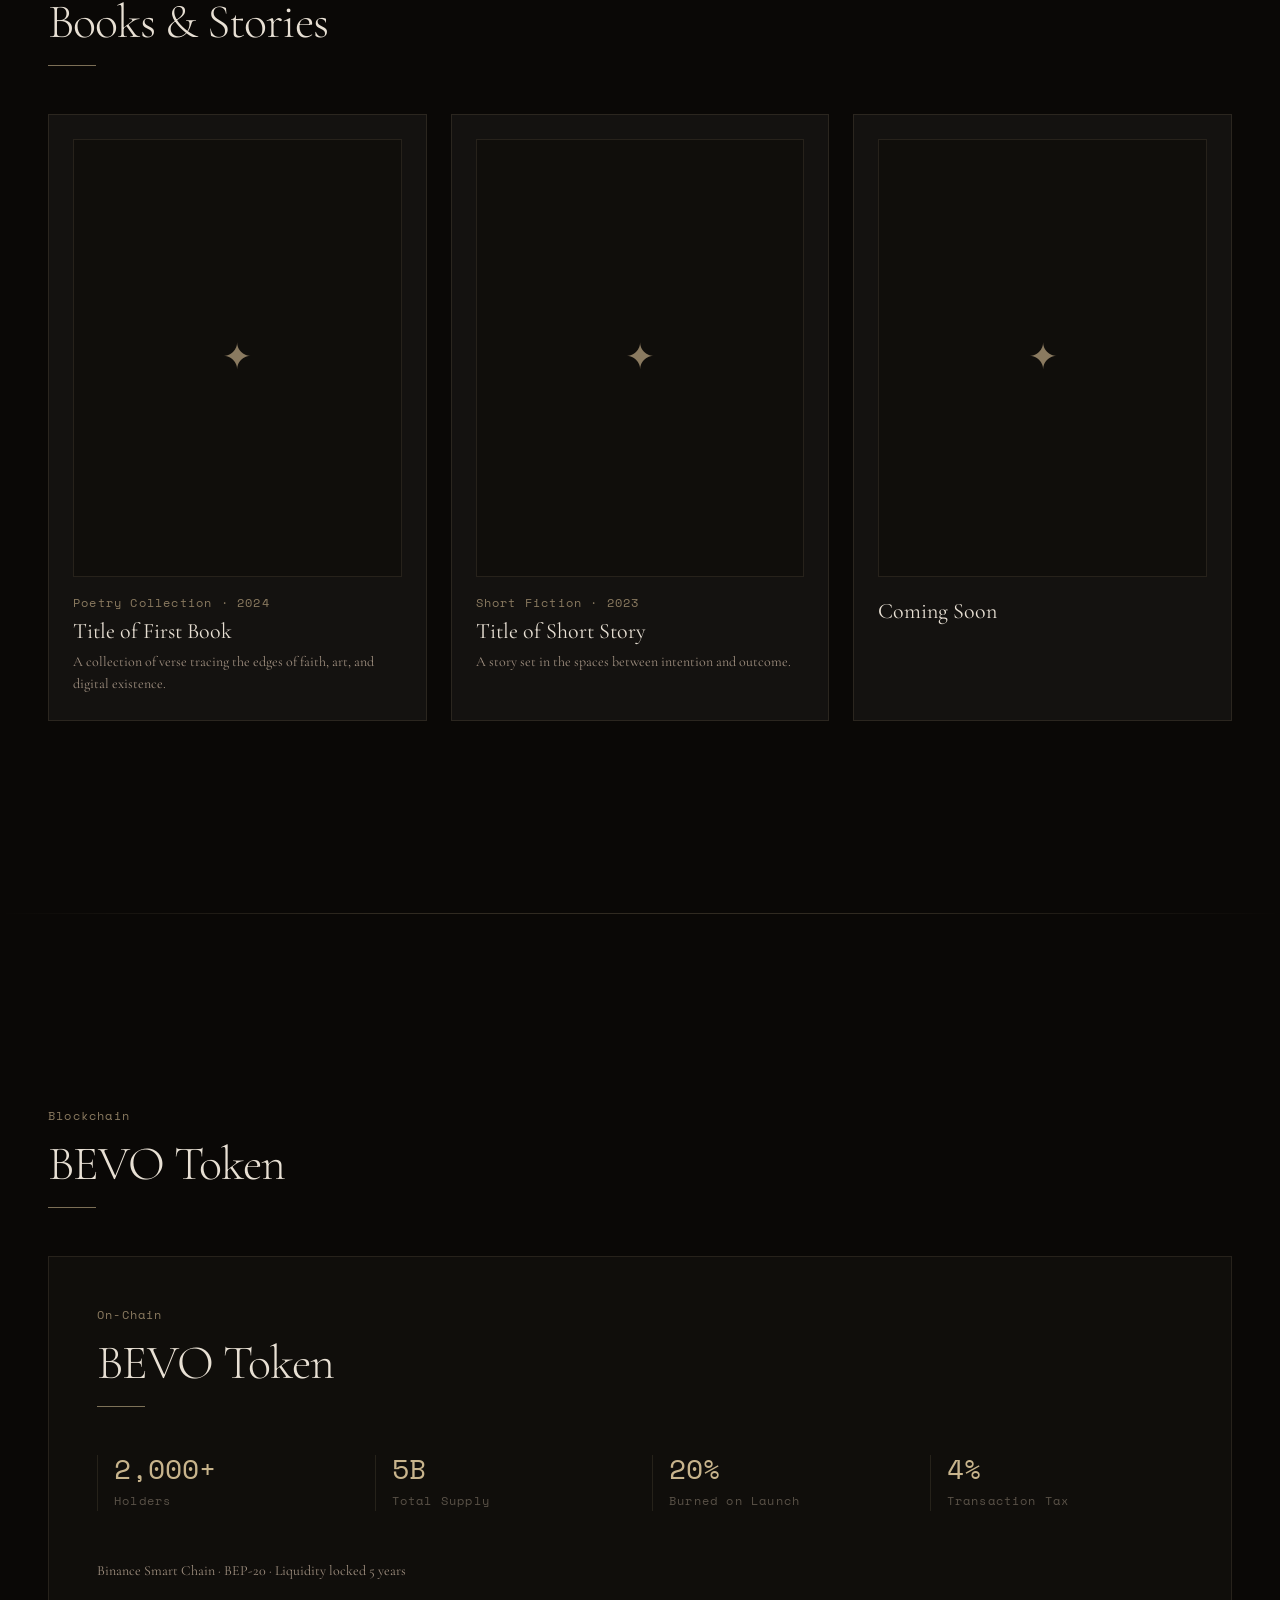
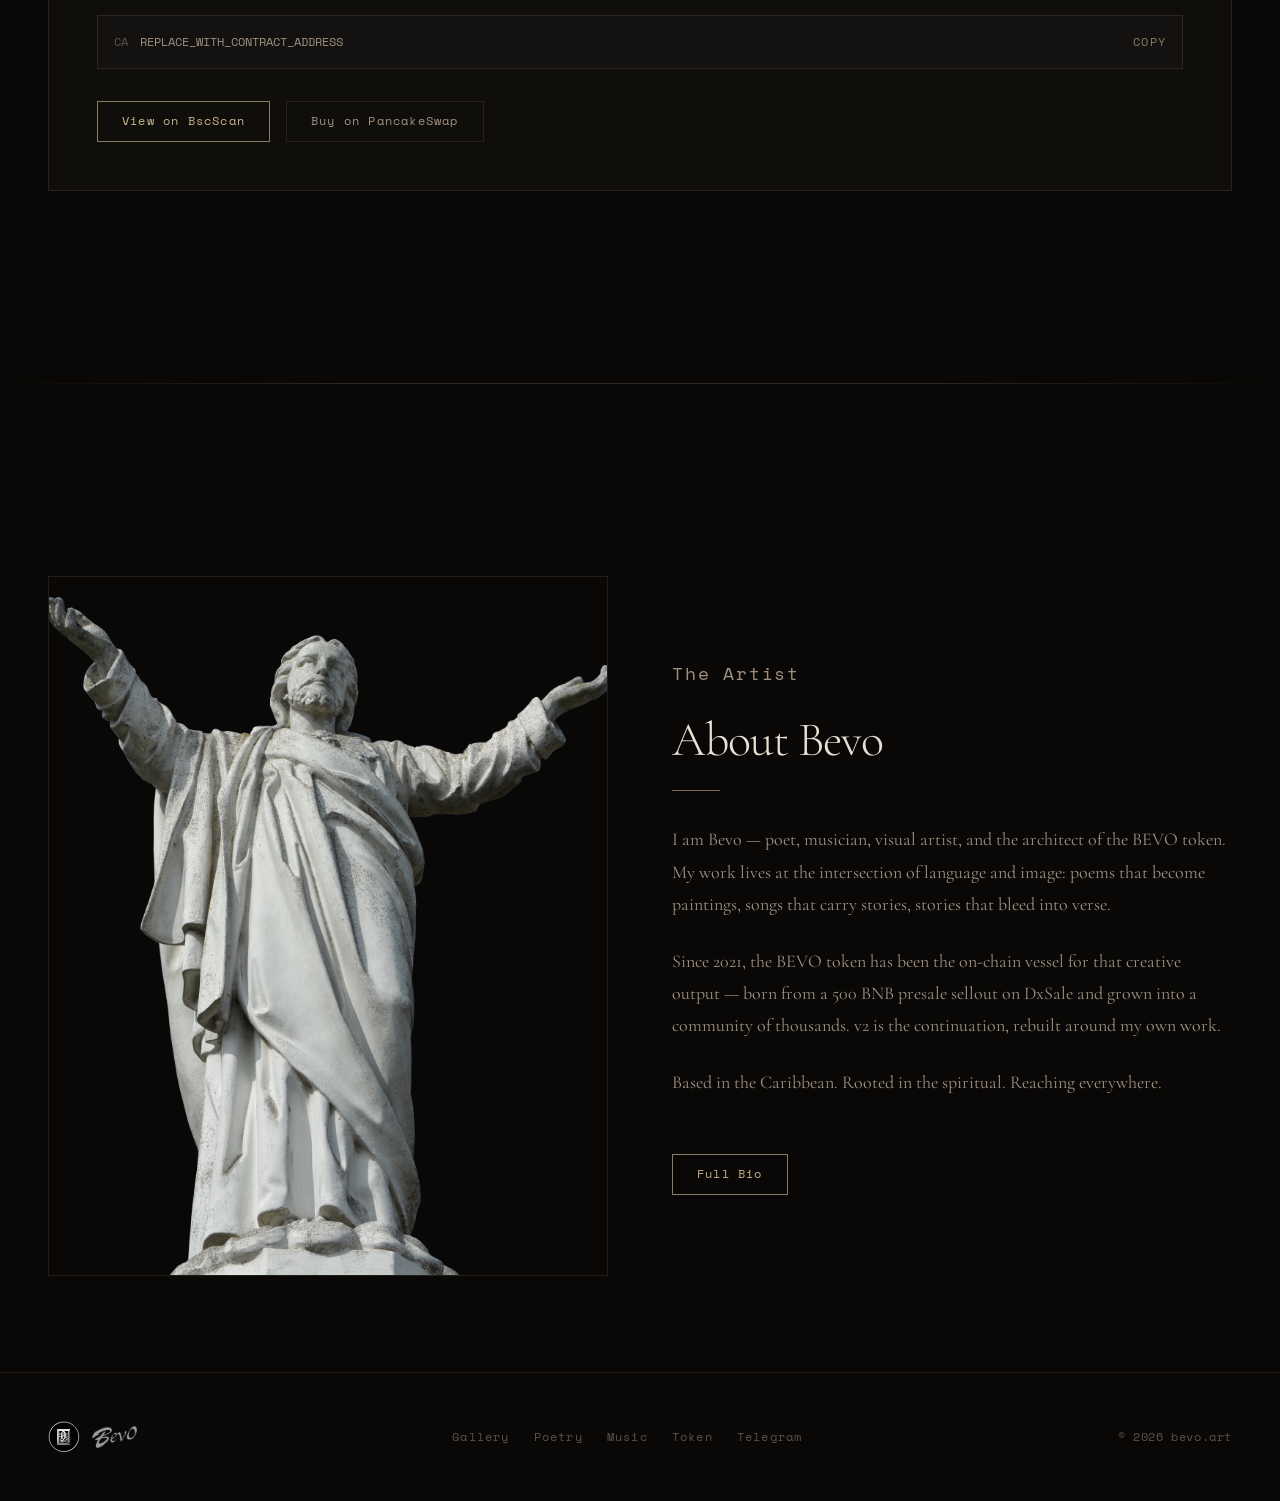
==== commit 4a18f89c: "msc" ====
--- a/index.html
+++ b/index.html
@@ -130,23 +130,29 @@
           <div class="section-rule"></div>
         </div>
         <div class="music-embeds">
-          <!-- Replace the src values with your actual Spotify / Apple embed URLs -->
           <div class="music-embed-wrap">
             <iframe
-              src="https://open.spotify.com/embed/artist/REPLACE_SPOTIFY_ID?utm_source=generator&theme=0"
+              src="https://open.spotify.com/embed/artist/4mF9PGVr6woqdnAS30mKvW?utm_source=generator&theme=0"
               width="100%"
               height="352"
               frameborder="0"
-              allowfullscreen=""
               allow="autoplay; clipboard-write; encrypted-media; fullscreen; picture-in-picture"
               loading="lazy"
-              title="BEVO on Spotify"
+              title="Bevo Rey on Spotify"
             ></iframe>
           </div>
-          <div class="music-embed-wrap" style="display:flex;align-items:center;justify-content:center;padding:var(--space-8);background:var(--color-bg-card);border:1px solid var(--color-border);">
-            <div style="text-align:center;">
-              <p class="section-label" style="margin-bottom:var(--space-4);">Also available on</p>
-              <a href="https://music.apple.com/artist/REPLACE_APPLE_ID" target="_blank" rel="noopener" class="btn btn-gold">Apple Music</a>
+          <div class="music-links">
+            <p class="music-release-label">Latest release</p>
+            <h3 class="music-release-title">35</h3>
+            <p class="music-release-meta">Single, 2026</p>
+            <ol class="music-tracklist">
+              <li>Invisible</li>
+              <li>Guard Your Heart</li>
+              <li>Turquoise Dream</li>
+            </ol>
+            <div class="music-buttons">
+              <a href="https://music.apple.com/us/artist/bevo-rey/6781925906" target="_blank" rel="noopener" class="btn btn-gold">Listen on Apple Music</a>
+              <a href="https://open.spotify.com/artist/4mF9PGVr6woqdnAS30mKvW" target="_blank" rel="noopener" class="btn btn-ghost">Open in Spotify</a>
             </div>
           </div>
         </div>
--- a/css/layout.css
+++ b/css/layout.css
@@ -242,6 +242,59 @@
   width: 100%;
 }
 
+.music-links {
+  display: flex;
+  flex-direction: column;
+  justify-content: center;
+  padding: var(--space-8);
+  background: var(--color-bg-card);
+  border: 1px solid var(--color-border);
+}
+
+.music-release-label {
+  font-family: var(--font-mono);
+  font-size: var(--text-xs);
+  letter-spacing: var(--tracking-wide);
+  color: var(--color-gold-dim);
+  margin-bottom: var(--space-2);
+}
+
+.music-release-title {
+  font-size: var(--text-5xl);
+  font-weight: 300;
+  line-height: 1;
+  color: var(--color-text);
+}
+
+.music-release-meta {
+  font-style: italic;
+  color: var(--color-text-mid);
+  margin-bottom: var(--space-6);
+}
+
+.music-tracklist {
+  list-style: decimal-leading-zero;
+  padding-left: 2.2em;
+  margin-bottom: var(--space-8);
+  font-size: var(--text-lg);
+  color: var(--color-text);
+}
+.music-tracklist li {
+  padding-block: var(--space-2);
+  border-bottom: 1px solid var(--color-border);
+}
+.music-tracklist li::marker {
+  font-family: var(--font-mono);
+  font-size: var(--text-xs);
+  color: var(--color-text-faint);
+}
+
+.music-buttons {
+  display: flex;
+  flex-wrap: wrap;
+  gap: var(--space-3);
+}
+
 /* ─── Token ──────────────────────────────────────────────────────────────── */
 
 .token-block {
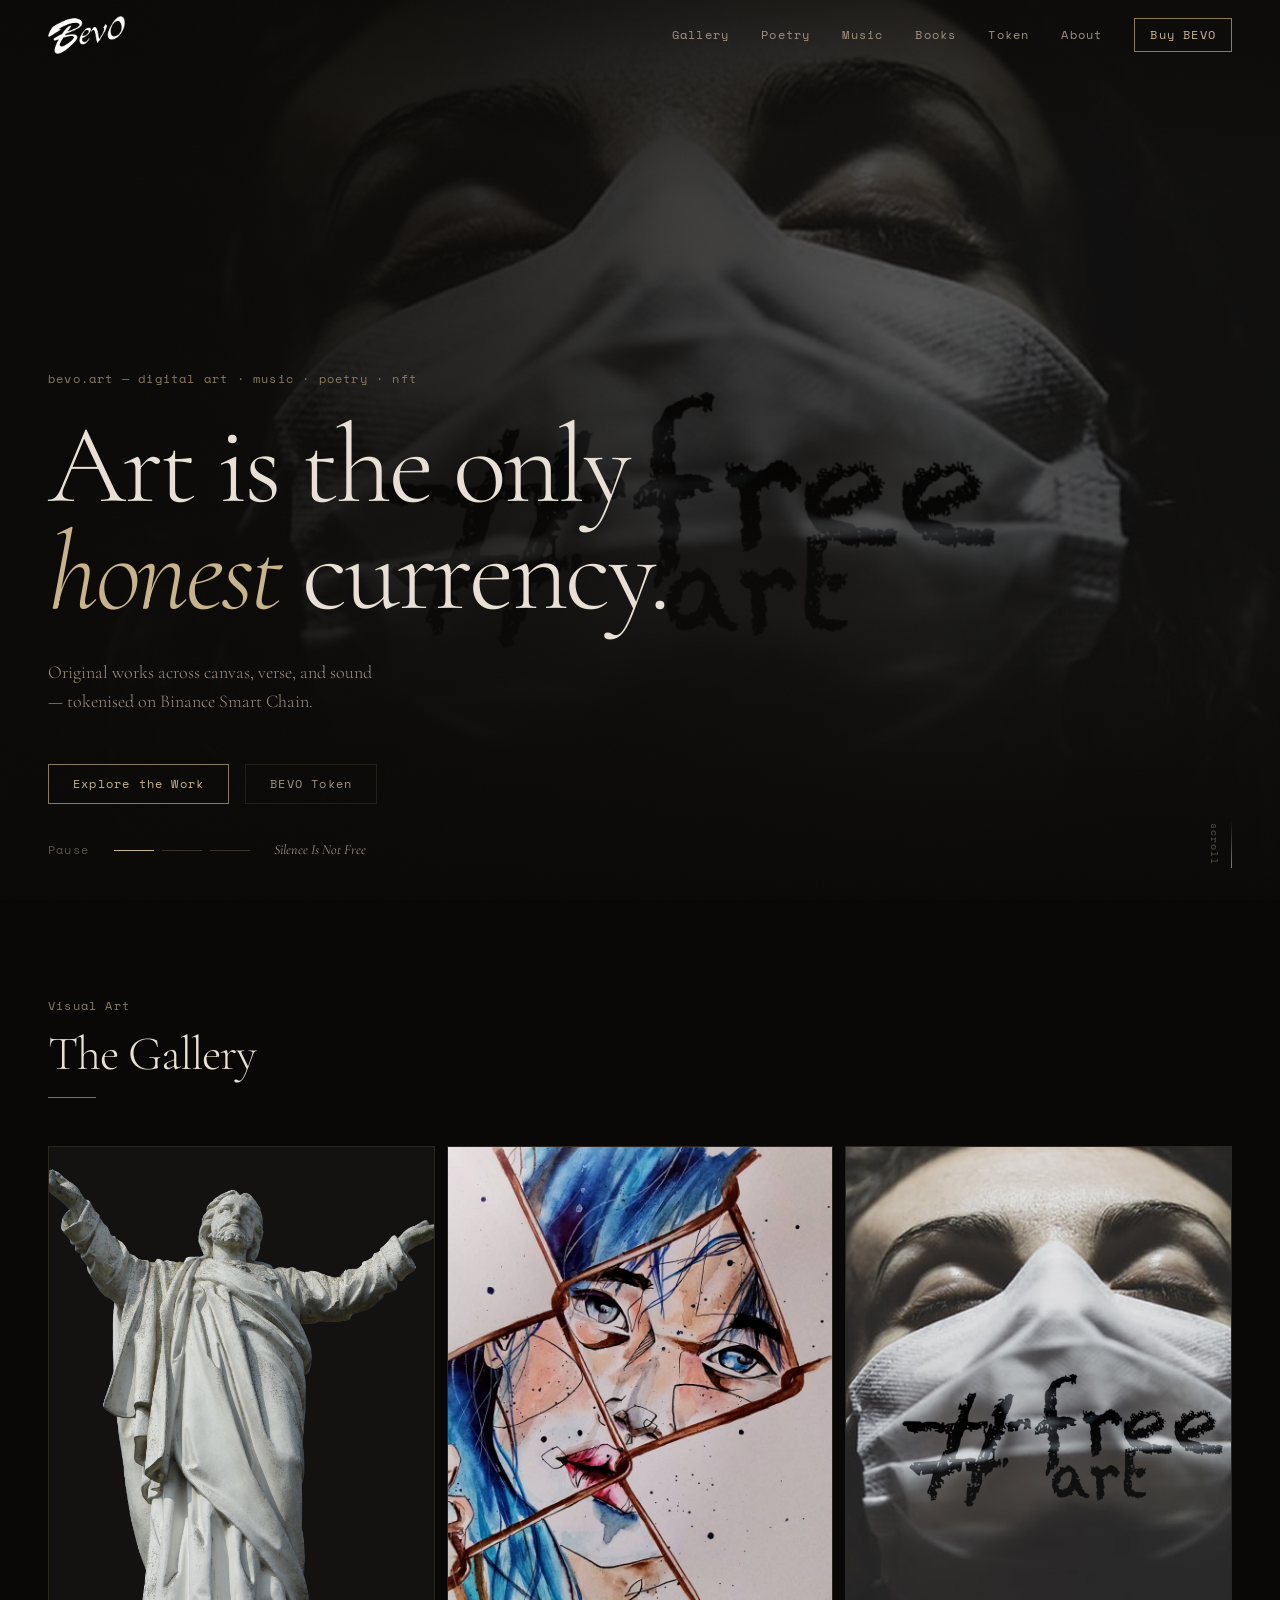
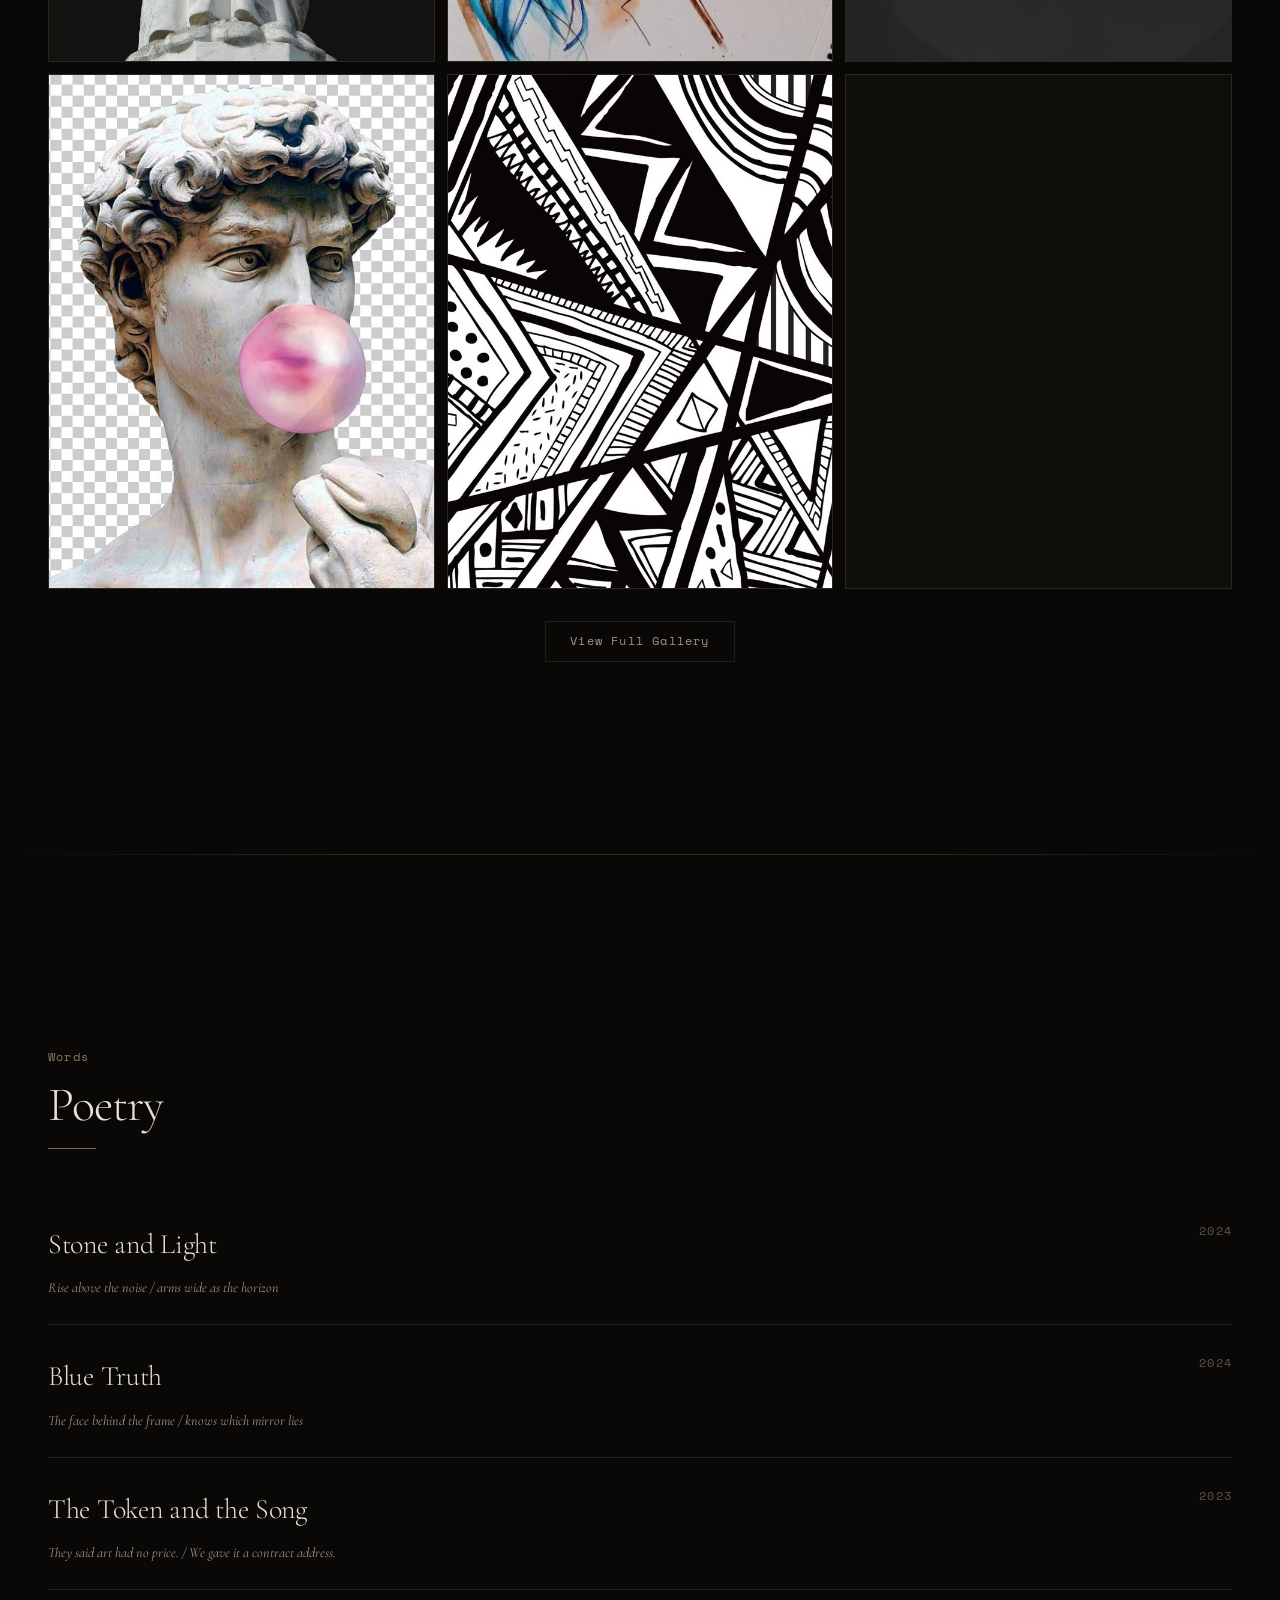
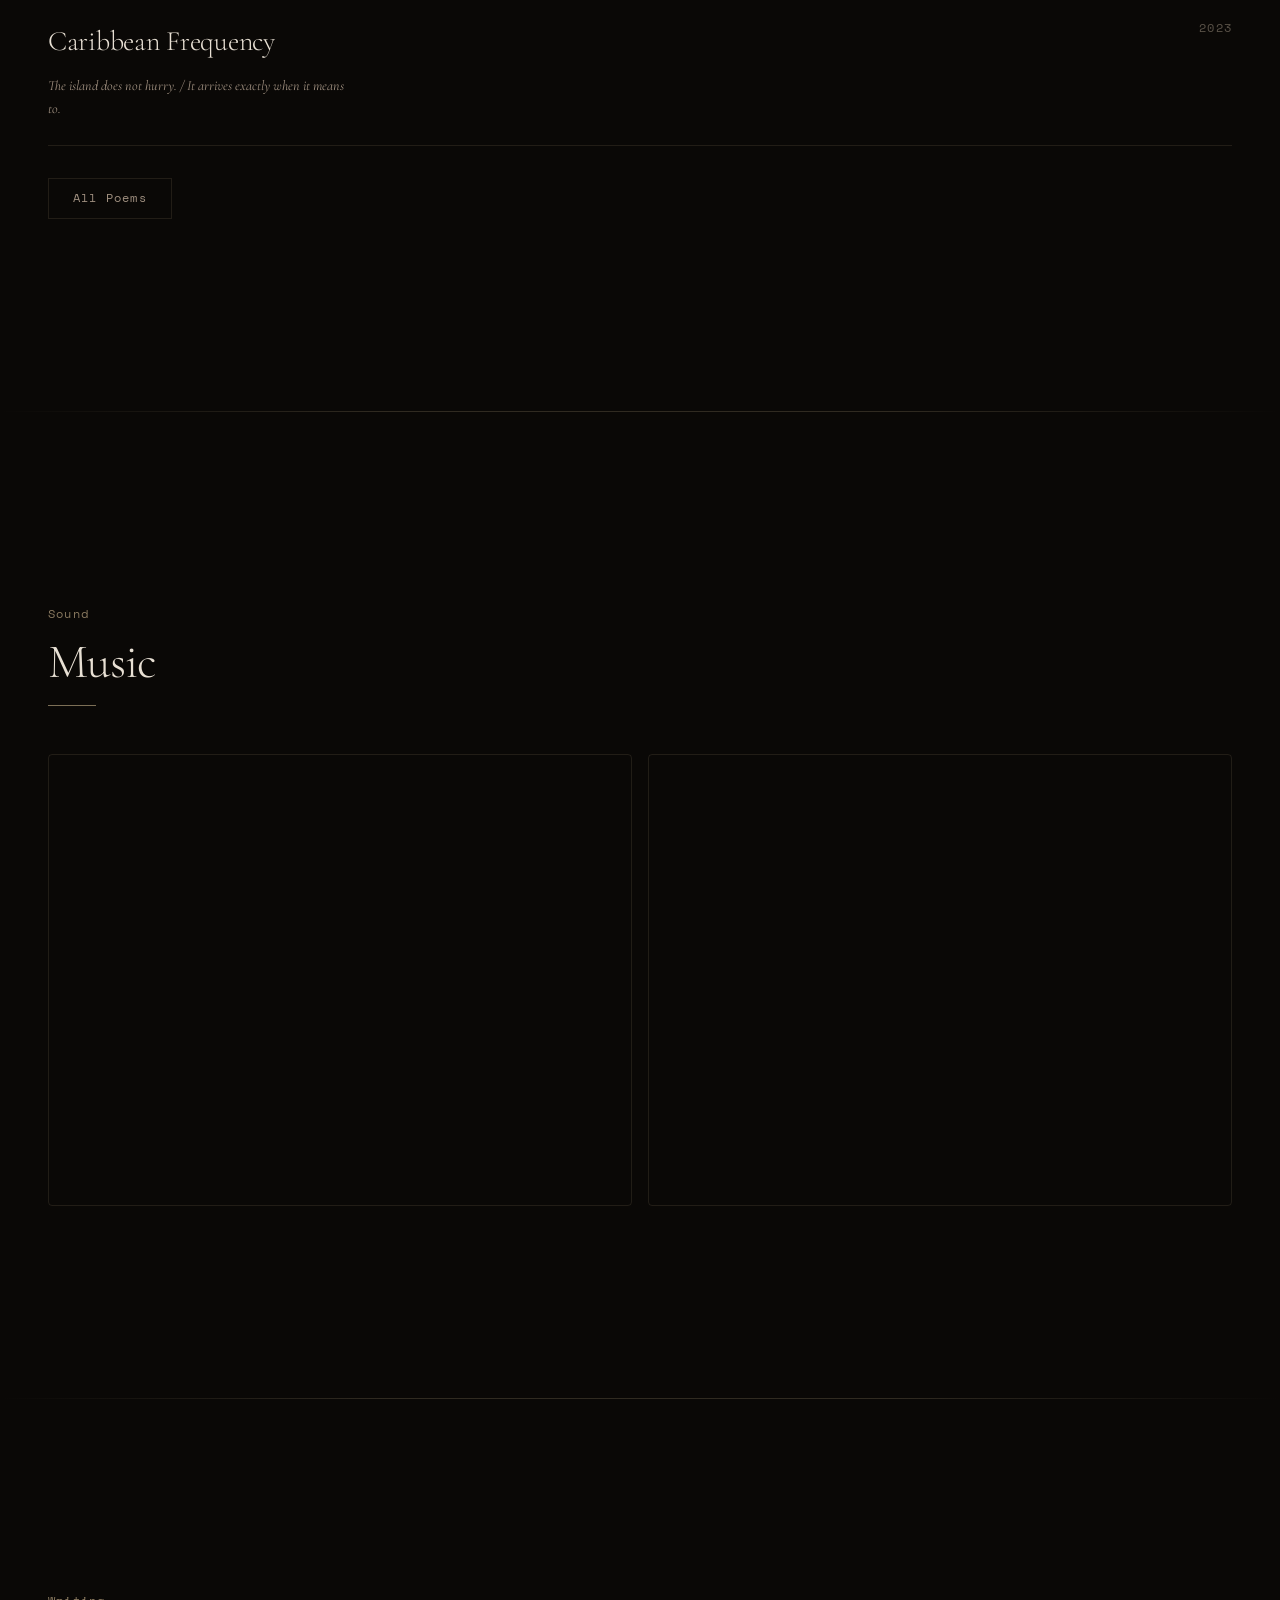
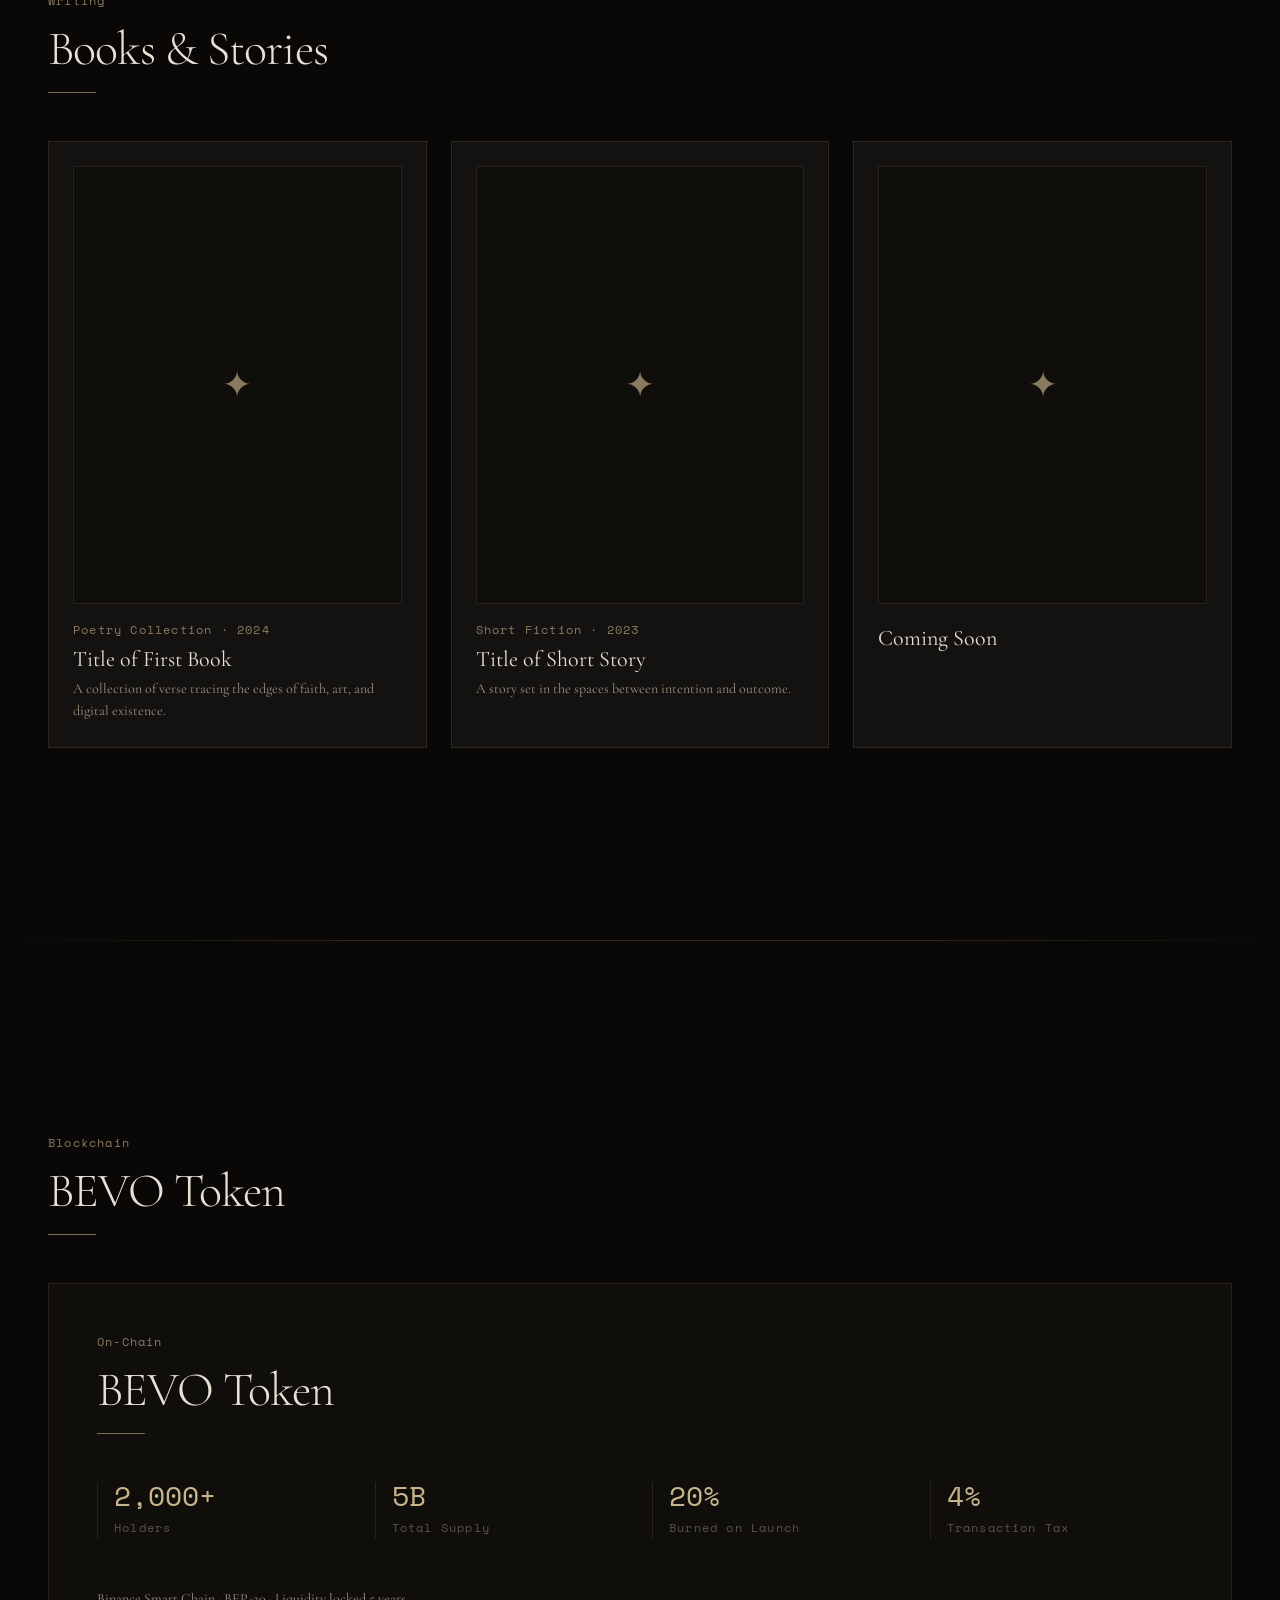
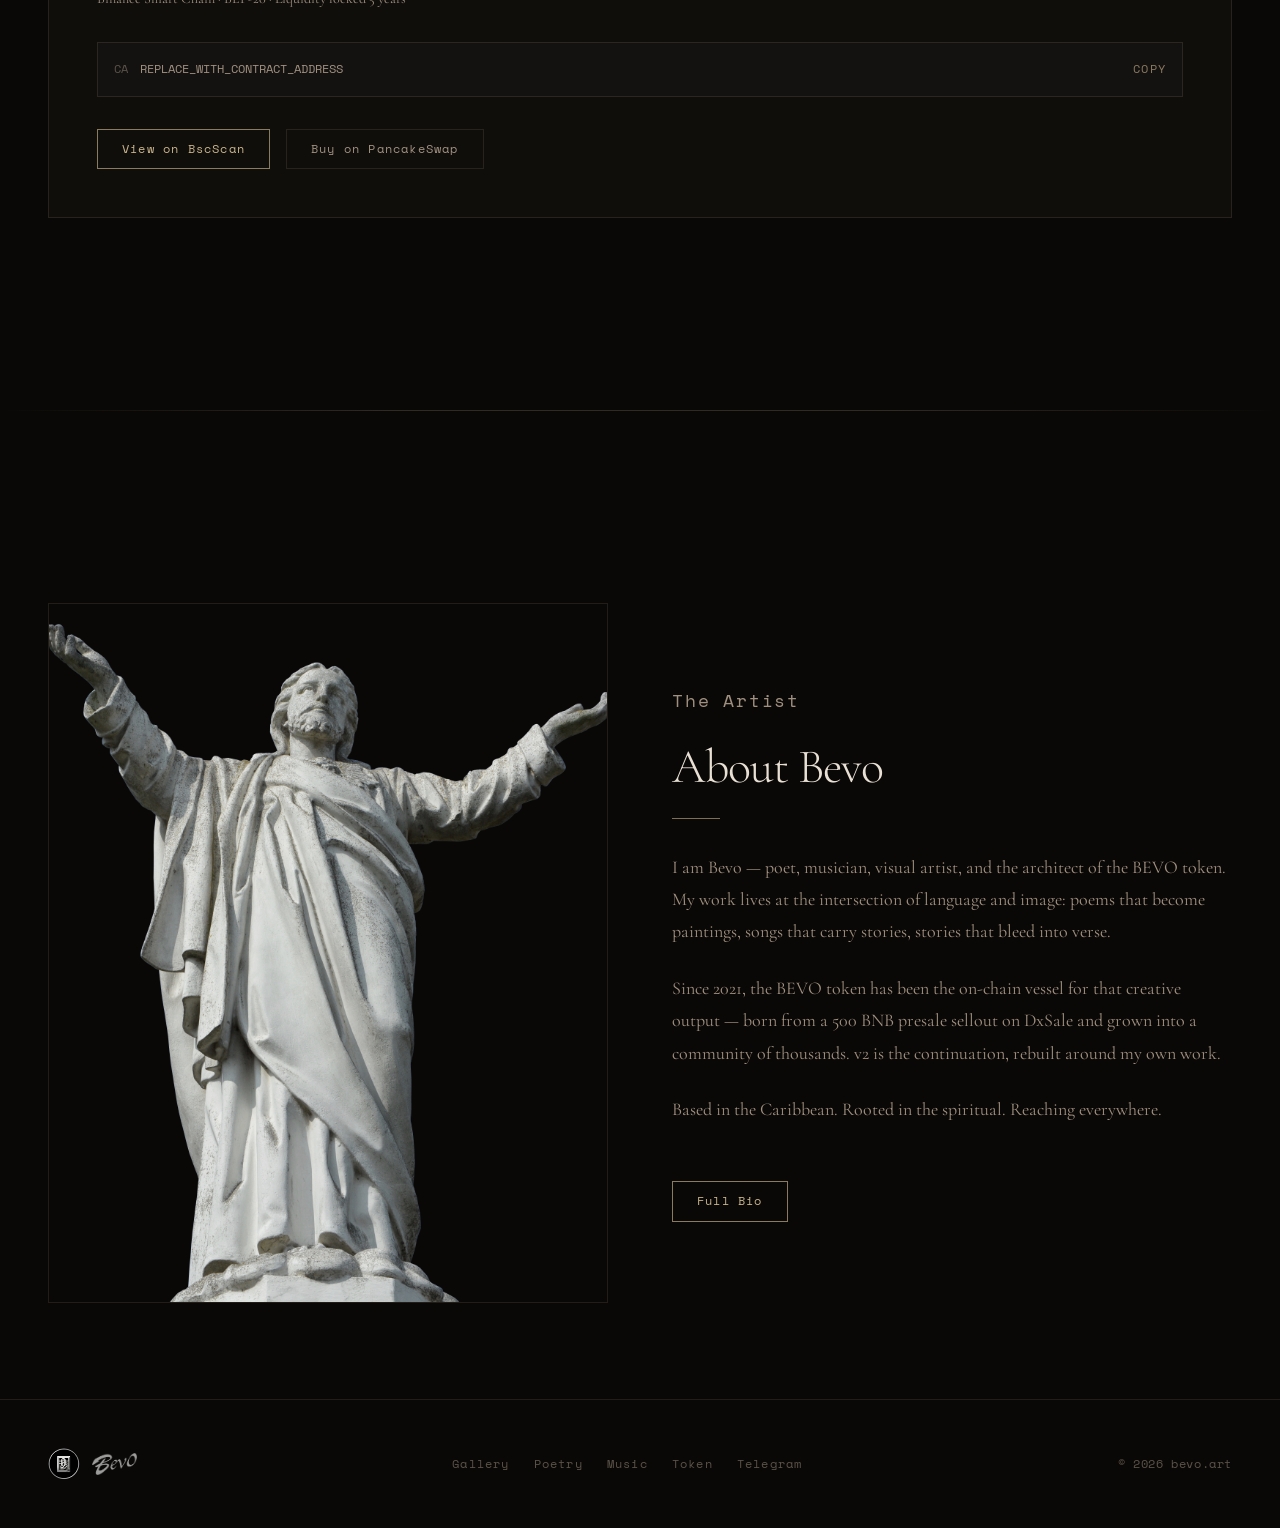
==== commit cd16529b: "apl" ====
--- a/index.html
+++ b/index.html
@@ -134,26 +134,24 @@
             <iframe
               src="https://open.spotify.com/embed/artist/4mF9PGVr6woqdnAS30mKvW?utm_source=generator&theme=0"
               width="100%"
-              height="352"
+              height="450"
               frameborder="0"
               allow="autoplay; clipboard-write; encrypted-media; fullscreen; picture-in-picture"
               loading="lazy"
               title="Bevo Rey on Spotify"
             ></iframe>
           </div>
-          <div class="music-links">
-            <p class="music-release-label">Latest release</p>
-            <h3 class="music-release-title">35</h3>
-            <p class="music-release-meta">Single, 2026</p>
-            <ol class="music-tracklist">
-              <li>Invisible</li>
-              <li>Guard Your Heart</li>
-              <li>Turquoise Dream</li>
-            </ol>
-            <div class="music-buttons">
-              <a href="https://music.apple.com/us/artist/bevo-rey/6781925906" target="_blank" rel="noopener" class="btn btn-gold">Listen on Apple Music</a>
-              <a href="https://open.spotify.com/artist/4mF9PGVr6woqdnAS30mKvW" target="_blank" rel="noopener" class="btn btn-ghost">Open in Spotify</a>
-            </div>
+          <div class="music-embed-wrap">
+            <iframe
+              src="https://embed.music.apple.com/us/album/35-single/6782352168?theme=dark"
+              width="100%"
+              height="450"
+              frameborder="0"
+              allow="autoplay *; encrypted-media *; fullscreen *; clipboard-write"
+              sandbox="allow-forms allow-popups allow-same-origin allow-scripts allow-storage-access-by-user-activation allow-top-navigation-by-user-activation"
+              loading="lazy"
+              title="35 by Bevo Rey on Apple Music"
+            ></iframe>
           </div>
         </div>
       </div>
--- a/css/layout.css
+++ b/css/layout.css
@@ -242,58 +242,6 @@
   width: 100%;
 }
 
-.music-links {
-  display: flex;
-  flex-direction: column;
-  justify-content: center;
-  padding: var(--space-8);
-  background: var(--color-bg-card);
-  border: 1px solid var(--color-border);
-}
-
-.music-release-label {
-  font-family: var(--font-mono);
-  font-size: var(--text-xs);
-  letter-spacing: var(--tracking-wide);
-  color: var(--color-gold-dim);
-  margin-bottom: var(--space-2);
-}
-
-.music-release-title {
-  font-size: var(--text-5xl);
-  font-weight: 300;
-  line-height: 1;
-  color: var(--color-text);
-}
-
-.music-release-meta {
-  font-style: italic;
-  color: var(--color-text-mid);
-  margin-bottom: var(--space-6);
-}
-
-.music-tracklist {
-  list-style: decimal-leading-zero;
-  padding-left: 2.2em;
-  margin-bottom: var(--space-8);
-  font-size: var(--text-lg);
-  color: var(--color-text);
-}
-.music-tracklist li {
-  padding-block: var(--space-2);
-  border-bottom: 1px solid var(--color-border);
-}
-.music-tracklist li::marker {
-  font-family: var(--font-mono);
-  font-size: var(--text-xs);
-  color: var(--color-text-faint);
-}
-
-.music-buttons {
-  display: flex;
-  flex-wrap: wrap;
-  gap: var(--space-3);
-}
 
 /* ─── Token ──────────────────────────────────────────────────────────────── */
 
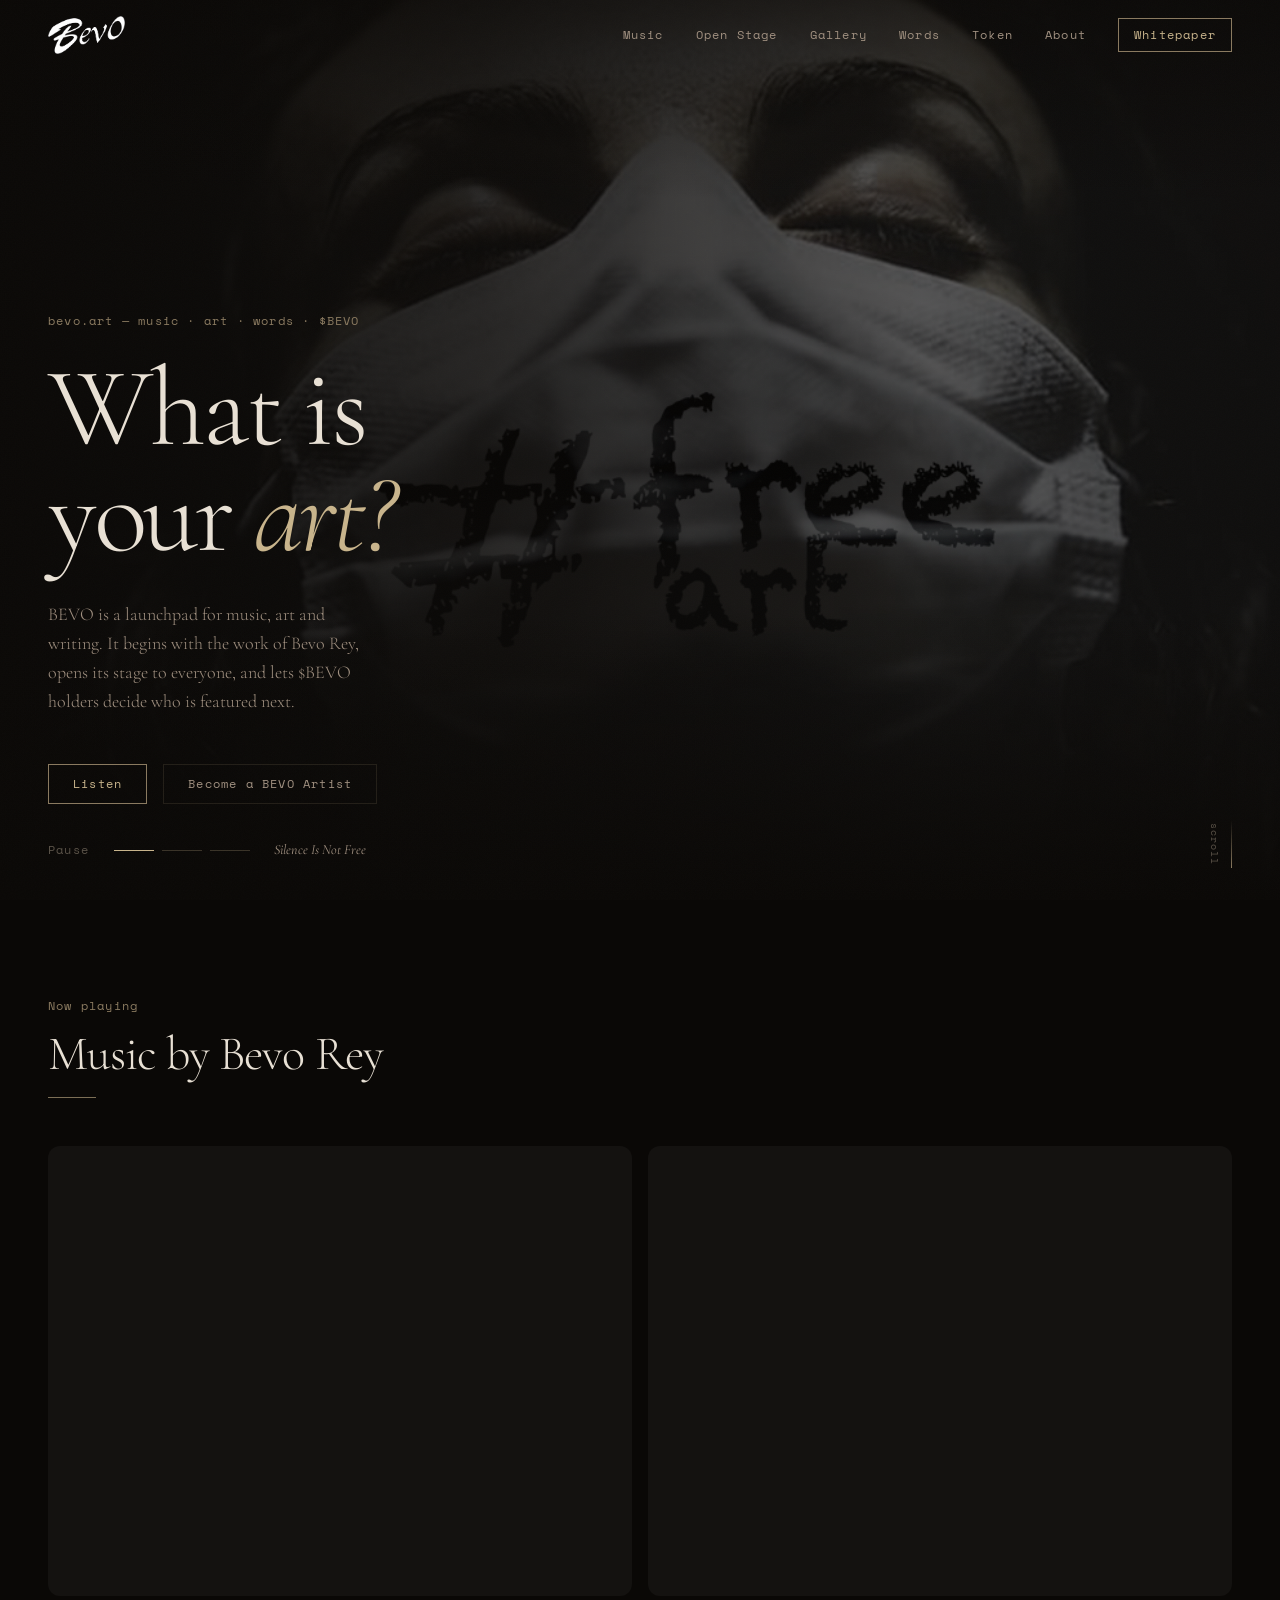
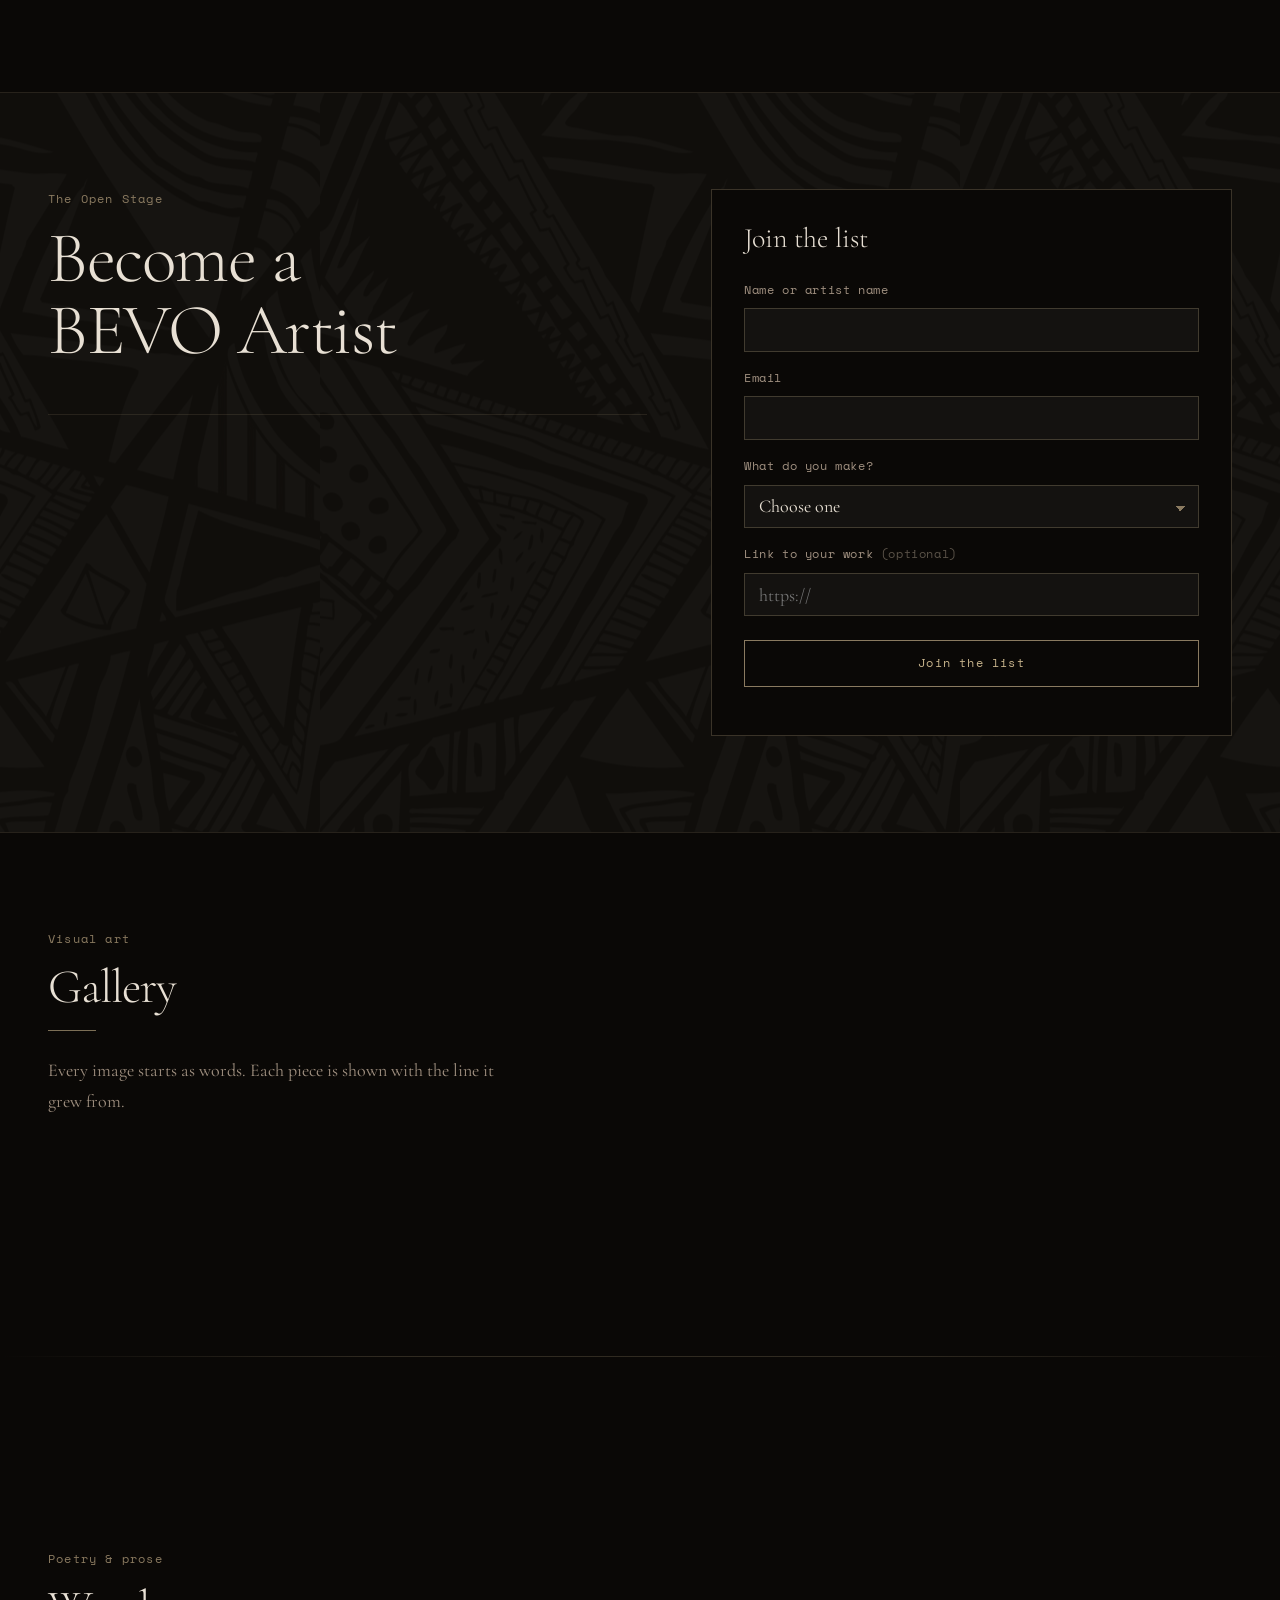
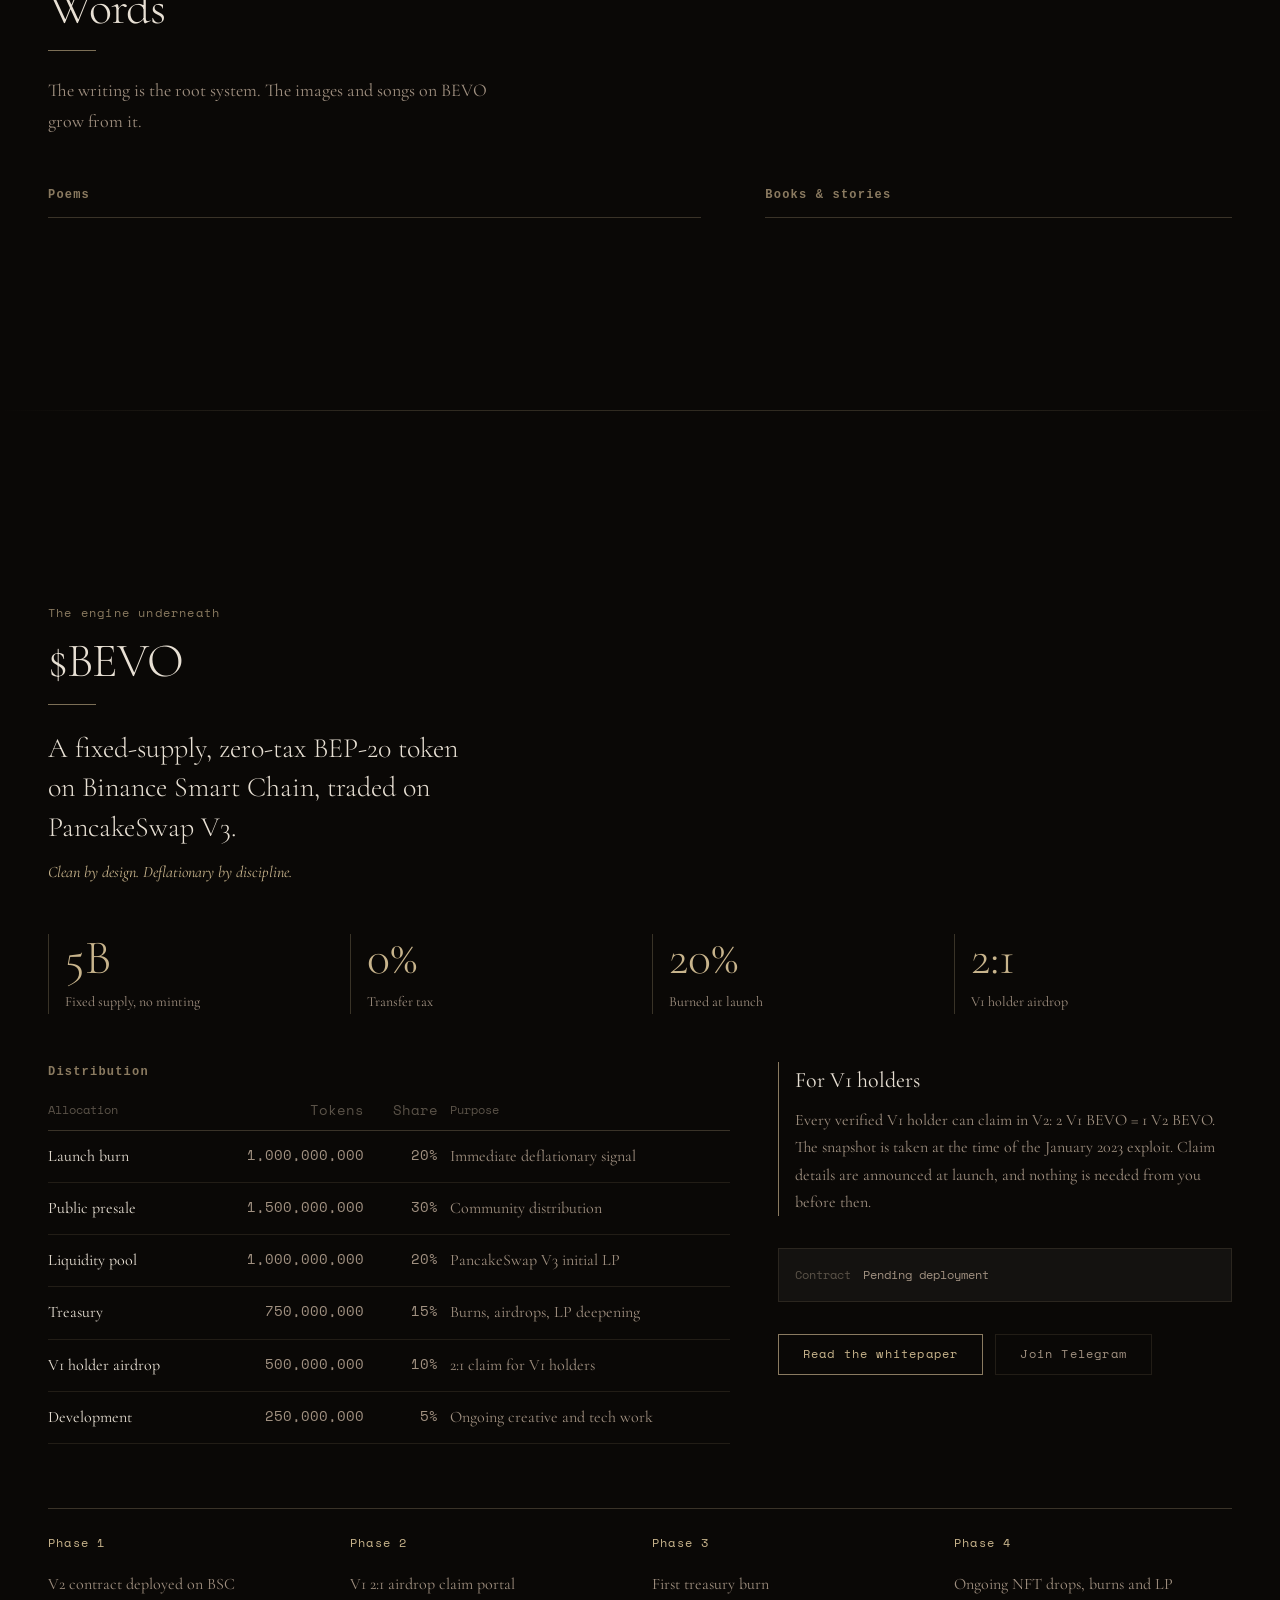
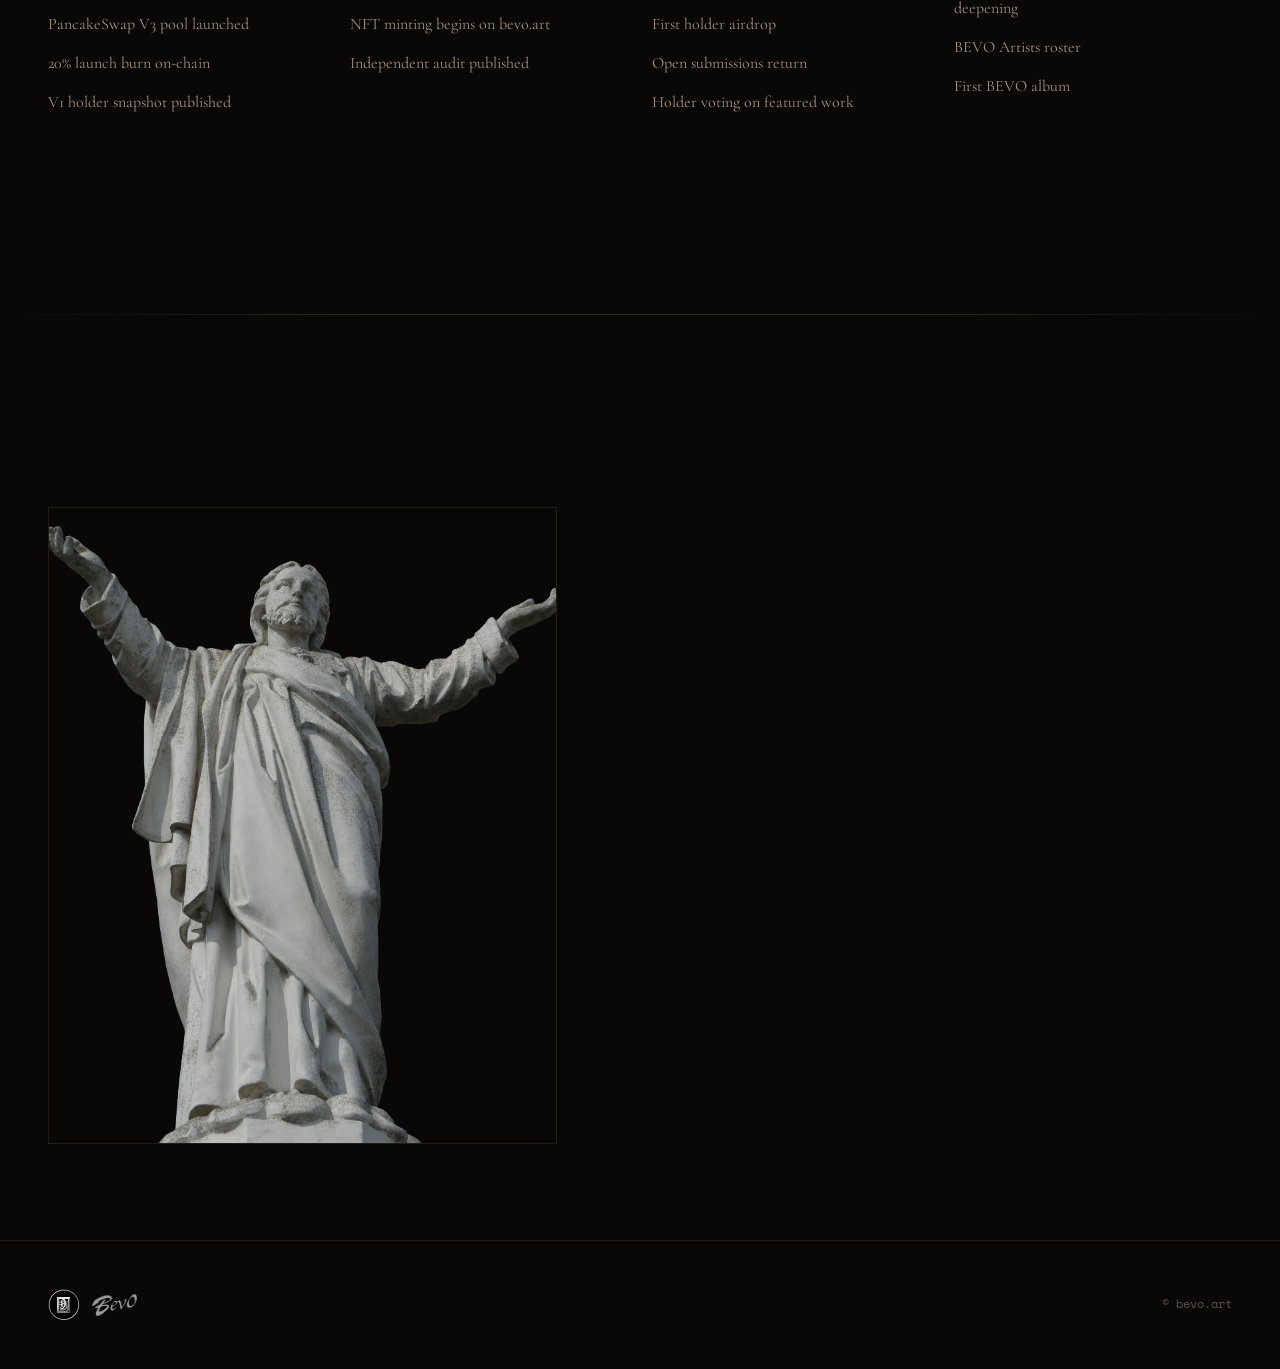
==== commit 03c56660: "redev" ====
--- a/index.html
+++ b/index.html
@@ -3,11 +3,11 @@
 <head>
   <meta charset="UTF-8">
   <meta name="viewport" content="width=device-width, initial-scale=1.0">
-  <title>BEVO — Art. Music. Poetry. Token.</title>
-  <meta name="description" content="Original art, music, poetry and digital NFTs by Bevo. BEVO token on Binance Smart Chain.">
-  <meta property="og:title" content="BEVO — Art. Music. Poetry. Token.">
-  <meta property="og:description" content="Original art, music, poetry and digital NFTs by Bevo.">
-  <meta property="og:image" content="images/bevo-logo.png">
+  <title>BEVO — What is your art?</title>
+  <meta name="description" content="BEVO is a launchpad for music, art and writing. It begins with the work of Bevo Rey, opens its stage to everyone, and lets $BEVO holders decide who is featured next.">
+  <meta property="og:title" content="BEVO — What is your art?">
+  <meta property="og:description" content="A launchpad for music, art and writing, anchored to $BEVO on Binance Smart Chain.">
+  <meta property="og:image" content="images/bevo-logo-silver.png">
   <meta name="theme-color" content="#0a0806">
 
   <link rel="icon" type="image/png" href="images/bevo-logo-silver.png">
@@ -21,7 +21,6 @@
   <link rel="stylesheet" href="css/tokens.css">
   <link rel="stylesheet" href="css/base.css">
   <link rel="stylesheet" href="css/layout.css">
-  <link rel="stylesheet" href="css/hero.css">
 </head>
 
 <body>
@@ -31,22 +30,17 @@
     <div class="container nav-inner">
 
       <a href="/" class="nav-logo" aria-label="BEVO home">
-        <img
-          class="nav-logo-wordmark"
-          src="images/bevo-wordmark.png"
-          alt="BevO"
-          height="38"
-        >
+        <img class="nav-logo-wordmark" src="images/bevo-wordmark.png" alt="BevO" height="38">
       </a>
 
       <nav id="nav-links" class="nav-links" aria-label="Main navigation">
-        <a href="#gallery"  class="nav-link">Gallery</a>
-        <a href="#poetry"   class="nav-link">Poetry</a>
-        <a href="#music"    class="nav-link">Music</a>
-        <a href="#books"    class="nav-link">Books</a>
-        <a href="#token"    class="nav-link">Token</a>
-        <a href="#about"    class="nav-link">About</a>
-        <a href="#token"    class="nav-cta">Buy BEVO</a>
+        <a href="#music"      class="nav-link">Music</a>
+        <a href="#open-stage" class="nav-link">Open Stage</a>
+        <a href="#gallery"    class="nav-link">Gallery</a>
+        <a href="#words"      class="nav-link">Words</a>
+        <a href="#token"      class="nav-link">Token</a>
+        <a href="#about"      class="nav-link">About</a>
+        <a href="docs/BEVO_Whitepaper_v2.3.pdf" class="nav-cta" target="_blank" rel="noopener">Whitepaper</a>
       </nav>
 
       <button id="nav-toggle" class="nav-toggle" aria-label="Open menu" aria-expanded="false" aria-controls="nav-links">
@@ -65,17 +59,17 @@
       <div class="hero-noise"></div>
 
       <div class="container hero-body">
-        <p class="hero-eyebrow">bevo.art — digital art · music · poetry · nft</p>
+        <p class="hero-eyebrow">bevo.art — music · art · words · $BEVO</p>
         <h1 class="hero-headline">
-          Art is the only<br>
-          <em>honest</em> currency.
+          What is<br>
+          your <em>art?</em>
         </h1>
         <p class="hero-sub">
-          Original works across canvas, verse, and sound — tokenised on Binance Smart Chain.
+          BEVO is a launchpad for music, art and writing. It begins with the work of Bevo Rey, opens its stage to everyone, and lets $BEVO holders decide who is featured next.
         </p>
         <div class="hero-actions">
-          <a href="#gallery" class="btn btn-gold">Explore the Work</a>
-          <a href="#token"   class="btn btn-ghost">BEVO Token</a>
+          <a href="#music"      class="btn btn-gold">Listen</a>
+          <a href="#open-stage" class="btn btn-ghost">Become a BEVO Artist</a>
         </div>
       </div>
 
@@ -86,47 +80,13 @@
         scroll
       </div>
     </section>
-
-    <!-- ─── Gallery ───────────────────────────────────────────────────────── -->
-    <section id="gallery" class="section">
-      <div class="container">
-        <div class="section-header">
-          <p class="section-label">Visual Art</p>
-          <h2 class="section-title">The Gallery</h2>
-          <div class="section-rule"></div>
-        </div>
-        <div id="gallery-grid" class="gallery-grid"></div>
-        <div style="margin-top:var(--space-8);text-align:center;">
-          <a href="pages/gallery.html" class="btn btn-ghost">View Full Gallery</a>
-        </div>
-      </div>
-    </section>
-
-    <hr class="gold-rule">
-
-    <!-- ─── Poetry ────────────────────────────────────────────────────────── -->
-    <section id="poetry" class="section">
-      <div class="container">
-        <div class="section-header">
-          <p class="section-label">Words</p>
-          <h2 class="section-title">Poetry</h2>
-          <div class="section-rule"></div>
-        </div>
-        <div id="poetry-list" class="poetry-list"></div>
-        <div style="margin-top:var(--space-8);">
-          <a href="pages/poetry.html" class="btn btn-ghost">All Poems</a>
-        </div>
-      </div>
-    </section>
-
-    <hr class="gold-rule">
 
     <!-- ─── Music ─────────────────────────────────────────────────────────── -->
     <section id="music" class="section">
       <div class="container">
         <div class="section-header">
-          <p class="section-label">Sound</p>
-          <h2 class="section-title">Music</h2>
+          <p class="section-label">Now playing</p>
+          <h2 class="section-title">Music by Bevo Rey</h2>
           <div class="section-rule"></div>
         </div>
         <div class="music-embeds">
@@ -135,7 +95,6 @@
               src="https://open.spotify.com/embed/artist/4mF9PGVr6woqdnAS30mKvW?utm_source=generator&theme=0"
               width="100%"
               height="450"
-              frameborder="0"
               allow="autoplay; clipboard-write; encrypted-media; fullscreen; picture-in-picture"
               loading="lazy"
               title="Bevo Rey on Spotify"
@@ -146,7 +105,6 @@
               src="https://embed.music.apple.com/us/album/35-single/6782352168?theme=dark"
               width="100%"
               height="450"
-              frameborder="0"
               allow="autoplay *; encrypted-media *; fullscreen *; clipboard-write"
               sandbox="allow-forms allow-popups allow-same-origin allow-scripts allow-storage-access-by-user-activation allow-top-navigation-by-user-activation"
               loading="lazy"
@@ -157,17 +115,96 @@
       </div>
     </section>
 
-    <hr class="gold-rule">
-
-    <!-- ─── Books ─────────────────────────────────────────────────────────── -->
-    <section id="books" class="section">
+    <!-- ─── Open Stage ────────────────────────────────────────────────────── -->
+    <section id="open-stage" class="section stage">
+      <div class="container stage-layout">
+
+        <div class="stage-intro">
+          <p class="section-label">The Open Stage</p>
+          <h2 class="stage-title">Become a BEVO&nbsp;Artist</h2>
+          <div id="stage-intro-text"></div>
+          <ol id="stage-steps" class="stage-steps"></ol>
+        </div>
+
+        <!-- Netlify collects these submissions: Site > Forms in your Netlify dashboard -->
+        <form
+          class="stage-form"
+          id="artist-form"
+          name="bevo-artists"
+          method="POST"
+          data-netlify="true"
+          netlify-honeypot="company"
+        >
+          <input type="hidden" name="form-name" value="bevo-artists">
+          <p class="hidden-field"><label>Leave this empty <input name="company"></label></p>
+
+          <h3>Join the list</h3>
+          <p class="stage-status" id="stage-status"></p>
+
+          <div class="field">
+            <label for="f-name">Name or artist name</label>
+            <input id="f-name" name="name" type="text" autocomplete="name" required>
+          </div>
+          <div class="field">
+            <label for="f-email">Email</label>
+            <input id="f-email" name="email" type="email" autocomplete="email" required>
+          </div>
+          <div class="field">
+            <label for="f-type">What do you make?</label>
+            <select id="f-type" name="type" required>
+              <option value="" disabled selected>Choose one</option>
+              <option>Music</option>
+              <option>Digital art</option>
+              <option>Writing</option>
+              <option>More than one</option>
+            </select>
+          </div>
+          <div class="field">
+            <label for="f-link">Link to your work <span class="field-optional">(optional)</span></label>
+            <input id="f-link" name="link" type="url" placeholder="https://">
+          </div>
+
+          <button type="submit" class="btn btn-gold">Join the list</button>
+          <p class="form-message" id="form-message" role="status" aria-live="polite"></p>
+        </form>
+
+      </div>
+    </section>
+
+    <!-- ─── Gallery ───────────────────────────────────────────────────────── -->
+    <section id="gallery" class="section">
       <div class="container">
         <div class="section-header">
-          <p class="section-label">Writing</p>
-          <h2 class="section-title">Books &amp; Stories</h2>
+          <p class="section-label">Visual art</p>
+          <h2 class="section-title">Gallery</h2>
           <div class="section-rule"></div>
-        </div>
-        <div id="books-grid" class="books-grid"></div>
+          <p class="section-intro">Every image starts as words. Each piece is shown with the line it grew from.</p>
+        </div>
+        <div id="gallery-grid" class="gallery-grid"></div>
+      </div>
+    </section>
+
+    <hr class="gold-rule">
+
+    <!-- ─── Words ─────────────────────────────────────────────────────────── -->
+    <section id="words" class="section">
+      <div class="container">
+        <div class="section-header">
+          <p class="section-label">Poetry &amp; prose</p>
+          <h2 class="section-title">Words</h2>
+          <div class="section-rule"></div>
+          <p class="section-intro">The writing is the root system. The images and songs on BEVO grow from it.</p>
+        </div>
+        <div class="words-layout">
+          <div>
+            <h3 class="words-col-title">Poems</h3>
+            <div id="poetry-list"></div>
+          </div>
+          <div>
+            <h3 class="words-col-title">Books &amp; stories</h3>
+            <div id="books-list"></div>
+          </div>
+        </div>
       </div>
     </section>
 
@@ -175,33 +212,18 @@
 
     <!-- ─── Token ─────────────────────────────────────────────────────────── -->
     <section id="token" class="section">
-      <div class="container">
-        <div class="section-header">
-          <p class="section-label">Blockchain</p>
-          <h2 class="section-title">BEVO Token</h2>
-          <div class="section-rule"></div>
-        </div>
-        <div id="token-block"></div>
-      </div>
+      <div class="container" id="token-block"></div>
     </section>
 
     <hr class="gold-rule">
 
-    <!-- ─── About ─────────────────────────────────────────────────────────── -->
+    <!-- ─── A message from Bevo ───────────────────────────────────────────── -->
     <section id="about" class="section">
-      <div class="container">
-        <div class="about-layout">
-          <div class="about-img-wrap">
-            <img src="images/art-figure.png" alt="Bevo" loading="lazy">
-          </div>
-          <div class="about-body">
-            <p class="section-label">The Artist</p>
-            <h2 class="section-title" style="margin-bottom:var(--space-6);">About Bevo</h2>
-            <div class="section-rule" style="margin-bottom:var(--space-8);"></div>
-            <div id="about-text"></div>
-            <a href="pages/about.html" class="btn btn-gold" style="margin-top:var(--space-8);">Full Bio</a>
-          </div>
-        </div>
+      <div class="container message-layout">
+        <div class="message-img">
+          <img src="images/art-figure.png" alt="Ascension, a statue with arms open to the sky" loading="lazy">
+        </div>
+        <div class="message-body" id="message-body"></div>
       </div>
     </section>
 
@@ -212,16 +234,10 @@
     <div class="container footer-inner">
       <div class="footer-logo">
         <img src="images/bevo-logo-silver.png" alt="BEVO" width="32" height="32">
-        <img src="images/bevo-wordmark.png" alt="BevO" height="24" class="footer-wordmark">
-      </div>
-      <nav class="footer-links" aria-label="Footer navigation">
-        <a href="#gallery"  class="footer-link">Gallery</a>
-        <a href="#poetry"   class="footer-link">Poetry</a>
-        <a href="#music"    class="footer-link">Music</a>
-        <a href="#token"    class="footer-link">Token</a>
-        <a href="https://t.me/bevotoken" target="_blank" rel="noopener" class="footer-link">Telegram</a>
-      </nav>
-      <p class="footer-copy" id="footer-year">© 2026 bevo.art</p>
+        <img src="images/bevo-wordmark.png" alt="BevO" height="22" class="footer-wordmark">
+      </div>
+      <nav class="footer-links" id="footer-links" aria-label="Footer navigation"></nav>
+      <p class="footer-copy" id="footer-year">© bevo.art</p>
     </div>
   </footer>
 
@@ -229,37 +245,9 @@
   <script src="js/content.js"></script>
   <script src="js/nav.js"></script>
   <script src="js/carousel.js"></script>
-  <script src="js/gallery.js"></script>
-  <script src="js/poetry.js"></script>
+  <script src="js/sections.js"></script>
   <script src="js/token.js"></script>
-  <script>
-    // Books
-    (function() {
-      const g = document.getElementById('books-grid');
-      if (!g || !window.BEVO) return;
-      g.innerHTML = BEVO.books.map(b => `
-        <article class="card book-card">
-          <div class="book-cover">${b.cover ? `<img src="${b.cover}" alt="${b.title}">` : '✦'}</div>
-          <div>
-            ${b.genre ? `<p class="book-genre">${b.genre} · ${b.year}</p>` : ''}
-            <h3 class="book-title">${b.title}</h3>
-            ${b.desc ? `<p class="book-desc">${b.desc}</p>` : ''}
-            ${b.link && b.link !== '#' ? `<a href="${b.link}" class="btn btn-ghost" style="margin-top:var(--space-4);" target="_blank">Read</a>` : ''}
-          </div>
-        </article>
-      `).join('');
-    })();
-
-    // About text
-    (function() {
-      const el = document.getElementById('about-text');
-      if (!el || !window.BEVO) return;
-      el.innerHTML = BEVO.about.bio.map(p => `<p>${p}</p>`).join('');
-    })();
-
-    // Footer year
-    document.getElementById('footer-year').textContent = `© ${new Date().getFullYear()} bevo.art`;
-  </script>
+  <script src="js/form.js"></script>
 
 </body>
 </html>
--- a/css/layout.css
+++ b/css/layout.css
@@ -103,7 +103,7 @@
   transition: transform var(--dur-mid), opacity var(--dur-mid);
 }
 
-@media (max-width: 768px) {
+@media (max-width: 960px) {
   .nav-toggle { display: flex; }
   .nav-links {
     display: none;
@@ -127,128 +127,568 @@
   .nav-cta { margin-top: var(--space-4); }
 }
 
-/* ─── Gallery Grid ───────────────────────────────────────────────────────── */
+/* ─── Hero ───────────────────────────────────────────────────────────────── */
+
+.hero {
+  min-height: 100svh;
+  display: flex;
+  flex-direction: column;
+  justify-content: flex-end;
+  padding-bottom: var(--space-24);
+  position: relative;
+  overflow: hidden;
+}
+
+/* Carousel stage: sits behind everything */
+.hero-carousel {
+  position: absolute;
+  inset: 0;
+  z-index: 0;
+  overflow: hidden;
+  background: var(--color-bg);
+}
+
+.hero-slide {
+  position: absolute;
+  inset: 0;
+  opacity: 0;
+  transition: opacity 1.4s var(--ease-out);
+}
+.hero-slide.is-active { opacity: 1; }
+
+.hero-slide-media {
+  width: 100%;
+  height: 100%;
+  object-fit: cover;
+  object-position: var(--pos, center);
+  filter: brightness(var(--dim, 0.5)) saturate(0.85);
+  transform: scale(1.02);
+  /* hold the zoom until the slide has faded out, then reset */
+  transition: transform 0s linear 1.6s;
+}
+
+/* Slow drift on still images only */
+.hero-slide.is-active img.hero-slide-media {
+  transform: scale(1.1);
+  transition: transform 14s linear;
+}
+
+/* Shade keeps the headline readable over any image */
+.hero-shade {
+  position: absolute;
+  inset: 0;
+  z-index: 1;
+  pointer-events: none;
+  background:
+    linear-gradient(180deg, rgba(10,8,6,0.7) 0%, transparent 22%),
+    linear-gradient(0deg, var(--color-bg) 0%, transparent 32%),
+    linear-gradient(90deg, rgba(10,8,6,0.92) 0%, rgba(10,8,6,0.7) 38%, rgba(10,8,6,0.25) 72%, rgba(10,8,6,0.4) 100%);
+}
+
+.hero-noise {
+  position: absolute;
+  inset: 0;
+  z-index: 1;
+  opacity: 0.018;
+  background-image: url("data:image/svg+xml,%3Csvg viewBox='0 0 256 256' xmlns='http://www.w3.org/2000/svg'%3E%3Cfilter id='n'%3E%3CfeTurbulence type='fractalNoise' baseFrequency='0.9' numOctaves='4' stitchTiles='stitch'/%3E%3C/filter%3E%3Crect width='100%25' height='100%25' filter='url(%23n)'/%3E%3C/svg%3E");
+  background-size: 256px;
+  pointer-events: none;
+}
+
+.hero-body {
+  position: relative;
+  z-index: 2;
+}
+
+.hero-eyebrow {
+  font-family: var(--font-mono);
+  font-size: var(--text-xs);
+  letter-spacing: var(--tracking-wide);
+  color: var(--color-gold-dim);
+  margin-bottom: var(--space-6);
+}
+
+.hero-headline {
+  font-size: var(--text-hero);
+  font-weight: 300;
+  line-height: 0.95;
+  letter-spacing: -0.03em;
+  color: var(--color-text);
+  margin-bottom: var(--space-8);
+}
+
+.hero-headline em {
+  font-style: italic;
+  color: var(--color-gold);
+}
+
+.hero-sub {
+  max-width: 36ch;
+  font-size: var(--text-lg);
+  font-weight: 300;
+  color: var(--color-text-mid);
+  line-height: 1.6;
+  margin-bottom: var(--space-12);
+}
+
+.hero-actions {
+  display: flex;
+  align-items: center;
+  gap: var(--space-4);
+  flex-wrap: wrap;
+}
+
+/* ─── Carousel controls ──────────────────────────────────────────────────── */
+
+.hero-controls {
+  position: absolute;
+  left: 0;
+  right: 0;
+  bottom: var(--space-8);
+  z-index: 2;
+  display: flex;
+  align-items: center;
+  gap: var(--space-6);
+  padding-right: calc(var(--gutter) + 2.5rem); /* clear the scroll cue */
+}
+.hero-controls:empty { display: none; }
+
+.hero-pause {
+  font-family: var(--font-mono);
+  font-size: var(--text-xs);
+  letter-spacing: var(--tracking-wide);
+  color: var(--color-text-faint);
+  min-width: 3.5em;
+  padding-block: var(--space-2);
+  text-align: left;
+  transition: color var(--dur-fast);
+}
+.hero-pause:hover { color: var(--color-gold); }
+
+.hero-dots {
+  display: flex;
+  gap: var(--space-2);
+}
+
+.hero-dot {
+  position: relative;
+  width: 2.5rem;
+  height: 22px; /* tap target; the visible line is 1px */
+}
+
+.hero-dot::before,
+.hero-dot-fill {
+  content: '';
+  position: absolute;
+  left: 0;
+  right: 0;
+  top: 50%;
+  height: 1px;
+}
+.hero-dot::before { background: var(--color-border-mid); }
+.hero-dot:hover::before { background: var(--color-text-mid); }
+
+.hero-dot-fill {
+  background: var(--color-gold);
+  transform: scaleX(0);
+  transform-origin: left;
+}
+
+.hero-dot.is-active.is-timed .hero-dot-fill {
+  animation: hero-fill var(--dur, 7000ms) linear forwards;
+}
+.hero-controls.is-paused .hero-dot-fill { animation-play-state: paused; }
+
+@keyframes hero-fill {
+  from { transform: scaleX(0); }
+  to   { transform: scaleX(1); }
+}
+
+.hero-caption {
+  flex: 1;
+  min-width: 0;
+  font-style: italic;
+  font-size: var(--text-sm);
+  color: var(--color-text-mid);
+  white-space: nowrap;
+  overflow: hidden;
+  text-overflow: ellipsis;
+}
+
+/* ─── Scroll cue ─────────────────────────────────────────────────────────── */
+
+.hero-scroll {
+  position: absolute;
+  z-index: 2;
+  bottom: var(--space-8);
+  right: var(--gutter);
+  display: flex;
+  flex-direction: column;
+  align-items: center;
+  gap: var(--space-2);
+  color: var(--color-text-faint);
+  font-family: var(--font-mono);
+  font-size: 0.6rem;
+  letter-spacing: var(--tracking-wide);
+  writing-mode: vertical-rl;
+}
+
+.hero-scroll-line {
+  width: 1px;
+  height: 48px;
+  background: linear-gradient(to bottom, transparent, var(--color-gold-dim));
+}
+
+/* Text runs full width on phones, so shade evenly instead of left-heavy */
+@media (max-width: 768px) {
+  .hero-shade {
+    background:
+      linear-gradient(180deg, rgba(10,8,6,0.75) 0%, transparent 25%),
+      linear-gradient(0deg, var(--color-bg) 8%, rgba(10,8,6,0.6) 60%, rgba(10,8,6,0.45) 100%);
+  }
+}
+
+/* ─── Section intro text ─────────────────────────────────────────────────── */
+
+.section-intro {
+  max-width: 52ch;
+  font-size: var(--text-lg);
+  color: var(--color-text-mid);
+  line-height: 1.7;
+  margin-top: var(--space-6);
+}
+
+/* ─── Music ──────────────────────────────────────────────────────────────── */
+
+.music-embeds {
+  display: grid;
+  grid-template-columns: repeat(auto-fit, minmax(300px, 1fr));
+  gap: var(--space-4);
+}
+
+.music-embed-wrap {
+  border-radius: 12px;
+  overflow: hidden;
+  background: var(--color-bg-card);
+}
+
+.music-embed-wrap iframe {
+  display: block;
+  width: 100%;
+  border: 0;
+}
+
+/* ─── Open Stage ─────────────────────────────────────────────────────────── */
+
+.stage {
+  position: relative;
+  overflow: hidden;
+  background: var(--color-bg-raised);
+  border-block: 1px solid var(--color-border);
+}
+
+/* The tribal pattern, barely there, as the stage floor */
+.stage::before {
+  content: '';
+  position: absolute;
+  inset: 0;
+  background: url('../images/tribal-pattern.jpg') center / 640px repeat;
+  opacity: 0.025;
+  pointer-events: none;
+}
+
+.stage .container { position: relative; }
+
+.stage-title {
+  font-size: clamp(2.75rem, 6vw, 4.5rem);
+  font-weight: 300;
+  line-height: 1;
+  letter-spacing: -0.02em;
+  color: var(--color-text);
+}
+
+.stage-layout {
+  display: grid;
+  grid-template-columns: 1.15fr 1fr;
+  gap: var(--space-16);
+  align-items: start;
+}
+
+.stage-intro-text p {
+  font-size: var(--text-lg);
+  color: var(--color-text-mid);
+  line-height: 1.75;
+  margin-top: var(--space-6);
+  max-width: 50ch;
+}
+
+.stage-steps {
+  counter-reset: step;
+  margin-top: var(--space-12);
+  border-top: 1px solid var(--color-border);
+}
+
+.stage-step {
+  counter-increment: step;
+  display: grid;
+  grid-template-columns: 3rem 1fr;
+  gap: var(--space-4);
+  padding-block: var(--space-6);
+  border-bottom: 1px solid var(--color-border);
+}
+
+.stage-step::before {
+  content: counter(step, decimal-leading-zero);
+  font-family: var(--font-mono);
+  font-size: var(--text-xs);
+  color: var(--color-gold-dim);
+  padding-top: 0.45em;
+}
+
+.stage-step h3 {
+  font-size: var(--text-xl);
+  font-weight: 400;
+  color: var(--color-text);
+  line-height: 1.3;
+}
+
+.stage-step p {
+  font-size: var(--text-base);
+  color: var(--color-text-mid);
+  margin-top: var(--space-1);
+}
+
+.stage-step:last-child h3 { color: var(--color-gold); }
+
+/* Sign-up card */
+.stage-form {
+  background: var(--color-bg);
+  border: 1px solid var(--color-border-mid);
+  padding: var(--space-8);
+  position: sticky;
+  top: 6rem;
+}
+
+.stage-form h3 {
+  font-size: var(--text-2xl);
+  font-weight: 300;
+  color: var(--color-text);
+  line-height: 1.2;
+}
+
+.stage-status {
+  font-size: var(--text-sm);
+  color: var(--color-text-mid);
+  margin-top: var(--space-2);
+  margin-bottom: var(--space-6);
+}
+
+.field { margin-bottom: var(--space-4); }
+
+.field label {
+  display: block;
+  font-family: var(--font-mono);
+  font-size: var(--text-xs);
+  letter-spacing: 0.05em;
+  color: var(--color-text-mid);
+  margin-bottom: var(--space-2);
+}
+
+.field input,
+.field select {
+  width: 100%;
+  background: var(--color-bg-card);
+  border: 1px solid var(--color-border-mid);
+  color: var(--color-text);
+  font-family: var(--font-display);
+  font-size: var(--text-lg);
+  padding: 0.55em 0.75em;
+  border-radius: 0;
+  appearance: none;
+  -webkit-appearance: none;
+}
+
+.field select {
+  background-image: linear-gradient(45deg, transparent 50%, var(--color-gold-dim) 50%),
+                    linear-gradient(135deg, var(--color-gold-dim) 50%, transparent 50%);
+  background-position: calc(100% - 18px) 55%, calc(100% - 13px) 55%;
+  background-size: 5px 5px;
+  background-repeat: no-repeat;
+}
+
+.field input:focus,
+.field select:focus {
+  outline: none;
+  border-color: var(--color-gold);
+}
+
+.field-optional { color: var(--color-text-faint); }
+
+.stage-form .btn {
+  width: 100%;
+  justify-content: center;
+  margin-top: var(--space-2);
+  padding-block: 1em;
+}
+
+.form-message {
+  font-size: var(--text-base);
+  color: var(--color-text-mid);
+  margin-top: var(--space-4);
+}
+.form-message.is-success { color: var(--color-gold); }
+
+.hidden-field { display: none; }
+
+@media (max-width: 900px) {
+  .stage-layout { grid-template-columns: 1fr; gap: var(--space-12); }
+  .stage-form { position: static; }
+}
+
+/* ─── Gallery ────────────────────────────────────────────────────────────── */
 
 .gallery-grid {
   display: grid;
   grid-template-columns: repeat(3, 1fr);
-  gap: var(--space-3);
-}
-
-.gallery-item {
-  aspect-ratio: 3/4;
+  gap: var(--space-8) var(--space-4);
+}
+
+.gallery-item { margin: 0; }
+
+.gallery-frame {
+  aspect-ratio: 4 / 5;
   overflow: hidden;
-  position: relative;
-  cursor: pointer;
-}
-
-.gallery-item-img {
+  background: var(--color-bg-card);
+  border: 1px solid var(--color-border);
+}
+
+.gallery-frame img {
   width: 100%;
   height: 100%;
   object-fit: cover;
   transition: transform var(--dur-slow) var(--ease-out);
-  background: var(--color-bg-card);
-}
-
-.gallery-item:hover .gallery-item-img { transform: scale(1.04); }
-
-.gallery-item-overlay {
-  position: absolute;
-  inset: 0;
-  background: linear-gradient(to top, rgba(10,8,6,0.9) 0%, transparent 50%);
-  opacity: 0;
-  transition: opacity var(--dur-mid) var(--ease-out);
-  display: flex;
-  align-items: flex-end;
-  padding: var(--space-4);
-}
-
-.gallery-item:hover .gallery-item-overlay { opacity: 1; }
-
-.gallery-item-title {
-  font-size: var(--text-sm);
-  font-weight: 400;
-  color: var(--color-text);
-  letter-spacing: 0.05em;
-}
-
-@media (max-width: 768px) {
-  .gallery-grid { grid-template-columns: repeat(2, 1fr); }
-}
-@media (max-width: 480px) {
-  .gallery-grid { grid-template-columns: 1fr; }
-}
-
-/* ─── Poetry ─────────────────────────────────────────────────────────────── */
-
-.poetry-list {
+}
+.gallery-item:hover .gallery-frame img { transform: scale(1.03); }
+
+.gallery-frame.is-empty {
+  display: flex;
+  align-items: center;
+  justify-content: center;
+  color: var(--color-text-faint);
+  font-style: italic;
+}
+
+.gallery-caption { padding-top: var(--space-4); }
+
+.gallery-title {
+  font-size: var(--text-lg);
+  color: var(--color-text);
+  line-height: 1.3;
+}
+
+.gallery-poem {
+  font-style: italic;
+  font-size: var(--text-base);
+  color: var(--color-text-mid);
+  line-height: 1.5;
+  margin-top: var(--space-1);
+}
+
+@media (max-width: 900px) { .gallery-grid { grid-template-columns: repeat(2, 1fr); } }
+@media (max-width: 520px) { .gallery-grid { grid-template-columns: 1fr; } }
+
+/* ─── Words ──────────────────────────────────────────────────────────────── */
+
+.words-layout {
   display: grid;
-  gap: var(--space-1);
+  grid-template-columns: 1.4fr 1fr;
+  gap: var(--space-16);
+}
+
+.words-col-title {
+  font-family: var(--font-mono);
+  font-size: var(--text-xs);
+  letter-spacing: var(--tracking-wide);
+  color: var(--color-gold-dim);
+  padding-bottom: var(--space-3);
+  border-bottom: 1px solid var(--color-border-mid);
 }
 
 .poem-item {
   display: grid;
   grid-template-columns: 1fr auto;
-  align-items: start;
-  gap: var(--space-8);
-  padding: var(--space-6) 0;
+  gap: var(--space-6);
+  padding-block: var(--space-6);
   border-bottom: 1px solid var(--color-border);
-  transition: border-color var(--dur-mid);
-  cursor: pointer;
-}
-.poem-item:hover { border-color: var(--color-border-mid); }
+}
 
 .poem-title {
   font-size: var(--text-2xl);
   font-weight: 300;
-  letter-spacing: -0.01em;
-  color: var(--color-text);
-  transition: color var(--dur-fast);
-}
-.poem-item:hover .poem-title { color: var(--color-gold); }
+  color: var(--color-text);
+  line-height: 1.2;
+}
 
 .poem-excerpt {
-  font-size: var(--text-sm);
+  font-style: italic;
   color: var(--color-text-mid);
   margin-top: var(--space-2);
+  max-width: 48ch;
+}
+
+.poem-meta,
+.book-meta {
+  font-family: var(--font-mono);
+  font-size: var(--text-xs);
+  color: var(--color-text-faint);
+  white-space: nowrap;
+  padding-top: 0.6em;
+}
+
+.book-item {
+  padding-block: var(--space-6);
+  border-bottom: 1px solid var(--color-border);
+}
+
+.book-title {
+  font-size: var(--text-xl);
+  font-weight: 400;
+  color: var(--color-text);
+  line-height: 1.3;
+  margin-top: var(--space-1);
+}
+
+.book-desc {
+  color: var(--color-text-mid);
+  margin-top: var(--space-2);
+}
+
+.book-link {
+  display: inline-block;
+  margin-top: var(--space-3);
+  font-family: var(--font-mono);
+  font-size: var(--text-xs);
+  letter-spacing: var(--tracking-wide);
+  color: var(--color-gold);
+}
+
+@media (max-width: 900px) { .words-layout { grid-template-columns: 1fr; gap: var(--space-12); } }
+
+/* ─── Token ──────────────────────────────────────────────────────────────── */
+
+.token-lead {
+  font-size: var(--text-2xl);
+  font-weight: 300;
+  line-height: 1.4;
+  color: var(--color-text);
+  max-width: 34ch;
+  margin-top: var(--space-6);
+}
+
+.token-motto {
   font-style: italic;
-  max-width: 50ch;
-}
-
-.poem-meta {
-  font-family: var(--font-mono);
-  font-size: var(--text-xs);
-  color: var(--color-text-faint);
-  letter-spacing: var(--tracking-wide);
-  white-space: nowrap;
-}
-
-/* ─── Music ──────────────────────────────────────────────────────────────── */
-
-.music-embeds {
-  display: grid;
-  grid-template-columns: repeat(auto-fit, minmax(300px, 1fr));
-  gap: var(--space-4);
-}
-
-.music-embed-wrap {
-  border-radius: var(--radius-sm);
-  overflow: hidden;
-  border: 1px solid var(--color-border);
-}
-
-.music-embed-wrap iframe {
-  display: block;
-  width: 100%;
-}
-
-
-/* ─── Token ──────────────────────────────────────────────────────────────── */
-
-.token-block {
-  background: var(--color-bg-raised);
-  border: 1px solid var(--color-border);
-  padding: var(--space-12);
+  color: var(--color-gold);
+  margin-top: var(--space-3);
 }
 
 .token-stats {
@@ -259,125 +699,208 @@
 }
 
 .token-stat {
-  border-left: 1px solid var(--color-border);
+  border-left: 1px solid var(--color-border-mid);
   padding-left: var(--space-4);
 }
 
 .token-stat-value {
-  font-family: var(--font-mono);
-  font-size: var(--text-2xl);
+  font-size: var(--text-4xl);
+  font-weight: 300;
   color: var(--color-gold);
   line-height: 1;
+}
+
+.token-stat-label {
+  font-size: var(--text-sm);
+  color: var(--color-text-mid);
+  margin-top: var(--space-2);
+}
+
+.token-grid {
+  display: grid;
+  grid-template-columns: 1.5fr 1fr;
+  gap: var(--space-12);
+  align-items: start;
+}
+
+.token-subhead {
+  font-family: var(--font-mono);
+  font-size: var(--text-xs);
+  letter-spacing: var(--tracking-wide);
+  color: var(--color-gold-dim);
+  margin-bottom: var(--space-4);
+}
+
+.dist-table {
+  width: 100%;
+  border-collapse: collapse;
+  font-size: var(--text-base);
+}
+
+.dist-table th {
+  text-align: left;
+  font-family: var(--font-mono);
+  font-size: var(--text-xs);
+  font-weight: 400;
+  color: var(--color-text-faint);
+  padding: 0 var(--space-3) var(--space-2) 0;
+  border-bottom: 1px solid var(--color-border-mid);
+}
+
+.dist-table td {
+  padding: var(--space-3) var(--space-3) var(--space-3) 0;
+  border-bottom: 1px solid var(--color-border);
+  color: var(--color-text-mid);
+  vertical-align: top;
+}
+
+.dist-table td:first-child { color: var(--color-text); }
+.dist-table .num {
+  font-family: var(--font-mono);
+  font-size: var(--text-sm);
+  text-align: right;
+  white-space: nowrap;
+}
+.dist-table th.num { text-align: right; }
+
+.token-side {
+  display: flex;
+  flex-direction: column;
+  gap: var(--space-8);
+}
+
+.token-note {
+  border-left: 1px solid var(--color-gold-dim);
+  padding-left: var(--space-4);
+  color: var(--color-text-mid);
+}
+.token-note h3 {
+  font-size: var(--text-xl);
+  font-weight: 400;
+  color: var(--color-text);
   margin-bottom: var(--space-2);
 }
 
-.token-stat-label {
-  font-family: var(--font-mono);
-  font-size: var(--text-xs);
-  letter-spacing: var(--tracking-wide);
-  color: var(--color-text-faint);
-}
-
-.token-address {
-  display: flex;
-  align-items: center;
-  gap: var(--space-3);
+.token-contract {
+  font-family: var(--font-mono);
+  font-size: var(--text-xs);
+  color: var(--color-text-mid);
+  word-break: break-all;
   padding: var(--space-4);
   background: var(--color-bg-card);
   border: 1px solid var(--color-border);
-  font-family: var(--font-mono);
-  font-size: var(--text-xs);
-  color: var(--color-text-mid);
-  word-break: break-all;
-  margin-top: var(--space-8);
-}
-
-@media (max-width: 768px) {
+  display: flex;
+  gap: var(--space-3);
+  align-items: center;
+}
+.token-contract span:first-child { color: var(--color-text-faint); }
+.token-copy {
+  margin-left: auto;
+  font-family: var(--font-mono);
+  font-size: var(--text-xs);
+  color: var(--color-gold);
+}
+
+.token-actions {
+  display: flex;
+  flex-wrap: wrap;
+  gap: var(--space-3);
+}
+
+/* Roadmap: a real sequence of phases */
+.roadmap {
+  display: grid;
+  grid-template-columns: repeat(4, 1fr);
+  gap: var(--space-6);
+  margin-top: var(--space-16);
+  border-top: 1px solid var(--color-border-mid);
+  padding-top: var(--space-6);
+}
+
+.roadmap-phase h3 {
+  font-family: var(--font-mono);
+  font-size: var(--text-xs);
+  font-weight: 400;
+  letter-spacing: var(--tracking-wide);
+  color: var(--color-gold);
+  margin-bottom: var(--space-3);
+}
+
+.roadmap-phase li {
+  font-size: var(--text-base);
+  color: var(--color-text-mid);
+  line-height: 1.45;
+  padding-block: var(--space-2);
+}
+
+@media (max-width: 900px) {
   .token-stats { grid-template-columns: repeat(2, 1fr); }
-  .token-block { padding: var(--space-8) var(--space-6); }
-}
-
-/* ─── Books ──────────────────────────────────────────────────────────────── */
-
-.books-grid {
+  .token-grid  { grid-template-columns: 1fr; }
+  .roadmap     { grid-template-columns: repeat(2, 1fr); }
+}
+@media (max-width: 520px) {
+  .roadmap { grid-template-columns: 1fr; }
+  .dist-table .purpose { display: none; }
+}
+
+/* ─── A message from Bevo ────────────────────────────────────────────────── */
+
+.message-layout {
   display: grid;
-  grid-template-columns: repeat(3, 1fr);
-  gap: var(--space-6);
-}
-
-.book-card {
-  display: flex;
-  flex-direction: column;
-  gap: var(--space-4);
-  padding: var(--space-6);
-}
-
-.book-cover {
-  aspect-ratio: 3/4;
-  background: var(--color-bg-raised);
-  border: 1px solid var(--color-border);
-  display: flex;
-  align-items: center;
-  justify-content: center;
-  font-size: var(--text-3xl);
-  color: var(--color-gold-dim);
-}
-
-.book-title {
-  font-size: var(--text-xl);
-  font-weight: 400;
-  color: var(--color-text);
-}
-
-.book-genre {
-  font-family: var(--font-mono);
-  font-size: var(--text-xs);
-  color: var(--color-gold-dim);
-  letter-spacing: var(--tracking-wide);
-}
-
-.book-desc {
-  font-size: var(--text-sm);
-  color: var(--color-text-mid);
-  line-height: 1.6;
-}
-
-@media (max-width: 768px) { .books-grid { grid-template-columns: 1fr; } }
-
-/* ─── About ──────────────────────────────────────────────────────────────── */
-
-.about-layout {
-  display: grid;
-  grid-template-columns: 1fr 1fr;
+  grid-template-columns: 1fr 1.2fr;
   gap: var(--space-16);
   align-items: center;
 }
 
-.about-img-wrap {
-  aspect-ratio: 4/5;
+.message-img {
+  aspect-ratio: 4 / 5;
   overflow: hidden;
   border: 1px solid var(--color-border);
 }
 
-.about-img-wrap img {
+.message-img img {
   width: 100%;
   height: 100%;
   object-fit: cover;
-  filter: grayscale(20%) contrast(1.05);
-}
-
-.about-body p {
+  filter: grayscale(30%) brightness(0.85);
+}
+
+.message-quote {
+  font-size: clamp(2rem, 4vw, 3rem);
+  font-weight: 300;
+  font-style: italic;
+  line-height: 1.15;
+  color: var(--color-text);
+  margin-top: var(--space-4);
+}
+
+.message-para {
   font-size: var(--text-lg);
   color: var(--color-text-mid);
   line-height: 1.8;
-  margin-bottom: var(--space-6);
-}
-
-@media (max-width: 768px) {
-  .about-layout {
-    grid-template-columns: 1fr;
-    gap: var(--space-8);
-  }
+  margin-top: var(--space-6);
+  max-width: 56ch;
+}
+
+.message-signoff {
+  font-size: var(--text-lg);
+  font-style: italic;
+  color: var(--color-text);
+  margin-top: var(--space-6);
+}
+
+.message-close {
+  margin-top: var(--space-12);
+  font-size: var(--text-3xl);
+  font-weight: 300;
+  line-height: 1.2;
+  color: var(--color-text);
+}
+.message-close span { color: var(--color-gold); }
+
+@media (max-width: 900px) {
+  .message-layout { grid-template-columns: 1fr; gap: var(--space-8); }
+  .message-img { aspect-ratio: 16 / 10; }
 }
 
 /* ─── Footer ─────────────────────────────────────────────────────────────── */
@@ -416,6 +939,7 @@
 
 .footer-links {
   display: flex;
+  flex-wrap: wrap;
   gap: var(--space-6);
 }
 
@@ -432,5 +956,4 @@
   font-family: var(--font-mono);
   font-size: var(--text-xs);
   color: var(--color-text-faint);
-  letter-spacing: 0.05em;
 }
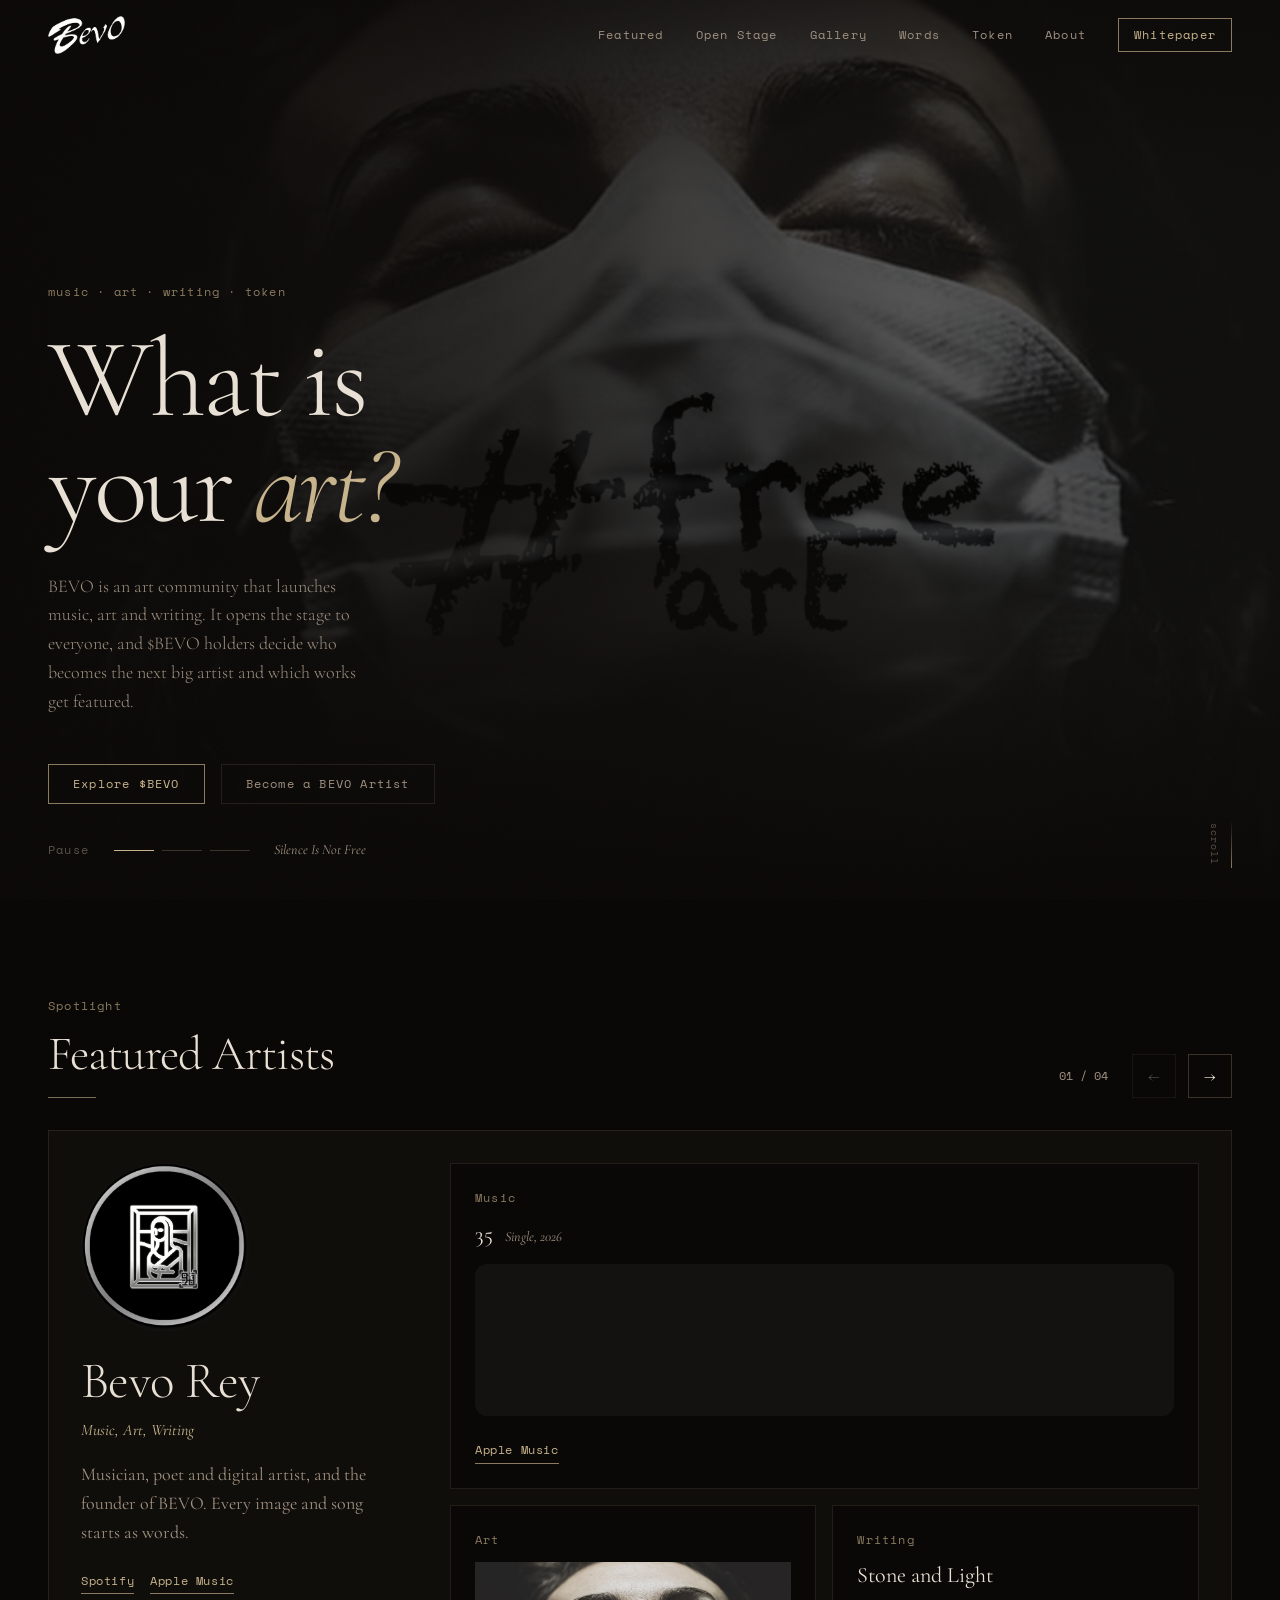
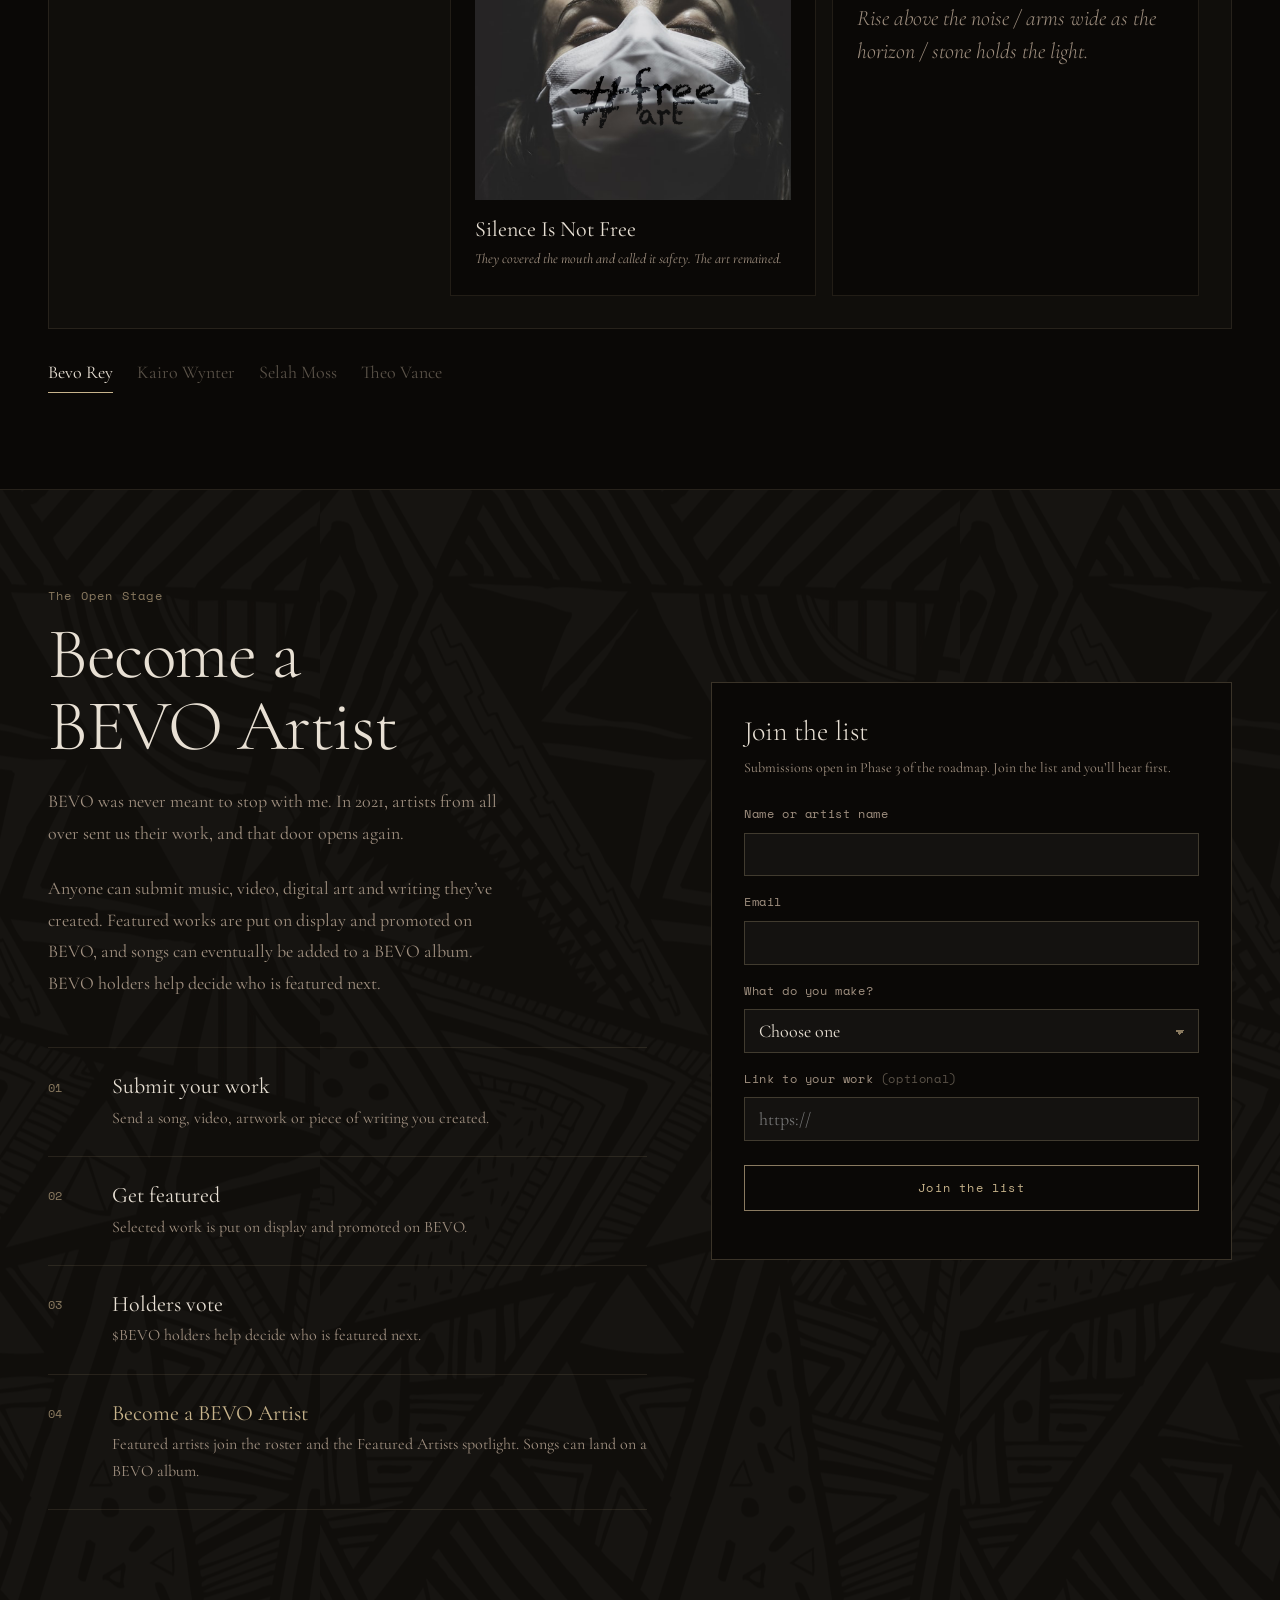
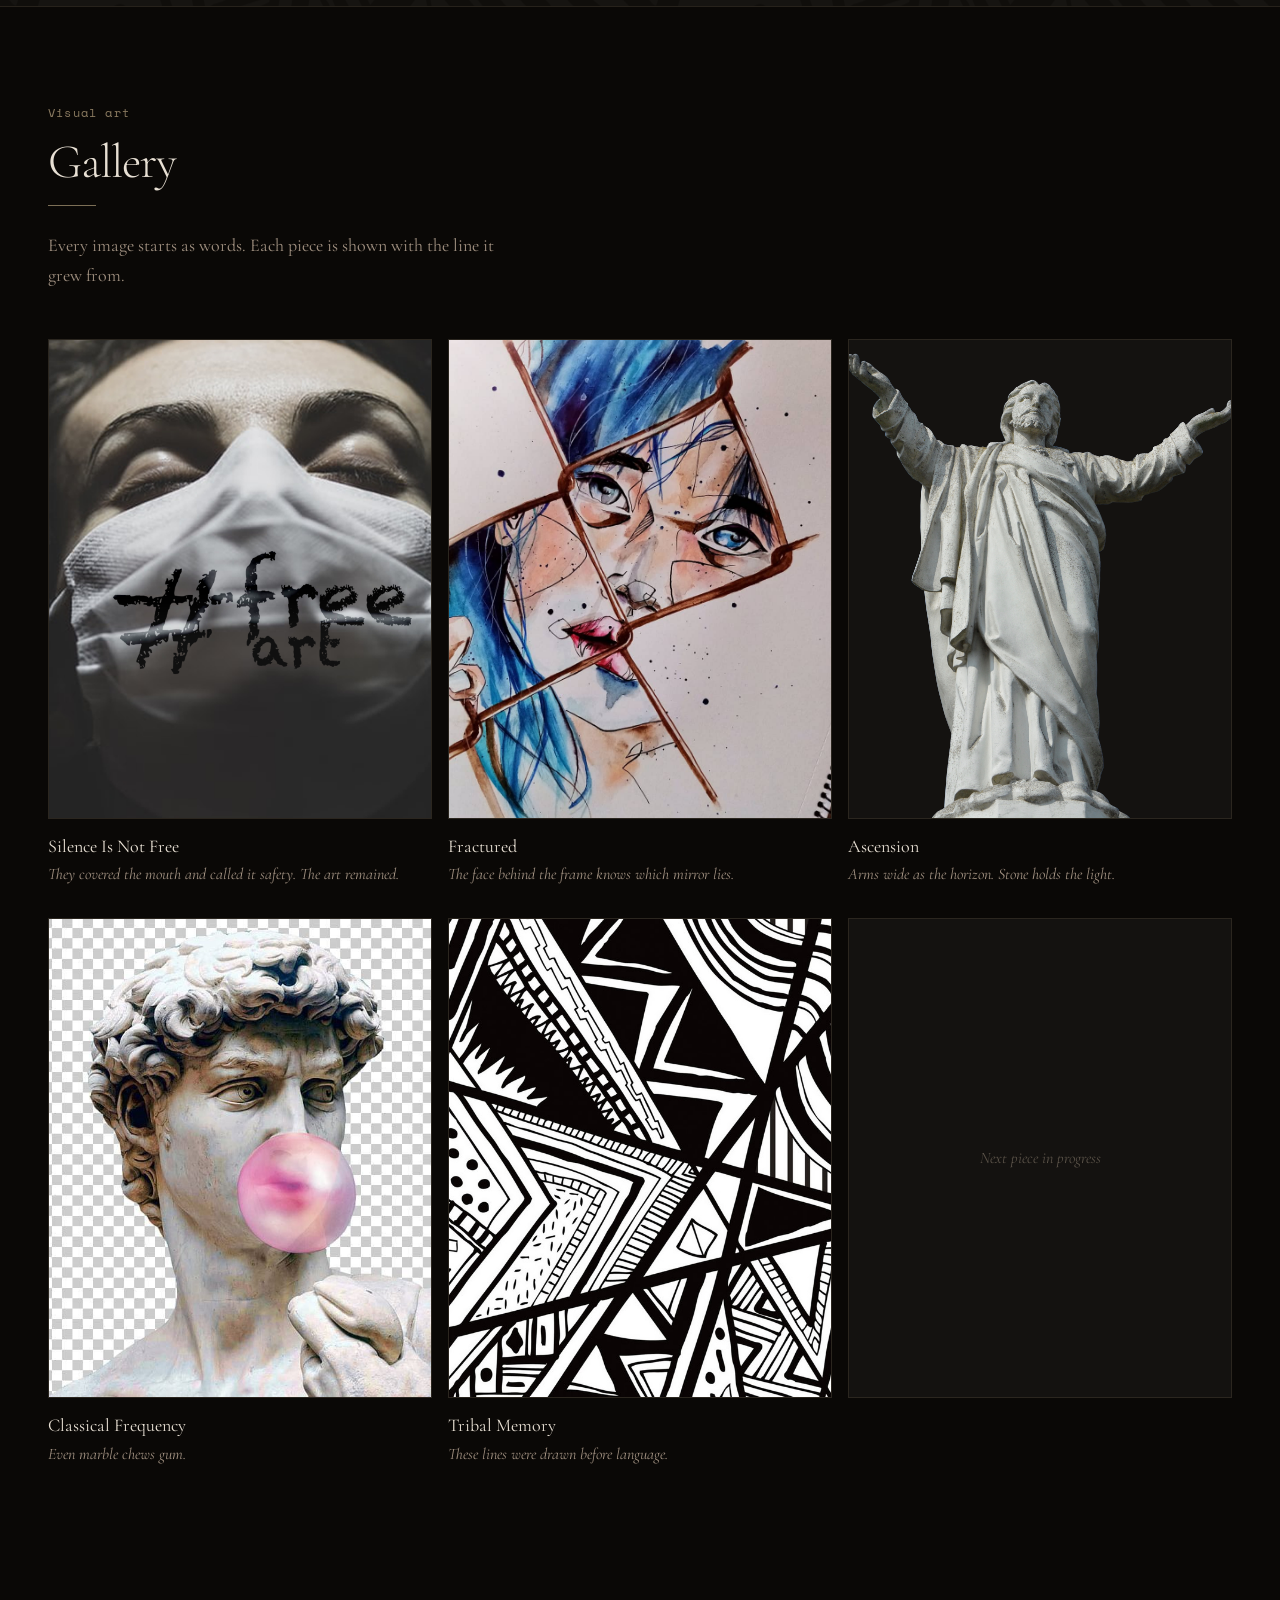
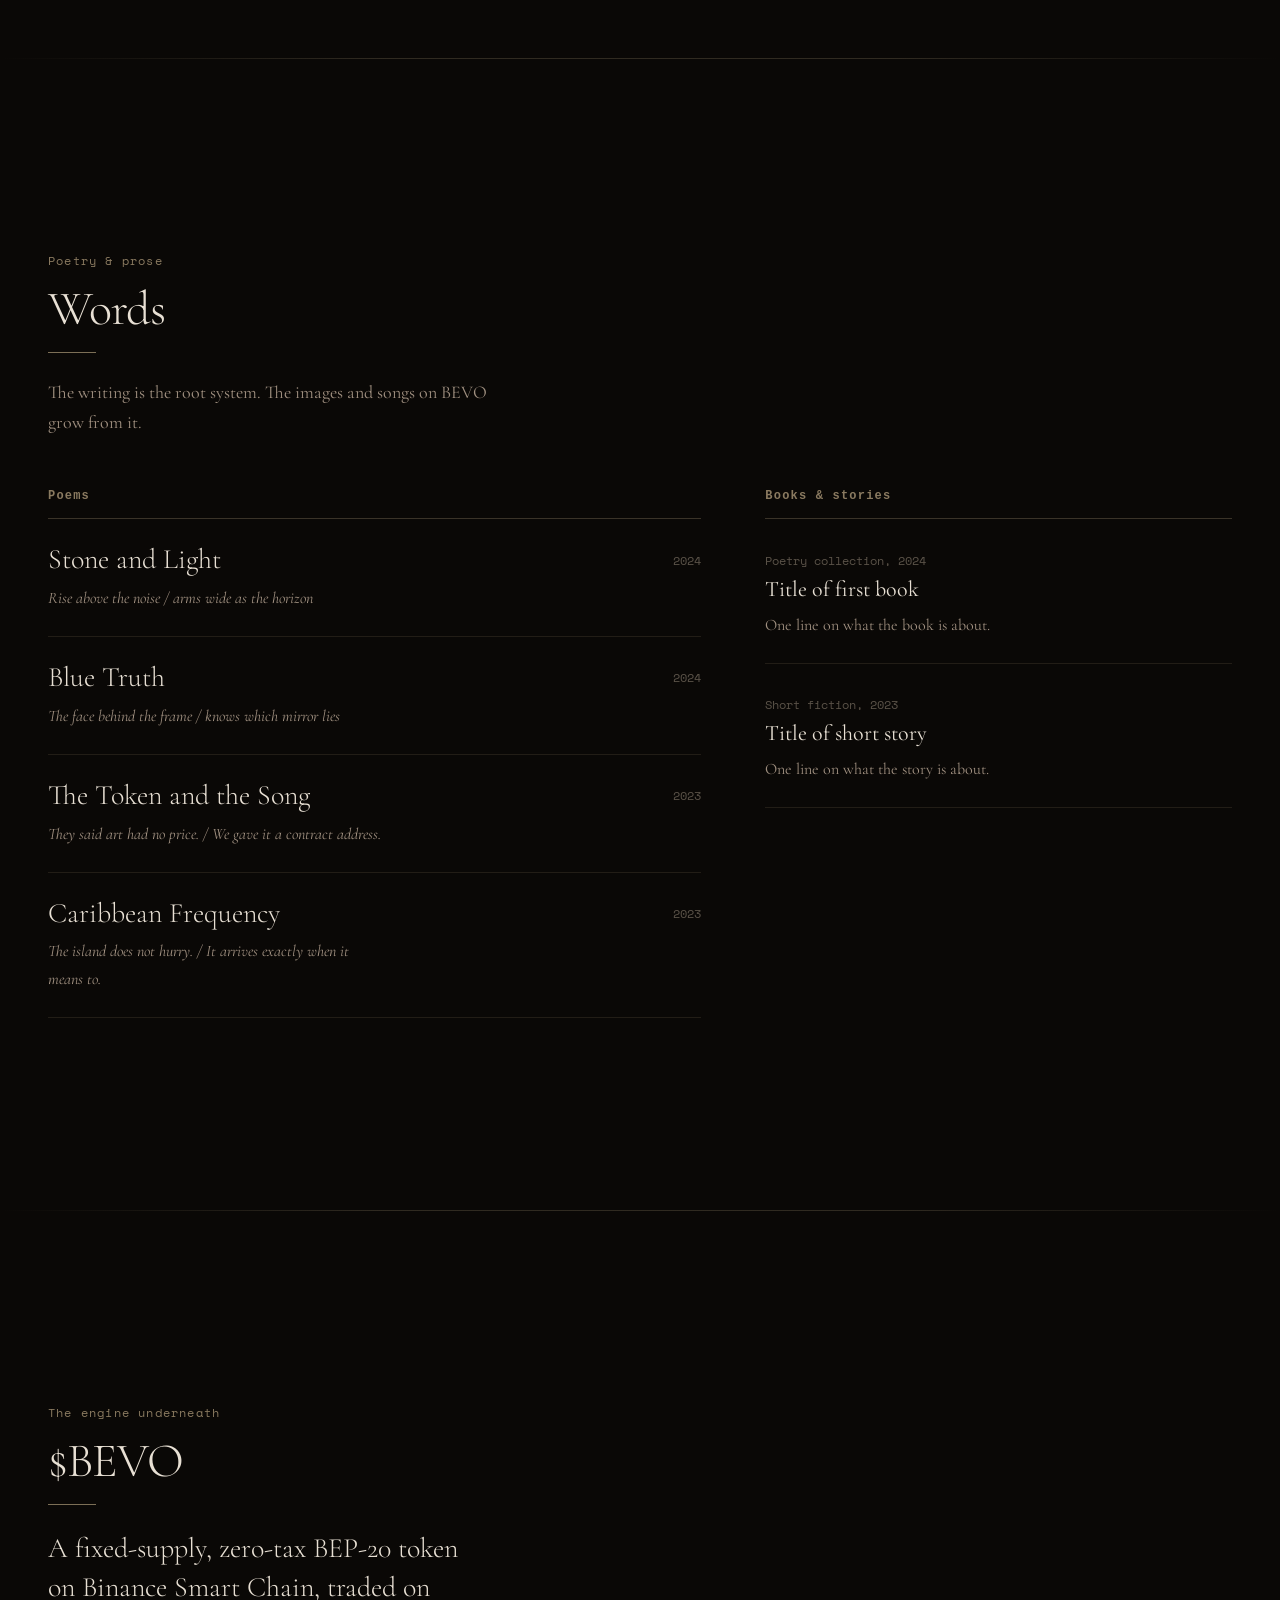
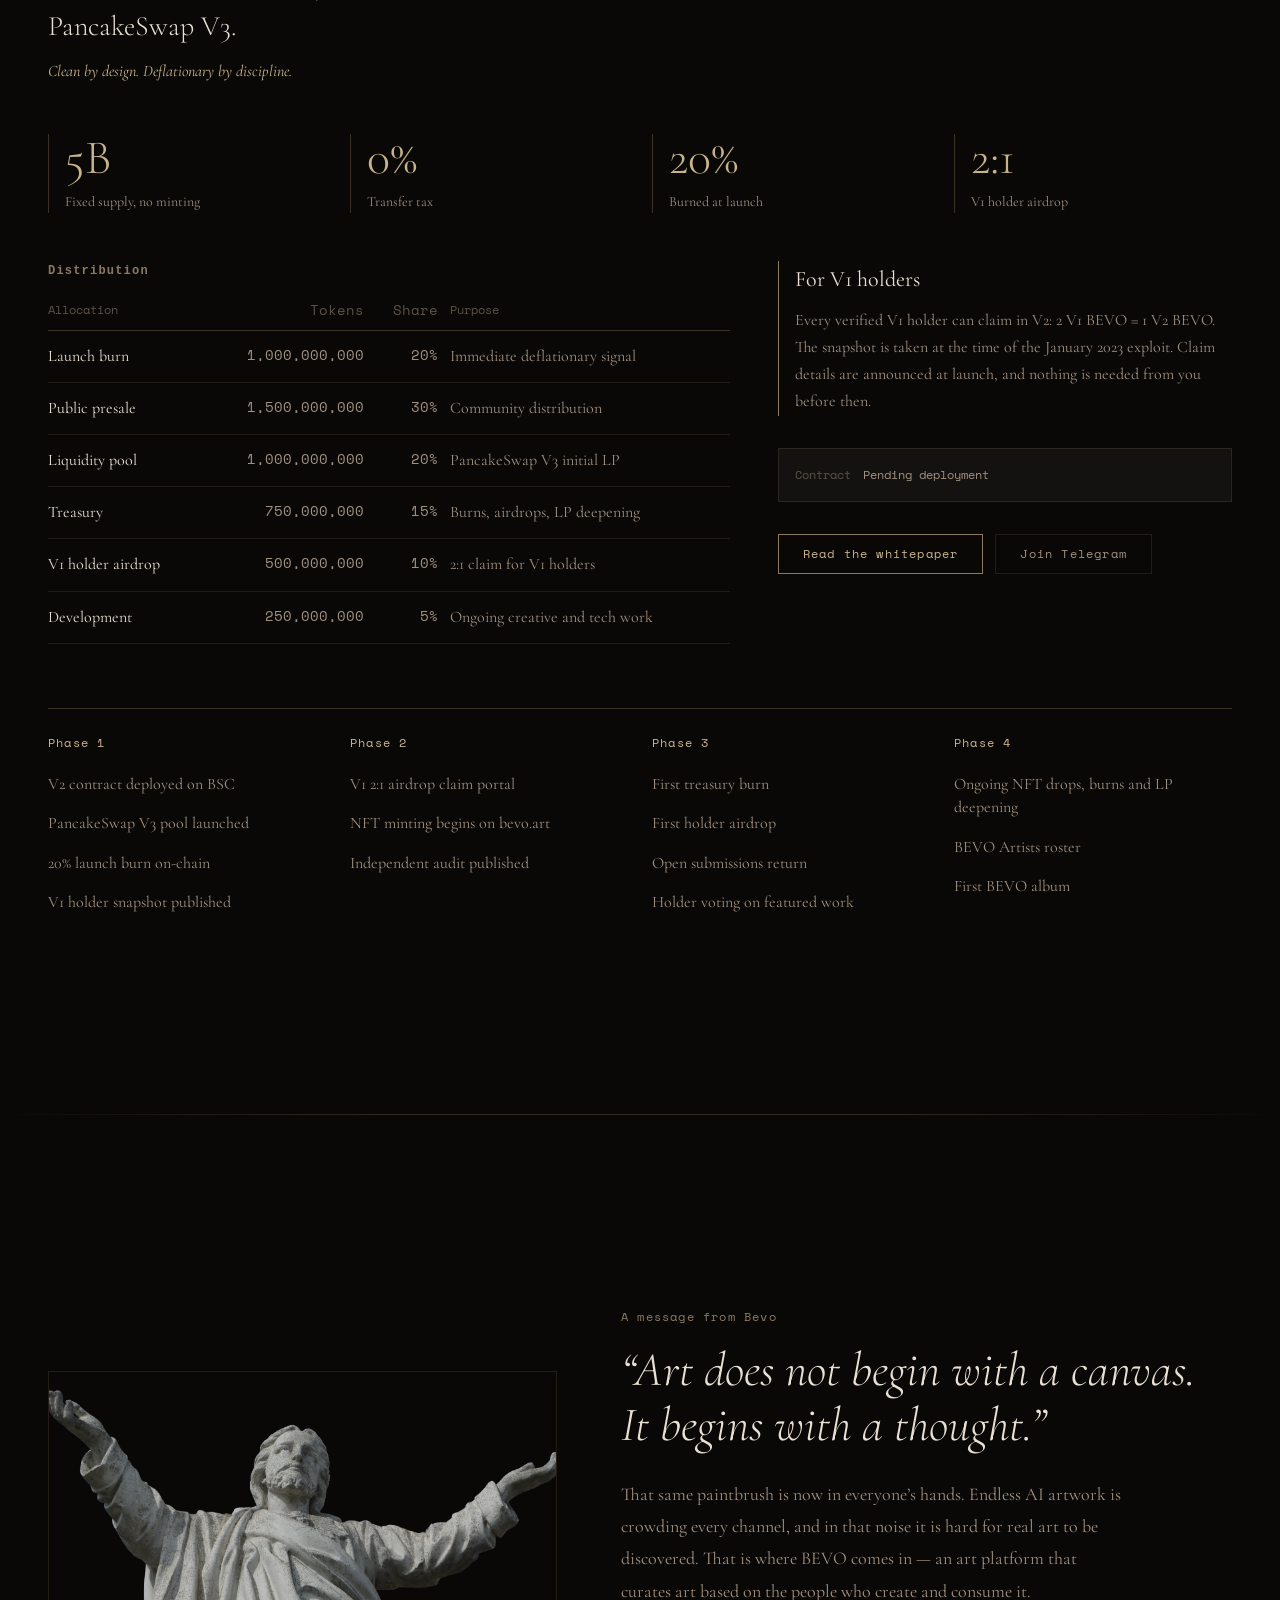
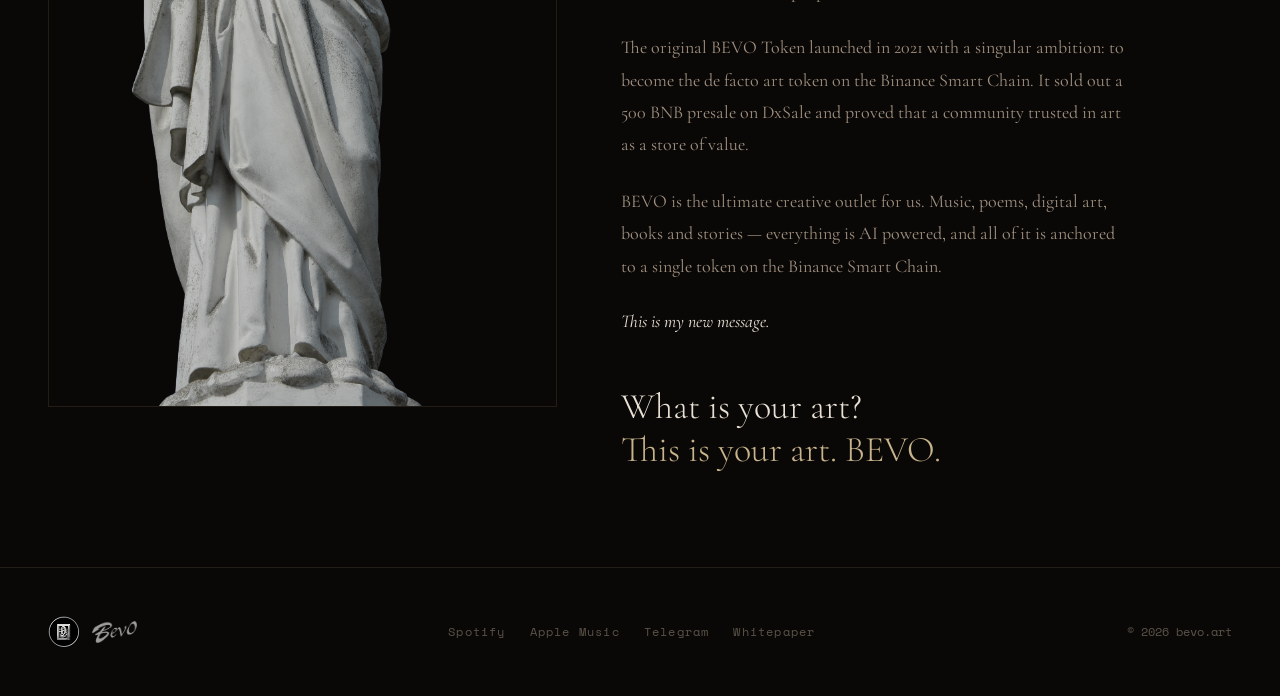
==== commit f8bddb67: "section1" ====
--- a/index.html
+++ b/index.html
@@ -4,7 +4,7 @@
   <meta charset="UTF-8">
   <meta name="viewport" content="width=device-width, initial-scale=1.0">
   <title>BEVO — What is your art?</title>
-  <meta name="description" content="BEVO is a launchpad for music, art and writing. It begins with the work of Bevo Rey, opens its stage to everyone, and lets $BEVO holders decide who is featured next.">
+  <meta name="description" content="BEVO is an art community that launches music, art and writing. It opens the stage to everyone, and $BEVO holders decide who becomes the next big artist and which works get featured.">
   <meta property="og:title" content="BEVO — What is your art?">
   <meta property="og:description" content="A launchpad for music, art and writing, anchored to $BEVO on Binance Smart Chain.">
   <meta property="og:image" content="images/bevo-logo-silver.png">
@@ -34,7 +34,7 @@
       </a>
 
       <nav id="nav-links" class="nav-links" aria-label="Main navigation">
-        <a href="#music"      class="nav-link">Music</a>
+        <a href="#featured"   class="nav-link">Featured</a>
         <a href="#open-stage" class="nav-link">Open Stage</a>
         <a href="#gallery"    class="nav-link">Gallery</a>
         <a href="#words"      class="nav-link">Words</a>
@@ -59,16 +59,16 @@
       <div class="hero-noise"></div>
 
       <div class="container hero-body">
-        <p class="hero-eyebrow">bevo.art — music · art · words · $BEVO</p>
+        <p class="hero-eyebrow">music · art · writing · token</p>
         <h1 class="hero-headline">
           What is<br>
           your <em>art?</em>
         </h1>
         <p class="hero-sub">
-          BEVO is a launchpad for music, art and writing. It begins with the work of Bevo Rey, opens its stage to everyone, and lets $BEVO holders decide who is featured next.
+          BEVO is an art community that launches music, art and writing. It opens the stage to everyone, and $BEVO holders decide who becomes the next big artist and which works get featured.
         </p>
         <div class="hero-actions">
-          <a href="#music"      class="btn btn-gold">Listen</a>
+          <a href="#token"      class="btn btn-gold">Explore $BEVO</a>
           <a href="#open-stage" class="btn btn-ghost">Become a BEVO Artist</a>
         </div>
       </div>
@@ -81,37 +81,23 @@
       </div>
     </section>
 
-    <!-- ─── Music ─────────────────────────────────────────────────────────── -->
-    <section id="music" class="section">
+    <!-- ─── Featured Artists ──────────────────────────────────────────────── -->
+    <section id="featured" class="section featured" aria-roledescription="carousel" aria-label="Featured artists">
       <div class="container">
-        <div class="section-header">
-          <p class="section-label">Now playing</p>
-          <h2 class="section-title">Music by Bevo Rey</h2>
-          <div class="section-rule"></div>
-        </div>
-        <div class="music-embeds">
-          <div class="music-embed-wrap">
-            <iframe
-              src="https://open.spotify.com/embed/artist/4mF9PGVr6woqdnAS30mKvW?utm_source=generator&theme=0"
-              width="100%"
-              height="450"
-              allow="autoplay; clipboard-write; encrypted-media; fullscreen; picture-in-picture"
-              loading="lazy"
-              title="Bevo Rey on Spotify"
-            ></iframe>
-          </div>
-          <div class="music-embed-wrap">
-            <iframe
-              src="https://embed.music.apple.com/us/album/35-single/6782352168?theme=dark"
-              width="100%"
-              height="450"
-              allow="autoplay *; encrypted-media *; fullscreen *; clipboard-write"
-              sandbox="allow-forms allow-popups allow-same-origin allow-scripts allow-storage-access-by-user-activation allow-top-navigation-by-user-activation"
-              loading="lazy"
-              title="35 by Bevo Rey on Apple Music"
-            ></iframe>
-          </div>
-        </div>
+        <div class="spot-head">
+          <div>
+            <p class="section-label">Spotlight</p>
+            <h2 class="section-title">Featured Artists</h2>
+            <div class="section-rule"></div>
+          </div>
+          <div class="spot-controls" id="spot-controls">
+            <span class="spot-count" id="spot-count" aria-live="polite"></span>
+            <button type="button" class="spot-arrow" id="spot-prev" aria-label="Previous artist">&#8592;</button>
+            <button type="button" class="spot-arrow" id="spot-next" aria-label="Next artist">&#8594;</button>
+          </div>
+        </div>
+        <div class="spot-track" id="spot-track" tabindex="0"></div>
+        <div class="spot-names" id="spot-names"></div>
       </div>
     </section>
 
@@ -122,7 +108,7 @@
         <div class="stage-intro">
           <p class="section-label">The Open Stage</p>
           <h2 class="stage-title">Become a BEVO&nbsp;Artist</h2>
-          <div id="stage-intro-text"></div>
+          <div id="stage-intro-text" class="stage-intro-text"></div>
           <ol id="stage-steps" class="stage-steps"></ol>
         </div>
 
@@ -154,6 +140,7 @@
             <select id="f-type" name="type" required>
               <option value="" disabled selected>Choose one</option>
               <option>Music</option>
+              <option>Video and moving art</option>
               <option>Digital art</option>
               <option>Writing</option>
               <option>More than one</option>
@@ -245,6 +232,7 @@
   <script src="js/content.js"></script>
   <script src="js/nav.js"></script>
   <script src="js/carousel.js"></script>
+  <script src="js/featured.js"></script>
   <script src="js/sections.js"></script>
   <script src="js/token.js"></script>
   <script src="js/form.js"></script>
--- a/css/layout.css
+++ b/css/layout.css
@@ -358,24 +358,262 @@
   margin-top: var(--space-6);
 }
 
-/* ─── Music ──────────────────────────────────────────────────────────────── */
-
-.music-embeds {
+/* ─── Featured Artists spotlight ─────────────────────────────────────────── */
+
+.spot-head {
+  display: flex;
+  align-items: flex-end;
+  justify-content: space-between;
+  gap: var(--space-6);
+  margin-bottom: var(--space-8);
+}
+
+.spot-controls {
+  display: flex;
+  align-items: center;
+  gap: var(--space-3);
+}
+
+.spot-count {
+  font-family: var(--font-mono);
+  font-size: var(--text-xs);
+  color: var(--color-text-mid);
+  margin-right: var(--space-3);
+}
+
+.spot-arrow {
+  width: 44px;
+  height: 44px;
+  border: 1px solid var(--color-border-mid);
+  color: var(--color-text);
+  font-size: var(--text-lg);
+  transition: border-color var(--dur-fast), color var(--dur-fast);
+}
+.spot-arrow:hover:not(:disabled) { border-color: var(--color-gold); color: var(--color-gold); }
+.spot-arrow:disabled { opacity: 0.3; cursor: default; }
+
+/* The track: native horizontal scroll with snapping = swipe on touch */
+.spot-track {
+  position: relative;
   display: grid;
-  grid-template-columns: repeat(auto-fit, minmax(300px, 1fr));
+  grid-auto-flow: column;
+  grid-auto-columns: 100%;
+  gap: var(--space-6);
+  overflow-x: auto;
+  scroll-snap-type: x mandatory;
+  overscroll-behavior-x: contain;
+  scrollbar-width: none;
+  align-items: start;
+  transition: height var(--dur-mid) var(--ease-out);
+}
+.spot-track::-webkit-scrollbar { display: none; }
+
+.spot-slide {
+  scroll-snap-align: start;
+  display: grid;
+  grid-template-columns: minmax(240px, 0.9fr) 2.1fr;
+  gap: var(--space-12);
+  padding: var(--space-8);
+  background: var(--color-bg-raised);
+  border: 1px solid var(--color-border);
+  min-width: 0;
+}
+
+/* Artist identity */
+.spot-avatar {
+  width: 168px;
+  height: 168px;
+  border-radius: 50%;
+  object-fit: cover;
+  background: var(--color-bg-card);
+  margin-bottom: var(--space-6);
+}
+
+.spot-sample {
+  display: inline-block;
+  font-family: var(--font-mono);
+  font-size: 0.65rem;
+  letter-spacing: 0.08em;
+  color: var(--color-text-mid);
+  border: 1px solid var(--color-border-mid);
+  padding: 0.2em 0.6em;
+  margin-bottom: var(--space-3);
+}
+
+.spot-name {
+  font-size: clamp(2.25rem, 4vw, 3.25rem);
+  font-weight: 300;
+  line-height: 1.05;
+  letter-spacing: -0.01em;
+  color: var(--color-text);
+}
+
+.spot-mediums {
+  font-style: italic;
+  color: var(--color-gold);
+  margin-top: var(--space-2);
+}
+
+.spot-bio {
+  font-size: var(--text-lg);
+  color: var(--color-text-mid);
+  line-height: 1.6;
+  margin-top: var(--space-4);
+  max-width: 34ch;
+}
+
+.spot-links,
+.work-links {
+  display: flex;
+  flex-wrap: wrap;
   gap: var(--space-4);
-}
-
-.music-embed-wrap {
-  border-radius: 12px;
-  overflow: hidden;
-  background: var(--color-bg-card);
-}
-
-.music-embed-wrap iframe {
+  margin-top: var(--space-6);
+}
+.spot-links a,
+.work-links a {
+  font-family: var(--font-mono);
+  font-size: var(--text-xs);
+  letter-spacing: 0.05em;
+  color: var(--color-gold);
+  border-bottom: 1px solid var(--color-gold-dim);
+  padding-bottom: 2px;
+}
+.spot-links a:hover,
+.work-links a:hover { border-color: var(--color-gold); }
+
+/* Works: all of an artist's pieces at a glance */
+.spot-works {
+  display: grid;
+  gap: var(--space-4);
+  align-content: start;
+  min-width: 0;
+}
+.spot-works-2 { grid-template-columns: repeat(2, minmax(0, 1fr)); }
+.spot-works-3 { grid-template-columns: repeat(2, minmax(0, 1fr)); }
+.spot-works-3 > :first-child { grid-column: 1 / -1; }
+
+.work-box {
+  margin: 0;
+  background: var(--color-bg);
+  border: 1px solid var(--color-border);
+  padding: var(--space-6);
+  min-width: 0;
+  display: flex;
+  flex-direction: column;
+}
+
+.work-label {
+  font-family: var(--font-mono);
+  font-size: var(--text-xs);
+  letter-spacing: var(--tracking-wide);
+  color: var(--color-gold-dim);
+  margin-bottom: var(--space-3);
+}
+
+.work-head {
+  display: flex;
+  align-items: baseline;
+  gap: var(--space-3);
+  margin-bottom: var(--space-4);
+}
+
+.work-title {
+  font-size: var(--text-xl);
+  font-weight: 400;
+  color: var(--color-text);
+  line-height: 1.25;
+}
+
+.work-meta {
+  font-style: italic;
+  font-size: var(--text-sm);
+  color: var(--color-text-mid);
+}
+
+.work-player {
   display: block;
   width: 100%;
   border: 0;
+  border-radius: 12px;
+  background: var(--color-bg-card);
+}
+
+.work-track {
+  display: flex;
+  align-items: center;
+  gap: var(--space-4);
+}
+.work-cover {
+  width: 72px;
+  height: 72px;
+  object-fit: cover;
+  flex-shrink: 0;
+  background: var(--color-bg-card);
+}
+
+.work-image {
+  aspect-ratio: 4 / 3;
+  overflow: hidden;
+  background: var(--color-bg-card);
+  margin-bottom: var(--space-4);
+}
+.work-image img {
+  width: 100%;
+  height: 100%;
+  object-fit: cover;
+}
+
+.work-caption {
+  font-style: italic;
+  font-size: var(--text-sm);
+  color: var(--color-text-mid);
+  margin-top: var(--space-1);
+}
+
+.work-excerpt {
+  font-size: var(--text-xl);
+  font-style: italic;
+  font-weight: 300;
+  line-height: 1.5;
+  color: var(--color-text-mid);
+  margin-top: var(--space-3);
+}
+
+/* Artist names under the track: jump straight to anyone */
+.spot-names {
+  display: flex;
+  flex-wrap: wrap;
+  gap: var(--space-2) var(--space-6);
+  margin-top: var(--space-6);
+}
+.spot-name-btn {
+  font-size: var(--text-lg);
+  color: var(--color-text-faint);
+  padding-block: var(--space-1);
+  border-bottom: 1px solid transparent;
+  transition: color var(--dur-fast), border-color var(--dur-fast);
+}
+.spot-name-btn:hover { color: var(--color-text-mid); }
+.spot-name-btn.is-active {
+  color: var(--color-text);
+  border-color: var(--color-gold);
+}
+
+@media (max-width: 900px) {
+  .spot-slide {
+    grid-template-columns: 1fr;
+    gap: var(--space-8);
+    padding: var(--space-6);
+  }
+  .spot-avatar { width: 112px; height: 112px; margin-bottom: var(--space-4); }
+}
+
+@media (max-width: 600px) {
+  .spot-head { flex-direction: column; align-items: flex-start; }
+  .spot-works-2,
+  .spot-works-3 { grid-template-columns: 1fr; }
+  .spot-slide { padding: var(--space-4); }
+  .work-box { padding: var(--space-4); }
 }
 
 /* ─── Open Stage ─────────────────────────────────────────────────────────── */
